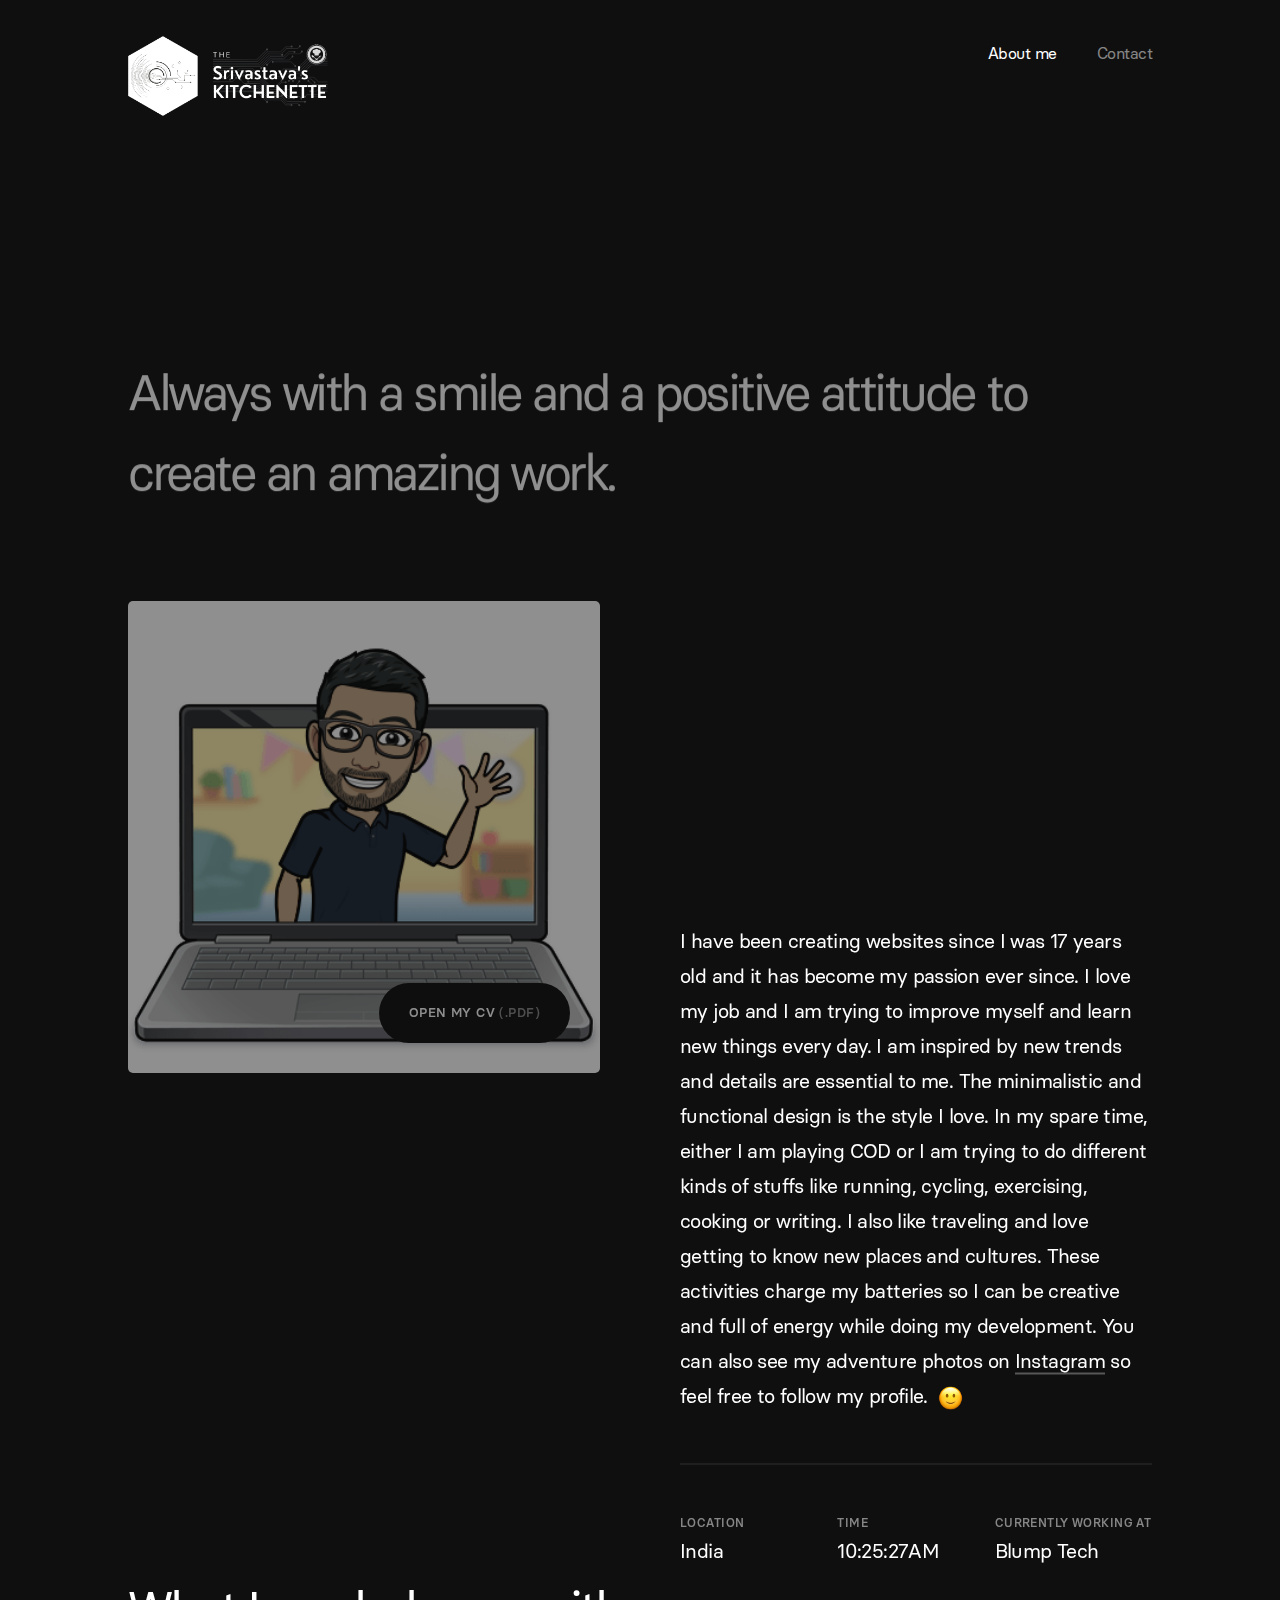
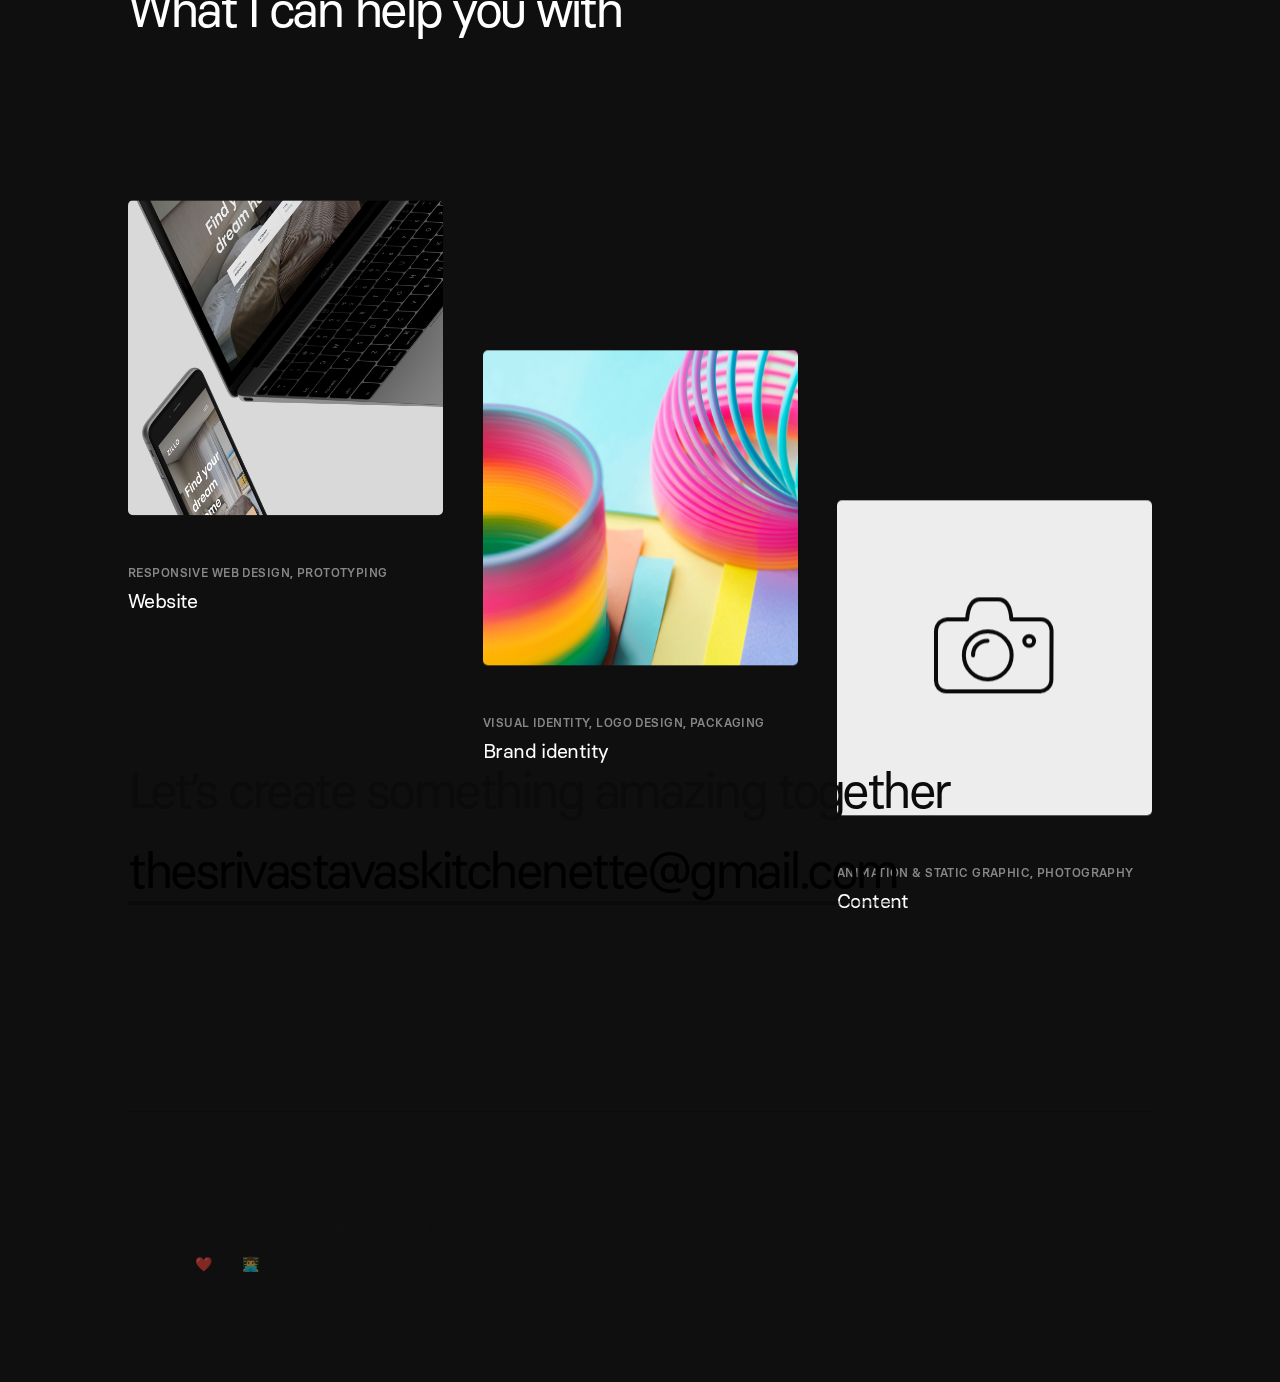
==== about-me.html @ 888bba52 "Initial website" ====
<!DOCTYPE html>
<html data-wf-page="5c06e928561d9f123854be53" data-wf-site="5bc04fe1d7e6b50a658f06a2">

<head>
    <meta charset="utf-8" />
    <title>About - The Srivastava's Kitchenette</title>
    <meta content="I have been creating websites since I was 17 years old and it has become my passion ever since. I love my job and I am trying to improve myself or learn new things every day. I am inspired by new trends and details are essential to me. The minimalistic and functional design is the style I love so ‘less is more’ is my creed. In my spare time, I am trying to do different kinds of sports like running, cycling, and exercising. I also like traveling and love getting to know new places and cultures. These activities charge my batteries so I can be creative and full of energy while doing my development. You can also see my adventure photos on Instagram so feel free to follow my profile."
        name="description" />
    <meta content="About - The Srivastava's Kitchenette" property="og:title" />
    <meta property="og:image" content="images/og_about.jpg" />
    <meta content="I have been creating websites since I was 17 years old and it has become my passion ever since. I love my job and I am trying to improve myself or learn new things every day. I am inspired by new trends and details are essential to me. The minimalistic and functional design is the style I love so ‘less is more’ is my creed. In my spare time, I am trying to do different kinds of sports like running, cycling, and exercising. I also like traveling and love getting to know new places and cultures. These activities charge my batteries so I can be creative and full of energy while doing my development. You can also see my adventure photos on Instagram so feel free to follow my profile."
        property="og:description" />
    <meta content="summary" name="twitter:card" />
    <meta content="width=device-width, initial-scale=1" name="viewport" />
    <meta name="author" content="Anurag Srivastava">
    <style>
        .w-layout-grid {
            display: grid;
            grid-auto-columns: 1fr;
            grid-template-columns: 1fr 1fr;
            grid-template-rows: auto auto;
            grid-row-gap: 16px;
            grid-column-gap: 16px;
        }
    </style>
    <link href="css/normalize.css" rel="stylesheet" type="text/css" />
    <link href="css/webflow.css" rel="stylesheet" type="text/css" />
    <link href="css/style4bf4.css?ver=1.0.3" rel="stylesheet" type="text/css" />
    <link rel="apple-touch-icon" sizes="180x180" href="images/apple-touch-icon.png">
    <link rel="icon" type="image/png" sizes="32x32" href="images/favicon-32x32.png">
    <link rel="icon" type="image/png" sizes="16x16" href="images/favicon-16x16.png">
    <link rel="manifest" href="images/site.webmanifest">
    <meta name="msapplication-TileColor" content="#da532c">
    <meta name="theme-color" content="#ffffff">
</head>

<body data-w-id="5b77de6a99b0115073a3e8b8" class="body">
    <div class="cursor">
        <div class="cursor-shadow"></div>
        <div class="cursor-dot"></div>
    </div>

    <div class="container">
        <div id="w-node-094bbea0892c-bea0892c" class="header">
            <div class="header_wrap w-clearfix">
                <div data-w-id="2233ebe1-8466-9e6c-7d1e-094bbea08930" class="navbar_mobile">
                    <div class="icon">
                        <div data-w-id="2233ebe1-8466-9e6c-7d1e-094bbea08932" class="menu_icon"></div>
                        <div data-w-id="2233ebe1-8466-9e6c-7d1e-094bbea08933" class="menu_icon"></div>
                    </div>
                </div>
                <a href="/" class="logo w-inline-block w-clearfix link_cursor">
                    <!-- <img src="images/bearded.png" width="25" height="25" alt="" class="emoji_img" /> -->
                    <div class="logo_text"><img src="images/logo.png" /></div>
                </a>
                <div class="navbar w-clearfix">
                    <a href="#contact" class="menu w-hidden-medium w-hidden-small w-hidden-tiny link_cursor">Contact</a><a href="about-me.html" class="menu w-hidden-medium w-hidden-small w-hidden-tiny w--current link_cursor">About
            me</a>
                </div>
            </div>
        </div>
        <div id="about" class="content">
            <div id="d" class="aboutme">
                <div class="headline about">
                    <div data-w-id="4ff0f8d2-6062-380d-103e-e447fec7f9b3" style="opacity:0;-webkit-transform:translate3d(0, 30PX, 0) scale3d(1, 1, 1) rotateX(0) rotateY(0) rotateZ(0) skew(0, 0);-moz-transform:translate3d(0, 30PX, 0) scale3d(1, 1, 1) rotateX(0) rotateY(0) rotateZ(0) skew(0, 0);-ms-transform:translate3d(0, 30PX, 0) scale3d(1, 1, 1) rotateX(0) rotateY(0) rotateZ(0) skew(0, 0);transform:translate3d(0, 30PX, 0) scale3d(1, 1, 1) rotateX(0) rotateY(0) rotateZ(0) skew(0, 0)"
                        class="h1">
                        Always with a smile and a positive attitude to create an amazing work.
                    </div>
                </div>
                <div class="w-layout-grid gridabout">
                    <div id="w-node-e23a53c6c5cf-3854be53" data-w-id="6d445af0-3374-f0ac-eaef-e23a53c6c5cf" style="opacity:0" class="container-photo">
                        <a href="anurag_cv.pdf" target="_blank" class="button w-button link_cursor"><span class="btn">Open my CV
              </span><span class="btn pdf">(.Pdf)</span></a><img src="images/anurag.png" alt="" class="image" />
                    </div>
                    <div id="w-node-bd7cbb9e6c8f-3854be53" data-w-id="a284df2d-717c-3a3f-3a7a-bd7cbb9e6c8f" style="display:none" class="container-text">
                        <div class="text">
                            I have been creating websites since I was 17 years old and it has become my passion ever since. I love my job and I am trying to improve myself and learn new things every day. I am inspired by new trends and details are essential to me. The minimalistic
                            and functional design is the style I love. In my spare time, either I am playing COD or I am trying to do different kinds of stuffs like running, cycling, exercising, cooking or writing. I also like traveling and love getting
                            to know new places and cultures. These activities charge my batteries so I can be creative and full of energy while doing my development. You can also see my adventure photos on
                            <a href="https://www.instagram.com/srivastavaanurag79/" target="_blank" class="text_link link_cursor">Instagram</a> so feel free to follow my profile.<img src="images/slightly-smiling-face_1f642-2.png" height="25" width="25"
                                alt="" class="emoji" /><br />
                        </div>
                        <div class="information_wrap">
                            <div class="line black_bg"></div>
                            <div class="information w-clearfix">
                                <div class="infotmation_col w-clearfix">
                                    <div class="title about">Location<br /></div>
                                    <div class="h3">India</div>
                                </div>
                                <div class="infotmation_col about w-clearfix">
                                    <div class="title about">Time<br /></div>
                                    <div id="time" class="h3"></div>
                                </div>
                                <div class="infotmation_col about w-clearfix">
                                    <div class="title about">Currently Working At<br /></div>
                                    <div class="h3"><a target="_blank" href="https://www.blump.tech/" style="text-decoration: none; color: white">Blump Tech</a></div>
                                    <!-- <a href="http://art4web.co" target="_blank" class="h3 text_link link_cursor">Art4web</a>-->
                                </div>
                            </div>
                        </div>
                    </div>
                </div>
            </div>
            <div data-w-id="e4852511-5c80-0c4d-bee6-56368d8627b8" class="w-layout-grid services">
                <div id="w-node-69b8860582b2-3854be53" class="h1">
                    What I can help you with
                </div>
                <div id="w-node-af08b0168778-3854be53" class="_4-col w-clearfix">
                    <img src="images/webdesign.jpg" alt="" class="image-3" />
                    <div class="infotmation_col service">
                        <div class="title about">
                            Responsive web design, Prototyping<br />
                        </div>
                        <div class="h2">Website</div>
                    </div>
                </div>
                <div id="w-node-489c6a7b8050-3854be53" data-w-id="f19868d0-1c64-ad6d-1e53-489c6a7b8050" class="_4-col w-clearfix">
                    <img src="images/brand.jpg" alt="" class="image-5" />
                    <div class="infotmation_col service">
                        <div class="title about">
                            Visual identity, Logo design, Packaging<br />
                        </div>
                        <div class="h2">Brand identity</div>
                    </div>
                </div>
                <div id="w-node-fe936cfd9c14-3854be53" data-w-id="ced9f6d2-9e77-b7d6-1811-fe936cfd9c14" class="_4-col w-clearfix">
                    <div class="service_box">
                        <div class="shapeshifter play" style="background-image: url(images/sprite_60fps.svg)"></div>
                    </div>
                    <div class="infotmation_col service">
                        <div class="title about">
                            Animation & static graphic, Photography<br />
                        </div>
                        <div class="h2">Content</div>
                    </div>
                </div>
            </div>
        </div>
    </div>
    <footer id="contact" class="footer">
        <div class="contact_container w-clearfix">
            <div class="h1 footer">
                Let’s create something amazing together
                <a href="mailto:thesrivastavaskitchenette@gmail.com?subject=Hey!" class="link_email send_link">thesrivastavaskitchenette@gmail.com</a>
            </div>
            <div class="line white_bg"></div>
            <div class="copyright_wrap w-clearfix">
                <div class="text-block">
                    ©
                    <script>
                        new Date().getFullYear() > 2015 &&
                            document.write(' ' + new Date().getFullYear())
                    </script>
                    The Srivastava's Kitchenette, All Rights Reserved. <br>
                    <span class="small_text_link link_cursor">Made with ❤️ and 👨‍💻 in India</span>
                </div>
            </div>
            <div class="social_network_wrap w-clearfix">
                <div class="social_network w-clearfix">
                    <a href="https://www.linkedin.com/in/srivastavaanurag79/" target="_blank" class="social_links link_cursor">Linkedin</a><a href="https://codepen.io/srivastavaanurag79" target="_blank" class="social_links link_cursor">Codepen</a><a href="https://dribbble.com/srivastavaanurag79"
                        target="_blank" class="social_links link_cursor">Dribbble</a><a href="https://www.instagram.com/thesrivastavaskitchenette/" target="_blank" class="social_links link_cursor">Instagram</a>
                </div>
            </div>
        </div>
    </footer>
    <div data-w-id="b96d790e-2ea5-1336-0a0f-454bc7c7d179" class="responsive-menu">
        <div class="bg">
            <a href="about-me.html" class="link w--current">About me<br /></a><a href="#contact" data-w-id="b96d790e-2ea5-1336-0a0f-454bc7c7d17e" class="link">Contact<br /></a>
        </div>
    </div>
    <div class="w-embed w-script">
        <script>
            function startTime() {
                var today = new Date()
                var h = today.getHours()
                var m = today.getMinutes()
                var s = today.getSeconds()
                m = checkTime(m)
                s = checkTime(s)
                var time = h + ':' + m + ':' + s
                tConvert(time);
                //document.getElementById('time').innerHTML = h + ':' + m + ':' + s
                var t = setTimeout(startTime, 500)
            }

            function tConvert(time) {
                // Check correct time format and split into components
                time = time.toString().match(/^([01]\d|2[0-3])(:)([0-5]\d)(:[0-5]\d)?$/) || [time];

                if (time.length > 1) { // If time format correct
                    time = time.slice(1); // Remove full string match value
                    time[5] = +time[0] < 12 ? 'AM' : 'PM'; // Set AM/PM
                    time[0] = +time[0] % 12 || 12; // Adjust hours
                }
                var converted_time = time.join('');
                return document.getElementById('time').innerHTML = converted_time;
                //return time.join(''); // return adjusted time or original string
            }

            function checkTime(i) {
                if (i < 10) {
                    i = '0' + i
                } // add zero in front of numbers < 10
                return i
            }
        </script>

        <body onload="startTime()"></body>
    </div>
    <script src="js/jquery.min.js" type="text/javascript"></script>
    <script src="js/webflow.js" type="text/javascript"></script>
    <script src="js/srivas.js?ver=1.3" type="text/javascript"></script>
    <!-- [if lte IE 9]><script src="https://cdnjs.cloudflare.com/ajax/libs/placeholders/3.0.2/placeholders.min.js"></script><![endif] -->
</body>

</html>
---- css/webflow.css ----
@font-face {
  font-family: 'webflow-icons';
  src: url("[data-uri]") format('truetype');
  font-weight: normal;
  font-style: normal;
}
[class^="w-icon-"],
[class*=" w-icon-"] {
  /* use !important to prevent issues with browser extensions that change fonts */
  font-family: 'webflow-icons' !important;
  speak: none;
  font-style: normal;
  font-weight: normal;
  font-variant: normal;
  text-transform: none;
  line-height: 1;
  /* Better Font Rendering =========== */
  -webkit-font-smoothing: antialiased;
  -moz-osx-font-smoothing: grayscale;
}
.w-icon-slider-right:before {
  content: "\e600";
}
.w-icon-slider-left:before {
  content: "\e601";
}
.w-icon-nav-menu:before {
  content: "\e602";
}
.w-icon-arrow-down:before,
.w-icon-dropdown-toggle:before {
  content: "\e603";
}
.w-icon-file-upload-remove:before {
  content: "\e900";
}
.w-icon-file-upload-icon:before {
  content: "\e903";
}
* {
  -webkit-box-sizing: border-box;
  -moz-box-sizing: border-box;
  box-sizing: border-box;
}
html {
  height: 100%;
}
body {
  margin: 0;
  min-height: 100%;
  background-color: #fff;
  font-family: Arial, sans-serif;
  font-size: 14px;
  line-height: 20px;
  color: #333;
}
img {
  max-width: 100%;
  vertical-align: middle;
  display: inline-block;
}
html.w-mod-touch * {
  background-attachment: scroll !important;
}
.w-block {
  display: block;
}
.w-inline-block {
  max-width: 100%;
  display: inline-block;
}
.w-clearfix:before,
.w-clearfix:after {
  content: " ";
  display: table;
  grid-column-start: 1;
  grid-row-start: 1;
  grid-column-end: 2;
  grid-row-end: 2;
}
.w-clearfix:after {
  clear: both;
}
.w-hidden {
  display: none;
}
.w-button {
  display: inline-block;
  padding: 9px 15px;
  background-color: #3898EC;
  color: white;
  border: 0;
  line-height: inherit;
  text-decoration: none;
  cursor: pointer;
  border-radius: 0;
}
input.w-button {
  -webkit-appearance: button;
}
html[data-w-dynpage] [data-w-cloak] {
  color: transparent !important;
}
.w-webflow-badge,
.w-webflow-badge * {
  position: static;
  left: auto;
  top: auto;
  right: auto;
  bottom: auto;
  z-index: auto;
  display: block;
  visibility: visible;
  overflow: visible;
  overflow-x: visible;
  overflow-y: visible;
  box-sizing: border-box;
  width: auto;
  height: auto;
  max-height: none;
  max-width: none;
  min-height: 0;
  min-width: 0;
  margin: 0;
  padding: 0;
  float: none;
  clear: none;
  border: 0 none transparent;
  border-radius: 0;
  background: none;
  background-image: none;
  background-position: 0% 0%;
  background-size: auto auto;
  background-repeat: repeat;
  background-origin: padding-box;
  background-clip: border-box;
  background-attachment: scroll;
  background-color: transparent;
  box-shadow: none;
  opacity: 1.0;
  transform: none;
  transition: none;
  direction: ltr;
  font-family: inherit;
  font-weight: inherit;
  color: inherit;
  font-size: inherit;
  line-height: inherit;
  font-style: inherit;
  font-variant: inherit;
  text-align: inherit;
  letter-spacing: inherit;
  text-decoration: inherit;
  text-indent: 0;
  text-transform: inherit;
  list-style-type: disc;
  text-shadow: none;
  font-smoothing: auto;
  vertical-align: baseline;
  cursor: inherit;
  white-space: inherit;
  word-break: normal;
  word-spacing: normal;
  word-wrap: normal;
}
.w-webflow-badge {
  position: fixed !important;
  display: inline-block !important;
  visibility: visible !important;
  opacity: 1 !important;
  z-index: 2147483647 !important;
  top: auto !important;
  right: 12px !important;
  bottom: 12px !important;
  left: auto !important;
  color: #AAADB0 !important;
  background-color: #fff !important;
  border-radius: 3px !important;
  padding: 6px 8px 6px 6px !important;
  font-size: 12px !important;
  opacity: 1.0 !important;
  line-height: 14px !important;
  text-decoration: none !important;
  transform: none !important;
  margin: 0 !important;
  width: auto !important;
  height: auto !important;
  overflow: visible !important;
  white-space: nowrap;
  box-shadow: 0 0 0 1px rgba(0, 0, 0, 0.1), 0px 1px 3px rgba(0, 0, 0, 0.1);
  cursor: pointer;
}
.w-webflow-badge > img {
  display: inline-block !important;
  visibility: visible !important;
  opacity: 1 !important;
  vertical-align: middle !important;
}
h1,
h2,
h3,
h4,
h5,
h6 {
  font-weight: bold;
  margin-bottom: 10px;
}
h1 {
  font-size: 38px;
  line-height: 44px;
  margin-top: 20px;
}
h2 {
  font-size: 32px;
  line-height: 36px;
  margin-top: 20px;
}
h3 {
  font-size: 24px;
  line-height: 30px;
  margin-top: 20px;
}
h4 {
  font-size: 18px;
  line-height: 24px;
  margin-top: 10px;
}
h5 {
  font-size: 14px;
  line-height: 20px;
  margin-top: 10px;
}
h6 {
  font-size: 12px;
  line-height: 18px;
  margin-top: 10px;
}
p {
  margin-top: 0;
  margin-bottom: 10px;
}
blockquote {
  margin: 0 0 10px 0;
  padding: 10px 20px;
  border-left: 5px solid #E2E2E2;
  font-size: 18px;
  line-height: 22px;
}
figure {
  margin: 0;
  margin-bottom: 10px;
}
figcaption {
  margin-top: 5px;
  text-align: center;
}
ul,
ol {
  margin-top: 0px;
  margin-bottom: 10px;
  padding-left: 40px;
}
.w-list-unstyled {
  padding-left: 0;
  list-style: none;
}
.w-embed:before,
.w-embed:after {
  content: " ";
  display: table;
  grid-column-start: 1;
  grid-row-start: 1;
  grid-column-end: 2;
  grid-row-end: 2;
}
.w-embed:after {
  clear: both;
}
.w-video {
  width: 100%;
  position: relative;
  padding: 0;
}
.w-video iframe,
.w-video object,
.w-video embed {
  position: absolute;
  top: 0;
  left: 0;
  width: 100%;
  height: 100%;
}
fieldset {
  padding: 0;
  margin: 0;
  border: 0;
}
button,
html input[type="button"],
input[type="reset"] {
  border: 0;
  cursor: pointer;
  -webkit-appearance: button;
}
.w-form {
  margin: 0 0 15px;
}
.w-form-done {
  display: none;
  padding: 20px;
  text-align: center;
  background-color: #dddddd;
}
.w-form-fail {
  display: none;
  margin-top: 10px;
  padding: 10px;
  background-color: #ffdede;
}
label {
  display: block;
  margin-bottom: 5px;
  font-weight: bold;
}
.w-input,
.w-select {
  display: block;
  width: 100%;
  height: 38px;
  padding: 8px 12px;
  margin-bottom: 10px;
  font-size: 14px;
  line-height: 1.428571429;
  color: #333333;
  vertical-align: middle;
  background-color: #ffffff;
  border: 1px solid #cccccc;
}
.w-input:-moz-placeholder,
.w-select:-moz-placeholder {
  color: #999;
}
.w-input::-moz-placeholder,
.w-select::-moz-placeholder {
  color: #999;
  opacity: 1;
}
.w-input:-ms-input-placeholder,
.w-select:-ms-input-placeholder {
  color: #999;
}
.w-input::-webkit-input-placeholder,
.w-select::-webkit-input-placeholder {
  color: #999;
}
.w-input:focus,
.w-select:focus {
  border-color: #3898EC;
  outline: 0;
}
.w-input[disabled],
.w-select[disabled],
.w-input[readonly],
.w-select[readonly],
fieldset[disabled] .w-input,
fieldset[disabled] .w-select {
  cursor: not-allowed;
  background-color: #eeeeee;
}
textarea.w-input,
textarea.w-select {
  height: auto;
}
.w-select {
  background-image: -webkit-linear-gradient(white 0%, #f3f3f3 100%);
  background-image: linear-gradient(white 0%, #f3f3f3 100%);
}
.w-select[multiple] {
  height: auto;
}
.w-form-label {
  display: inline-block;
  cursor: pointer;
  font-weight: normal;
  margin-bottom: 0px;
}
.w-checkbox,
.w-radio {
  display: block;
  margin-bottom: 5px;
  padding-left: 20px;
}
.w-checkbox:before,
.w-radio:before,
.w-checkbox:after,
.w-radio:after {
  content: " ";
  display: table;
  grid-column-start: 1;
  grid-row-start: 1;
  grid-column-end: 2;
  grid-row-end: 2;
}
.w-checkbox:after,
.w-radio:after {
  clear: both;
}
.w-checkbox-input,
.w-radio-input {
  margin: 4px 0 0;
  margin-top: 1px \9;
  line-height: normal;
  float: left;
  margin-left: -20px;
}
.w-radio-input {
  margin-top: 3px;
}
.w-file-upload {
  display: block;
  margin-bottom: 10px;
}
.w-file-upload-input {
  width: 0.1px;
  height: 0.1px;
  opacity: 0;
  overflow: hidden;
  position: absolute;
  z-index: -100;
}
.w-file-upload-default,
.w-file-upload-uploading,
.w-file-upload-success {
  display: inline-block;
  color: #333333;
}
.w-file-upload-error {
  display: block;
  margin-top: 10px;
}
.w-file-upload-default.w-hidden,
.w-file-upload-uploading.w-hidden,
.w-file-upload-error.w-hidden,
.w-file-upload-success.w-hidden {
  display: none;
}
.w-file-upload-uploading-btn {
  display: flex;
  font-size: 14px;
  font-weight: normal;
  cursor: pointer;
  margin: 0;
  padding: 8px 12px;
  border: 1px solid #cccccc;
  background-color: #fafafa;
}
.w-file-upload-file {
  display: flex;
  flex-grow: 1;
  justify-content: space-between;
  margin: 0;
  padding: 8px 9px 8px 11px;
  border: 1px solid #cccccc;
  background-color: #fafafa;
}
.w-file-upload-file-name {
  font-size: 14px;
  font-weight: normal;
  display: block;
}
.w-file-remove-link {
  margin-top: 3px;
  margin-left: 10px;
  width: auto;
  height: auto;
  padding: 3px;
  display: block;
  cursor: pointer;
}
.w-icon-file-upload-remove {
  margin: auto;
  font-size: 10px;
}
.w-file-upload-error-msg {
  display: inline-block;
  color: #ea384c;
  padding: 2px 0;
}
.w-file-upload-info {
  display: inline-block;
  line-height: 38px;
  padding: 0 12px;
}
.w-file-upload-label {
  display: inline-block;
  font-size: 14px;
  font-weight: normal;
  cursor: pointer;
  margin: 0;
  padding: 8px 12px;
  border: 1px solid #cccccc;
  background-color: #fafafa;
}
.w-icon-file-upload-icon,
.w-icon-file-upload-uploading {
  display: inline-block;
  margin-right: 8px;
  width: 20px;
}
.w-icon-file-upload-uploading {
  height: 20px;
}
.w-container {
  margin-left: auto;
  margin-right: auto;
  max-width: 940px;
}
.w-container:before,
.w-container:after {
  content: " ";
  display: table;
  grid-column-start: 1;
  grid-row-start: 1;
  grid-column-end: 2;
  grid-row-end: 2;
}
.w-container:after {
  clear: both;
}
.w-container .w-row {
  margin-left: -10px;
  margin-right: -10px;
}
.w-row:before,
.w-row:after {
  content: " ";
  display: table;
  grid-column-start: 1;
  grid-row-start: 1;
  grid-column-end: 2;
  grid-row-end: 2;
}
.w-row:after {
  clear: both;
}
.w-row .w-row {
  margin-left: 0;
  margin-right: 0;
}
.w-col {
  position: relative;
  float: left;
  width: 100%;
  min-height: 1px;
  padding-left: 10px;
  padding-right: 10px;
}
.w-col .w-col {
  padding-left: 0;
  padding-right: 0;
}
.w-col-1 {
  width: 8.33333333%;
}
.w-col-2 {
  width: 16.66666667%;
}
.w-col-3 {
  width: 25%;
}
.w-col-4 {
  width: 33.33333333%;
}
.w-col-5 {
  width: 41.66666667%;
}
.w-col-6 {
  width: 50%;
}
.w-col-7 {
  width: 58.33333333%;
}
.w-col-8 {
  width: 66.66666667%;
}
.w-col-9 {
  width: 75%;
}
.w-col-10 {
  width: 83.33333333%;
}
.w-col-11 {
  width: 91.66666667%;
}
.w-col-12 {
  width: 100%;
}
.w-hidden-main {
  display: none !important;
}
@media screen and (max-width: 991px) {
  .w-container {
    max-width: 728px;
  }
  .w-hidden-main {
    display: inherit !important;
  }
  .w-hidden-medium {
    display: none !important;
  }
  .w-col-medium-1 {
    width: 8.33333333%;
  }
  .w-col-medium-2 {
    width: 16.66666667%;
  }
  .w-col-medium-3 {
    width: 25%;
  }
  .w-col-medium-4 {
    width: 33.33333333%;
  }
  .w-col-medium-5 {
    width: 41.66666667%;
  }
  .w-col-medium-6 {
    width: 50%;
  }
  .w-col-medium-7 {
    width: 58.33333333%;
  }
  .w-col-medium-8 {
    width: 66.66666667%;
  }
  .w-col-medium-9 {
    width: 75%;
  }
  .w-col-medium-10 {
    width: 83.33333333%;
  }
  .w-col-medium-11 {
    width: 91.66666667%;
  }
  .w-col-medium-12 {
    width: 100%;
  }
  .w-col-stack {
    width: 100%;
    left: auto;
    right: auto;
  }
}
@media screen and (max-width: 767px) {
  .w-hidden-main {
    display: inherit !important;
  }
  .w-hidden-medium {
    display: inherit !important;
  }
  .w-hidden-small {
    display: none !important;
  }
  .w-row,
  .w-container .w-row {
    margin-left: 0;
    margin-right: 0;
  }
  .w-col {
    width: 100%;
    left: auto;
    right: auto;
  }
  .w-col-small-1 {
    width: 8.33333333%;
  }
  .w-col-small-2 {
    width: 16.66666667%;
  }
  .w-col-small-3 {
    width: 25%;
  }
  .w-col-small-4 {
    width: 33.33333333%;
  }
  .w-col-small-5 {
    width: 41.66666667%;
  }
  .w-col-small-6 {
    width: 50%;
  }
  .w-col-small-7 {
    width: 58.33333333%;
  }
  .w-col-small-8 {
    width: 66.66666667%;
  }
  .w-col-small-9 {
    width: 75%;
  }
  .w-col-small-10 {
    width: 83.33333333%;
  }
  .w-col-small-11 {
    width: 91.66666667%;
  }
  .w-col-small-12 {
    width: 100%;
  }
}
@media screen and (max-width: 479px) {
  .w-container {
    max-width: none;
  }
  .w-hidden-main {
    display: inherit !important;
  }
  .w-hidden-medium {
    display: inherit !important;
  }
  .w-hidden-small {
    display: inherit !important;
  }
  .w-hidden-tiny {
    display: none !important;
  }
  .w-col {
    width: 100%;
  }
  .w-col-tiny-1 {
    width: 8.33333333%;
  }
  .w-col-tiny-2 {
    width: 16.66666667%;
  }
  .w-col-tiny-3 {
    width: 25%;
  }
  .w-col-tiny-4 {
    width: 33.33333333%;
  }
  .w-col-tiny-5 {
    width: 41.66666667%;
  }
  .w-col-tiny-6 {
    width: 50%;
  }
  .w-col-tiny-7 {
    width: 58.33333333%;
  }
  .w-col-tiny-8 {
    width: 66.66666667%;
  }
  .w-col-tiny-9 {
    width: 75%;
  }
  .w-col-tiny-10 {
    width: 83.33333333%;
  }
  .w-col-tiny-11 {
    width: 91.66666667%;
  }
  .w-col-tiny-12 {
    width: 100%;
  }
}
.w-widget {
  position: relative;
}
.w-widget-map {
  width: 100%;
  height: 400px;
}
.w-widget-map label {
  width: auto;
  display: inline;
}
.w-widget-map img {
  max-width: inherit;
}
.w-widget-map .gm-style-iw {
  width: 90% !important;
  height: auto !important;
  top: 7px !important;
  left: 6% !important;
  display: inline;
  text-align: center;
  overflow: hidden;
}
.w-widget-map .gm-style-iw + div {
  display: none;
}
.w-widget-twitter {
  overflow: hidden;
}
.w-widget-twitter-count-shim {
  display: inline-block;
  vertical-align: top;
  position: relative;
  width: 28px;
  height: 20px;
  text-align: center;
  background: white;
  border: #758696 solid 1px;
  border-radius: 3px;
}
.w-widget-twitter-count-shim * {
  pointer-events: none;
  -webkit-user-select: none;
  -moz-user-select: none;
  -ms-user-select: none;
  user-select: none;
}
.w-widget-twitter-count-shim .w-widget-twitter-count-inner {
  position: relative;
  font-size: 15px;
  line-height: 12px;
  text-align: center;
  color: #999;
  font-family: serif;
}
.w-widget-twitter-count-shim .w-widget-twitter-count-clear {
  position: relative;
  display: block;
}
.w-widget-twitter-count-shim.w--large {
  width: 36px;
  height: 28px;
  margin-left: 7px;
}
.w-widget-twitter-count-shim.w--large .w-widget-twitter-count-inner {
  font-size: 18px;
  line-height: 18px;
}
.w-widget-twitter-count-shim:not(.w--vertical) {
  margin-left: 5px;
  margin-right: 8px;
}
.w-widget-twitter-count-shim:not(.w--vertical).w--large {
  margin-left: 6px;
}
.w-widget-twitter-count-shim:not(.w--vertical):before,
.w-widget-twitter-count-shim:not(.w--vertical):after {
  top: 50%;
  left: 0;
  border: solid transparent;
  content: " ";
  height: 0;
  width: 0;
  position: absolute;
  pointer-events: none;
}
.w-widget-twitter-count-shim:not(.w--vertical):before {
  border-color: rgba(117, 134, 150, 0);
  border-right-color: #5d6c7b;
  border-width: 4px;
  margin-left: -9px;
  margin-top: -4px;
}
.w-widget-twitter-count-shim:not(.w--vertical).w--large:before {
  border-width: 5px;
  margin-left: -10px;
  margin-top: -5px;
}
.w-widget-twitter-count-shim:not(.w--vertical):after {
  border-color: rgba(255, 255, 255, 0);
  border-right-color: white;
  border-width: 4px;
  margin-left: -8px;
  margin-top: -4px;
}
.w-widget-twitter-count-shim:not(.w--vertical).w--large:after {
  border-width: 5px;
  margin-left: -9px;
  margin-top: -5px;
}
.w-widget-twitter-count-shim.w--vertical {
  width: 61px;
  height: 33px;
  margin-bottom: 8px;
}
.w-widget-twitter-count-shim.w--vertical:before,
.w-widget-twitter-count-shim.w--vertical:after {
  top: 100%;
  left: 50%;
  border: solid transparent;
  content: " ";
  height: 0;
  width: 0;
  position: absolute;
  pointer-events: none;
}
.w-widget-twitter-count-shim.w--vertical:before {
  border-color: rgba(117, 134, 150, 0);
  border-top-color: #5d6c7b;
  border-width: 5px;
  margin-left: -5px;
}
.w-widget-twitter-count-shim.w--vertical:after {
  border-color: rgba(255, 255, 255, 0);
  border-top-color: white;
  border-width: 4px;
  margin-left: -4px;
}
.w-widget-twitter-count-shim.w--vertical .w-widget-twitter-count-inner {
  font-size: 18px;
  line-height: 22px;
}
.w-widget-twitter-count-shim.w--vertical.w--large {
  width: 76px;
}
.w-widget-gplus {
  overflow: hidden;
}
.w-background-video {
  position: relative;
  overflow: hidden;
  height: 500px;
  color: white;
}
.w-background-video > video {
  background-size: cover;
  background-position: 50% 50%;
  position: absolute;
  right: -100%;
  bottom: -100%;
  top: -100%;
  left: -100%;
  margin: auto;
  min-width: 100%;
  width: 100%;
  min-height: 100%;
  z-index: -100;
}
.w-background-video > video::-webkit-media-controls-start-playback-button {
  display: none !important;
  -webkit-appearance: none;
}
.w-slider {
  position: relative;
  height: 300px;
  text-align: center;
  background: #dddddd;
  clear: both;
  -webkit-tap-highlight-color: rgba(0, 0, 0, 0);
  tap-highlight-color: rgba(0, 0, 0, 0);
}
.w-slider-mask {
  position: relative;
  display: block;
  overflow: hidden;
  z-index: 1;
  left: 0;
  right: 0;
  height: 100%;
  white-space: nowrap;
}
.w-slide {
  position: relative;
  display: inline-block;
  vertical-align: top;
  width: 100%;
  height: 100%;
  white-space: normal;
  text-align: left;
}
.w-slider-nav {
  position: absolute;
  z-index: 2;
  top: auto;
  right: 0;
  bottom: 0;
  left: 0;
  margin: auto;
  padding-top: 10px;
  height: 40px;
  text-align: center;
  -webkit-tap-highlight-color: rgba(0, 0, 0, 0);
  tap-highlight-color: rgba(0, 0, 0, 0);
}
.w-slider-nav.w-round > div {
  border-radius: 100%;
}
.w-slider-nav.w-num > div {
  width: auto;
  height: auto;
  padding: 0.2em 0.5em;
  font-size: inherit;
  line-height: inherit;
}
.w-slider-nav.w-shadow > div {
  box-shadow: 0 0 3px rgba(51, 51, 51, 0.4);
}
.w-slider-nav-invert {
  color: #fff;
}
.w-slider-nav-invert > div {
  background-color: rgba(34, 34, 34, 0.4);
}
.w-slider-nav-invert > div.w-active {
  background-color: #222;
}
.w-slider-dot {
  position: relative;
  display: inline-block;
  width: 1em;
  height: 1em;
  background-color: rgba(255, 255, 255, 0.4);
  cursor: pointer;
  margin: 0 3px 0.5em;
  transition: background-color 100ms, color 100ms;
}
.w-slider-dot.w-active {
  background-color: #fff;
}
.w-slider-arrow-left,
.w-slider-arrow-right {
  position: absolute;
  width: 80px;
  top: 0;
  right: 0;
  bottom: 0;
  left: 0;
  margin: auto;
  cursor: pointer;
  overflow: hidden;
  color: white;
  font-size: 40px;
  -webkit-tap-highlight-color: rgba(0, 0, 0, 0);
  tap-highlight-color: rgba(0, 0, 0, 0);
  -webkit-user-select: none;
  -moz-user-select: none;
  -ms-user-select: none;
  user-select: none;
}
.w-slider-arrow-left [class^="w-icon-"],
.w-slider-arrow-right [class^="w-icon-"],
.w-slider-arrow-left [class*=" w-icon-"],
.w-slider-arrow-right [class*=" w-icon-"] {
  position: absolute;
}
.w-slider-arrow-left {
  z-index: 3;
  right: auto;
}
.w-slider-arrow-right {
  z-index: 4;
  left: auto;
}
.w-icon-slider-left,
.w-icon-slider-right {
  top: 0;
  right: 0;
  bottom: 0;
  left: 0;
  margin: auto;
  width: 1em;
  height: 1em;
}
.w-dropdown {
  display: inline-block;
  position: relative;
  text-align: left;
  margin-left: auto;
  margin-right: auto;
  z-index: 900;
}
.w-dropdown-btn,
.w-dropdown-toggle,
.w-dropdown-link {
  position: relative;
  vertical-align: top;
  text-decoration: none;
  color: #222222;
  padding: 20px;
  text-align: left;
  margin-left: auto;
  margin-right: auto;
  white-space: nowrap;
}
.w-dropdown-toggle {
  -webkit-user-select: none;
  -moz-user-select: none;
  -ms-user-select: none;
  user-select: none;
  display: inline-block;
  cursor: pointer;
  padding-right: 40px;
}
.w-icon-dropdown-toggle {
  position: absolute;
  top: 0;
  right: 0;
  bottom: 0;
  margin: auto;
  margin-right: 20px;
  width: 1em;
  height: 1em;
}
.w-dropdown-list {
  position: absolute;
  background: #dddddd;
  display: none;
  min-width: 100%;
}
.w-dropdown-list.w--open {
  display: block;
}
.w-dropdown-link {
  padding: 10px 20px;
  display: block;
  color: #222222;
}
.w-dropdown-link.w--current {
  color: #0082f3;
}
.w-nav[data-collapse="all"] .w-dropdown,
.w-nav[data-collapse="all"] .w-dropdown-toggle {
  display: block;
}
.w-nav[data-collapse="all"] .w-dropdown-list {
  position: static;
}
@media screen and (max-width: 991px) {
  .w-nav[data-collapse="medium"] .w-dropdown,
  .w-nav[data-collapse="medium"] .w-dropdown-toggle {
    display: block;
  }
  .w-nav[data-collapse="medium"] .w-dropdown-list {
    position: static;
  }
}
@media screen and (max-width: 767px) {
  .w-nav[data-collapse="small"] .w-dropdown,
  .w-nav[data-collapse="small"] .w-dropdown-toggle {
    display: block;
  }
  .w-nav[data-collapse="small"] .w-dropdown-list {
    position: static;
  }
  .w-nav-brand {
    padding-left: 10px;
  }
}
@media screen and (max-width: 479px) {
  .w-nav[data-collapse="tiny"] .w-dropdown,
  .w-nav[data-collapse="tiny"] .w-dropdown-toggle {
    display: block;
  }
  .w-nav[data-collapse="tiny"] .w-dropdown-list {
    position: static;
  }
}
/**
 * ## Note
 * Safari (on both iOS and OS X) does not handle viewport units (vh, vw) well.
 * For example percentage units do not work on descendants of elements that
 * have any dimensions expressed in viewport units. It also doesn’t handle them at
 * all in `calc()`.
 */
/**
 * Wrapper around all lightbox elements
 *
 * 1. Since the lightbox can receive focus, IE also gives it an outline.
 * 2. Fixes flickering on Chrome when a transition is in progress
 *    underneath the lightbox.
 */
.w-lightbox-backdrop {
  color: #000;
  cursor: auto;
  font-family: serif;
  font-size: medium;
  font-style: normal;
  font-variant: normal;
  font-weight: normal;
  letter-spacing: normal;
  line-height: normal;
  list-style: disc;
  text-align: start;
  text-indent: 0;
  text-shadow: none;
  text-transform: none;
  visibility: visible;
  white-space: normal;
  word-break: normal;
  word-spacing: normal;
  word-wrap: normal;
  position: fixed;
  top: 0;
  right: 0;
  bottom: 0;
  left: 0;
  color: #fff;
  font-family: "Helvetica Neue", Helvetica, Ubuntu, "Segoe UI", Verdana, sans-serif;
  font-size: 17px;
  line-height: 1.2;
  font-weight: 300;
  text-align: center;
  background: rgba(0, 0, 0, 0.9);
  z-index: 2000;
  outline: 0;
  /* 1 */
  opacity: 0;
  -webkit-user-select: none;
  -moz-user-select: none;
  -ms-user-select: none;
  -webkit-tap-highlight-color: transparent;
  -webkit-transform: translate(0, 0);
  /* 2 */
}
/**
 * Neat trick to bind the rubberband effect to our canvas instead of the whole
 * document on iOS. It also prevents a bug that causes the document underneath to scroll.
 */
.w-lightbox-backdrop,
.w-lightbox-container {
  height: 100%;
  overflow: auto;
  -webkit-overflow-scrolling: touch;
}
.w-lightbox-content {
  position: relative;
  height: 100vh;
  overflow: hidden;
}
.w-lightbox-view {
  position: absolute;
  width: 100vw;
  height: 100vh;
  opacity: 0;
}
.w-lightbox-view:before {
  content: "";
  height: 100vh;
}
/* .w-lightbox-content */
.w-lightbox-group,
.w-lightbox-group .w-lightbox-view,
.w-lightbox-group .w-lightbox-view:before {
  height: 86vh;
}
.w-lightbox-frame,
.w-lightbox-view:before {
  display: inline-block;
  vertical-align: middle;
}
/*
 * 1. Remove default margin set by user-agent on the <figure> element.
 */
.w-lightbox-figure {
  position: relative;
  margin: 0;
  /* 1 */
}
.w-lightbox-group .w-lightbox-figure {
  cursor: pointer;
}
/**
 * IE adds image dimensions as width and height attributes on the IMG tag,
 * but we need both width and height to be set to auto to enable scaling.
 */
.w-lightbox-img {
  width: auto;
  height: auto;
  max-width: none;
}
/**
 * 1. Reset if style is set by user on "All Images"
 */
.w-lightbox-image {
  display: block;
  float: none;
  /* 1 */
  max-width: 100vw;
  max-height: 100vh;
}
.w-lightbox-group .w-lightbox-image {
  max-height: 86vh;
}
.w-lightbox-caption {
  position: absolute;
  right: 0;
  bottom: 0;
  left: 0;
  padding: .5em 1em;
  background: rgba(0, 0, 0, 0.4);
  text-align: left;
  text-overflow: ellipsis;
  white-space: nowrap;
  overflow: hidden;
}
.w-lightbox-embed {
  position: absolute;
  top: 0;
  right: 0;
  bottom: 0;
  left: 0;
  width: 100%;
  height: 100%;
}
.w-lightbox-control {
  position: absolute;
  top: 0;
  width: 4em;
  background-size: 24px;
  background-repeat: no-repeat;
  background-position: center;
  cursor: pointer;
  -webkit-transition: all .3s;
  transition: all .3s;
}
.w-lightbox-left {
  display: none;
  bottom: 0;
  left: 0;
  /* <svg xmlns="http://www.w3.org/2000/svg" viewBox="-20 0 24 40" width="24" height="40"><g transform="rotate(45)"><path d="m0 0h5v23h23v5h-28z" opacity=".4"/><path d="m1 1h3v23h23v3h-26z" fill="#fff"/></g></svg> */
  background-image: url("[data-uri]");
}
.w-lightbox-right {
  display: none;
  right: 0;
  bottom: 0;
  /* <svg xmlns="http://www.w3.org/2000/svg" viewBox="-4 0 24 40" width="24" height="40"><g transform="rotate(45)"><path d="m0-0h28v28h-5v-23h-23z" opacity=".4"/><path d="m1 1h26v26h-3v-23h-23z" fill="#fff"/></g></svg> */
  background-image: url("[data-uri]");
}
/*
 * Without specifying the with and height inside the SVG, all versions of IE render the icon too small.
 * The bug does not seem to manifest itself if the elements are tall enough such as the above arrows.
 * (http://stackoverflow.com/questions/16092114/background-size-differs-in-internet-explorer)
 */
.w-lightbox-close {
  right: 0;
  height: 2.6em;
  /* <svg xmlns="http://www.w3.org/2000/svg" viewBox="-4 0 18 17" width="18" height="17"><g transform="rotate(45)"><path d="m0 0h7v-7h5v7h7v5h-7v7h-5v-7h-7z" opacity=".4"/><path d="m1 1h7v-7h3v7h7v3h-7v7h-3v-7h-7z" fill="#fff"/></g></svg> */
  background-image: url("[data-uri]");
  background-size: 18px;
}
/**
 * 1. All IE versions add extra space at the bottom without this.
 */
.w-lightbox-strip {
  position: absolute;
  bottom: 0;
  left: 0;
  right: 0;
  padding: 0 1vh;
  line-height: 0;
  /* 1 */
  white-space: nowrap;
  overflow-x: auto;
  overflow-y: hidden;
}
/*
 * 1. We use content-box to avoid having to do `width: calc(10vh + 2vw)`
 *    which doesn’t work in Safari anyway.
 * 2. Chrome renders images pixelated when switching to GPU. Making sure
 *    the parent is also rendered on the GPU (by setting translate3d for
 *    example) fixes this behavior.
 */
.w-lightbox-item {
  display: inline-block;
  width: 10vh;
  padding: 2vh 1vh;
  box-sizing: content-box;
  /* 1 */
  cursor: pointer;
  -webkit-transform: translate3d(0, 0, 0);
  /* 2 */
}
.w-lightbox-active {
  opacity: .3;
}
.w-lightbox-thumbnail {
  position: relative;
  height: 10vh;
  background: #222;
  overflow: hidden;
}
.w-lightbox-thumbnail-image {
  position: absolute;
  top: 0;
  left: 0;
}
.w-lightbox-thumbnail .w-lightbox-tall {
  top: 50%;
  width: 100%;
  -webkit-transform: translate(0, -50%);
  -ms-transform: translate(0, -50%);
  transform: translate(0, -50%);
}
.w-lightbox-thumbnail .w-lightbox-wide {
  left: 50%;
  height: 100%;
  -webkit-transform: translate(-50%, 0);
  -ms-transform: translate(-50%, 0);
  transform: translate(-50%, 0);
}
/*
 * Spinner
 *
 * Absolute pixel values are used to avoid rounding errors that would cause
 * the white spinning element to be misaligned with the track.
 */
.w-lightbox-spinner {
  position: absolute;
  top: 50%;
  left: 50%;
  box-sizing: border-box;
  width: 40px;
  height: 40px;
  margin-top: -20px;
  margin-left: -20px;
  border: 5px solid rgba(0, 0, 0, 0.4);
  border-radius: 50%;
  -webkit-animation: spin .8s infinite linear;
  animation: spin .8s infinite linear;
}
.w-lightbox-spinner:after {
  content: "";
  position: absolute;
  top: -4px;
  right: -4px;
  bottom: -4px;
  left: -4px;
  border: 3px solid transparent;
  border-bottom-color: #fff;
  border-radius: 50%;
}
/*
 * Utility classes
 */
.w-lightbox-hide {
  display: none;
}
.w-lightbox-noscroll {
  overflow: hidden;
}
@media (min-width: 768px) {
  .w-lightbox-content {
    height: 96vh;
    margin-top: 2vh;
  }
  .w-lightbox-view,
  .w-lightbox-view:before {
    height: 96vh;
  }
  /* .w-lightbox-content */
  .w-lightbox-group,
  .w-lightbox-group .w-lightbox-view,
  .w-lightbox-group .w-lightbox-view:before {
    height: 84vh;
  }
  .w-lightbox-image {
    max-width: 96vw;
    max-height: 96vh;
  }
  .w-lightbox-group .w-lightbox-image {
    max-width: 82.3vw;
    max-height: 84vh;
  }
  .w-lightbox-left,
  .w-lightbox-right {
    display: block;
    opacity: .5;
  }
  .w-lightbox-close {
    opacity: .8;
  }
  .w-lightbox-control:hover {
    opacity: 1;
  }
}
.w-lightbox-inactive,
.w-lightbox-inactive:hover {
  opacity: 0;
}
.w-richtext:before,
.w-richtext:after {
  content: " ";
  display: table;
  grid-column-start: 1;
  grid-row-start: 1;
  grid-column-end: 2;
  grid-row-end: 2;
}
.w-richtext:after {
  clear: both;
}
.w-richtext[contenteditable="true"]:before,
.w-richtext[contenteditable="true"]:after {
  white-space: initial;
}
.w-richtext ol,
.w-richtext ul {
  overflow: hidden;
}
.w-richtext .w-richtext-figure-selected.w-richtext-figure-type-video div:before,
.w-richtext .w-richtext-figure-selected[data-rt-type="video"] div:before {
  outline: 2px solid #2895f7;
}
.w-richtext .w-richtext-figure-selected.w-richtext-figure-type-image div,
.w-richtext .w-richtext-figure-selected[data-rt-type="image"] div {
  outline: 2px solid #2895f7;
}
.w-richtext figure.w-richtext-figure-type-video > div:before,
.w-richtext figure[data-rt-type="video"] > div:before {
  content: '';
  position: absolute;
  display: none;
  left: 0;
  top: 0;
  right: 0;
  bottom: 0;
  z-index: 1;
}
.w-richtext figure {
  position: relative;
  max-width: 60%;
}
.w-richtext figure > div:before {
  cursor: default!important;
}
.w-richtext figure img {
  width: 100%;
}
.w-richtext figure figcaption.w-richtext-figcaption-placeholder {
  opacity: 0.6;
}
.w-richtext figure div {
  /* fix incorrectly sized selection border in the data manager */
  font-size: 0px;
  color: transparent;
}
.w-richtext figure.w-richtext-figure-type-image,
.w-richtext figure[data-rt-type="image"] {
  display: table;
}
.w-richtext figure.w-richtext-figure-type-image > div,
.w-richtext figure[data-rt-type="image"] > div {
  display: inline-block;
}
.w-richtext figure.w-richtext-figure-type-image > figcaption,
.w-richtext figure[data-rt-type="image"] > figcaption {
  display: table-caption;
  caption-side: bottom;
}
.w-richtext figure.w-richtext-figure-type-video,
.w-richtext figure[data-rt-type="video"] {
  width: 60%;
  height: 0;
}
.w-richtext figure.w-richtext-figure-type-video iframe,
.w-richtext figure[data-rt-type="video"] iframe {
  position: absolute;
  top: 0;
  left: 0;
  width: 100%;
  height: 100%;
}
.w-richtext figure.w-richtext-figure-type-video > div,
.w-richtext figure[data-rt-type="video"] > div {
  width: 100%;
}
.w-richtext figure.w-richtext-align-center {
  margin-right: auto;
  margin-left: auto;
  clear: both;
}
.w-richtext figure.w-richtext-align-center.w-richtext-figure-type-image > div,
.w-richtext figure.w-richtext-align-center[data-rt-type="image"] > div {
  max-width: 100%;
}
.w-richtext figure.w-richtext-align-normal {
  clear: both;
}
.w-richtext figure.w-richtext-align-fullwidth {
  width: 100%;
  max-width: 100%;
  text-align: center;
  clear: both;
  display: block;
  margin-right: auto;
  margin-left: auto;
}
.w-richtext figure.w-richtext-align-fullwidth > div {
  display: inline-block;
  /* padding-bottom is used for aspect ratios in video figures
      we want the div to inherit that so hover/selection borders in the designer-canvas
      fit right*/
  padding-bottom: inherit;
}
.w-richtext figure.w-richtext-align-fullwidth > figcaption {
  display: block;
}
.w-richtext figure.w-richtext-align-floatleft {
  float: left;
  margin-right: 15px;
  clear: none;
}
.w-richtext figure.w-richtext-align-floatright {
  float: right;
  margin-left: 15px;
  clear: none;
}
.w-nav {
  position: relative;
  background: #dddddd;
  z-index: 1000;
}
.w-nav:before,
.w-nav:after {
  content: " ";
  display: table;
  grid-column-start: 1;
  grid-row-start: 1;
  grid-column-end: 2;
  grid-row-end: 2;
}
.w-nav:after {
  clear: both;
}
.w-nav-brand {
  position: relative;
  float: left;
  text-decoration: none;
  color: #333333;
}
.w-nav-link {
  position: relative;
  display: inline-block;
  vertical-align: top;
  text-decoration: none;
  color: #222222;
  padding: 20px;
  text-align: left;
  margin-left: auto;
  margin-right: auto;
}
.w-nav-link.w--current {
  color: #0082f3;
}
.w-nav-menu {
  position: relative;
  float: right;
}
.w--nav-menu-open {
  display: block !important;
  position: absolute;
  top: 100%;
  left: 0;
  right: 0;
  background: #C8C8C8;
  text-align: center;
  overflow: visible;
  min-width: 200px;
}
.w--nav-link-open {
  display: block;
  position: relative;
}
.w-nav-overlay {
  position: absolute;
  overflow: hidden;
  display: none;
  top: 100%;
  left: 0;
  right: 0;
  width: 100%;
}
.w-nav-overlay .w--nav-menu-open {
  top: 0;
}
.w-nav[data-animation="over-left"] .w-nav-overlay {
  width: auto;
}
.w-nav[data-animation="over-left"] .w-nav-overlay,
.w-nav[data-animation="over-left"] .w--nav-menu-open {
  right: auto;
  z-index: 1;
  top: 0;
}
.w-nav[data-animation="over-right"] .w-nav-overlay {
  width: auto;
}
.w-nav[data-animation="over-right"] .w-nav-overlay,
.w-nav[data-animation="over-right"] .w--nav-menu-open {
  left: auto;
  z-index: 1;
  top: 0;
}
.w-nav-button {
  position: relative;
  float: right;
  padding: 18px;
  font-size: 24px;
  display: none;
  cursor: pointer;
  -webkit-tap-highlight-color: rgba(0, 0, 0, 0);
  tap-highlight-color: rgba(0, 0, 0, 0);
  -webkit-user-select: none;
  -moz-user-select: none;
  -ms-user-select: none;
  user-select: none;
}
.w-nav-button.w--open {
  background-color: #C8C8C8;
  color: white;
}
.w-nav[data-collapse="all"] .w-nav-menu {
  display: none;
}
.w-nav[data-collapse="all"] .w-nav-button {
  display: block;
}
@media screen and (max-width: 991px) {
  .w-nav[data-collapse="medium"] .w-nav-menu {
    display: none;
  }
  .w-nav[data-collapse="medium"] .w-nav-button {
    display: block;
  }
}
@media screen and (max-width: 767px) {
  .w-nav[data-collapse="small"] .w-nav-menu {
    display: none;
  }
  .w-nav[data-collapse="small"] .w-nav-button {
    display: block;
  }
  .w-nav-brand {
    padding-left: 10px;
  }
}
@media screen and (max-width: 479px) {
  .w-nav[data-collapse="tiny"] .w-nav-menu {
    display: none;
  }
  .w-nav[data-collapse="tiny"] .w-nav-button {
    display: block;
  }
}
.w-tabs {
  position: relative;
}
.w-tabs:before,
.w-tabs:after {
  content: " ";
  display: table;
  grid-column-start: 1;
  grid-row-start: 1;
  grid-column-end: 2;
  grid-row-end: 2;
}
.w-tabs:after {
  clear: both;
}
.w-tab-menu {
  position: relative;
}
.w-tab-link {
  position: relative;
  display: inline-block;
  vertical-align: top;
  text-decoration: none;
  padding: 9px 30px;
  text-align: left;
  cursor: pointer;
  color: #222222;
  background-color: #dddddd;
}
.w-tab-link.w--current {
  background-color: #C8C8C8;
}
.w-tab-content {
  position: relative;
  display: block;
  overflow: hidden;
}
.w-tab-pane {
  position: relative;
  display: none;
}
.w--tab-active {
  display: block;
}
@media screen and (max-width: 479px) {
  .w-tab-link {
    display: block;
  }
}
.w-ix-emptyfix:after {
  content: "";
}
@keyframes spin {
  0% {
    transform: rotate(0deg);
  }
  100% {
    transform: rotate(360deg);
  }
}
.w-dyn-empty {
  padding: 10px;
  background-color: #dddddd;
}
.w-dyn-bind-empty {
  display: none !important;
}
.w-condition-invisible {
  display: none !important;
}
---- css/style4bf4.css ----
* {
    cursor: none;
    margin: 0;
    padding: 0;
    text-decoration: none;
}

.cursor {
    height: 50px;
    width: 50px;
    opacity: 0;
    transition: opacity 0.1s linear;
    transition-delay: 0.3s;
    position: fixed;
    top: -25px;
    left: -25px;
    z-index: 100;
    pointer-events: none;
}

.cursor>div {
    width: var(--size);
    height: var(--size);
    border-radius: 50%;
    position: absolute;
    pointer-events: none;
    /* prevent subpixel rendering glitches */
    backface-visibility: hidden;
}

.cursor-shadow {
    --size: 50px;
    border: 1px solid #878886;
    transition: transform 0.1s ease-out, width 0.15s ease-out, height 0.15s ease-out, margin 0.15s linear;
    top: 0;
    left: 0;
}

.cursor-dot {
    --size: 10px;
    background: white;
    top: calc(50% - 5px);
    left: calc(50% - 5px);
}

.cursor-shadow.active {
    --size: 80px;
    margin: -15px 0 0 -15px;
}

.cursor-dot.active {
    --size: 12px;
}

.cursor-dot.open:before {
    content: 'open';
    font-size: 13px;
    color: #120f0f;
    font-weight: 500;
    letter-spacing: 0.43px;
    text-decoration: none;
    text-transform: uppercase;
    position: absolute;
    top: 50%;
    left: 50%;
    transform: translate(-50%, -50%);
}

.cursor-shadow.open {
    --size: 84px;
    margin: -17px 0 0 -17px;
    border: 1px solid #878886;
    z-index: 100;
}

.cursor-dot.open {
    --size: 70px;
    margin: -30px 0 0 -30px;
    z-index: 100;
}

.cursor-dot.send:before {
    content: 'send';
    font-size: 13px;
    color: #120f0f;
    font-weight: 500;
    letter-spacing: 0.43px;
    text-decoration: none;
    text-transform: uppercase;
    position: absolute;
    top: 50%;
    left: 50%;
    transform: translate(-50%, -50%);
}

.cursor-shadow.send {
    --size: 84px;
    margin: -17px 0 0 -17px;
    border: 1px solid #878886;
    z-index: 100;
}

.cursor-dot.send {
    --size: 70px;
    margin: -30px 0 0 -30px;
    z-index: 100;
}

@keyframes play162 {
    0% {
        background-position: 0px 0px;
    }
    100% {
        background-position: -19440px 0px;
    }
}

.shapeshifter {
    animation-duration: 2700ms;
    animation-timing-function: steps(162);
    animation-iteration-count: infinite;
    width: 120px;
    height: 120px;
    background-repeat: no-repeat;
    position: absolute;
    left: 50%;
    top: 50%;
    transform: translateX(-50%) translateY(-50%);
}

.shapeshifter.play {
    animation-name: play162;
}

.w-layout-grid {
    display: -ms-grid;
    display: grid;
    grid-auto-columns: 1fr;
    -ms-grid-columns: 1fr 1fr;
    grid-template-columns: 1fr 1fr;
    -ms-grid-rows: auto auto;
    grid-template-rows: auto auto;
    grid-row-gap: 16px;
    grid-column-gap: 16px;
}

a {
    text-decoration: underline;
}

.w_hero {
    display: -webkit-box;
    display: -webkit-flex;
    display: -ms-flexbox;
    display: flex;
    min-height: 100vh;
    margin-right: auto;
    margin-left: auto;
    padding-bottom: 10vh;
    -webkit-box-orient: vertical;
    -webkit-box-direction: normal;
    -webkit-flex-direction: column;
    -ms-flex-direction: column;
    flex-direction: column;
    -webkit-box-pack: justify;
    -webkit-justify-content: space-between;
    -ms-flex-pack: justify;
    justify-content: space-between;
    -webkit-box-align: start;
    -webkit-align-items: flex-start;
    -ms-flex-align: start;
    align-items: flex-start;
    grid-column-gap: 16px;
    grid-row-gap: 16px;
    -ms-grid-columns: 1fr 1fr;
    grid-template-columns: 1fr 1fr;
    -ms-grid-rows: auto auto;
    grid-template-rows: auto auto;
}

body {
    display: block;
    background-color: rgb(16, 14, 15);
    font-family: Basiercircle, Arial, sans-serif;
    color: #fff;
    font-size: 20px;
    line-height: 35px;
    font-weight: 400;
    letter-spacing: -0.62px;
    -webkit-font-smoothing: antialiased;
    -webkit-text-size-adjust: none;
    -moz-text-size-adjust: none;
    -ms-text-size-adjust: none;
    font-size-adjust: none;
    -moz-font-size-adjust: none;
    -webkit-font-size-adjust: none;
}

.logo {
    display: block;
    float: left;
    -webkit-box-pack: start;
    -webkit-justify-content: flex-start;
    -ms-flex-pack: start;
    justify-content: flex-start;
    -webkit-transition: margin 500ms ease;
    transition: margin 500ms ease;
    color: #fff;
    font-size: 20px;
    text-align: left;
    letter-spacing: -1.14px;
    text-transform: none;
}

.logo:hover {
    margin-left: 10px;
}

.headline {
    display: block;
    -webkit-box-flex: 0;
    -webkit-flex: 0 auto;
    -ms-flex: 0 auto;
    flex: 0 auto;
}

.headline.about {
    -webkit-box-flex: 0;
    -webkit-flex: 0 auto;
    -ms-flex: 0 auto;
    flex: 0 auto;
}

.h1 {
    display: block;
    width: 100%;
    max-width: 1000px;
    -webkit-box-orient: vertical;
    -webkit-box-direction: normal;
    -webkit-flex-direction: column;
    -ms-flex-direction: column;
    flex-direction: column;
    -webkit-box-pack: justify;
    -webkit-justify-content: space-between;
    -ms-flex-pack: justify;
    justify-content: space-between;
    -webkit-box-flex: 0;
    -webkit-flex: 0 0 auto;
    -ms-flex: 0 0 auto;
    flex: 0 0 auto;
    color: #fff;
    font-size: 50px;
    line-height: 80px;
    font-weight: 400;
    letter-spacing: -3.5px;
}

.h1.footer {
    max-width: 1020px;
    color: #0c0b0b;
}

.utility-page-content .h1 {
    display: block;
    width: 90%;
    max-width: 1400px;
    margin: 0 auto;
    margin-bottom: 20px;
    font-weight: 500;
}

.bottom_hero {
    display: block;
    width: 100%;
    -webkit-box-orient: vertical;
    -webkit-box-direction: normal;
    -webkit-flex-direction: column;
    -ms-flex-direction: column;
    flex-direction: column;
    -webkit-box-pack: justify;
    -webkit-justify-content: space-between;
    -ms-flex-pack: justify;
    justify-content: space-between;
    -webkit-flex-wrap: nowrap;
    -ms-flex-wrap: nowrap;
    flex-wrap: nowrap;
    -webkit-box-align: stretch;
    -webkit-align-items: stretch;
    -ms-flex-align: stretch;
    align-items: stretch;
    -webkit-align-content: stretch;
    -ms-flex-line-pack: stretch;
    align-content: stretch;
    -webkit-box-flex: 0;
    -webkit-flex: 0 auto;
    -ms-flex: 0 auto;
    flex: 0 auto;
}

.header {
    display: block;
    width: 100%;
    max-width: 1400px;
    margin-top: 4vh;
    -webkit-box-orient: horizontal;
    -webkit-box-direction: normal;
    -webkit-flex-direction: row;
    -ms-flex-direction: row;
    flex-direction: row;
    -webkit-box-flex: 0;
    -webkit-flex: 0 auto;
    -ms-flex: 0 auto;
    flex: 0 auto;
}

.menu {
    display: inline;
    padding-left: 40px;
    float: right;
    -webkit-transition: color 500ms ease;
    transition: color 500ms ease;
    color: hsla(0, 0%, 100%, 0.5);
    font-size: 16px;
    letter-spacing: -0.5px;
    text-decoration: none;
}

.menu:hover {
    color: #fff;
}

.menu.w--current {
    opacity: 1;
    color: #fff;
}

.menu.w--current:hover {
    color: #fff;
}

.content {
    display: block;
    margin-bottom: 100px;
    -webkit-box-flex: 0;
    -webkit-flex: 0 auto;
    -ms-flex: 0 auto;
    flex: 0 auto;
}

.projects {
    display: block;
    grid-column-gap: 16px;
    grid-row-gap: 16px;
    -ms-grid-columns: 1fr 1fr;
    grid-template-columns: 1fr 1fr;
    -ms-grid-rows: auto auto;
    grid-template-rows: auto auto;
}

.projects_wrap {
    -webkit-align-self: start;
    -ms-flex-item-align: start;
    -ms-grid-row-align: start;
    align-self: start;
    -webkit-transform: translate(0px, 0px);
    -ms-transform: translate(0px, 0px);
    transform: translate(0px, 0px);
    -webkit-transition: color 400ms ease, -webkit-transform 500ms ease;
    transition: color 400ms ease, -webkit-transform 500ms ease;
    transition: transform 500ms ease, color 400ms ease;
    transition: transform 500ms ease, color 400ms ease, -webkit-transform 500ms ease;
    color: hsla(0, 0%, 100%, 0.5);
}

.projects_wrap:hover {
    -webkit-align-self: start;
    -ms-flex-item-align: start;
    -ms-grid-row-align: start;
    align-self: start;
    opacity: 1;
    -webkit-transform: translate(0px, -20px);
    -ms-transform: translate(0px, -20px);
    transform: translate(0px, -20px);
    color: #fff;
}

.infotmation_col {
    display: block;
    width: 100%;
    margin-top: 50px;
    float: left;
    clear: none;
}

.infotmation_col.first {
    padding-left: 0px;
}

.infotmation_col.service {
    padding-left: 0px;
}

.infotmation_col.about {
    padding-left: 00%;
}

.title {
    display: block;
    margin-bottom: 2px;
    float: left;
    font-size: 12px;
    line-height: 17px;
    font-weight: 500;
    letter-spacing: 0.43px;
    text-decoration: none;
    text-transform: uppercase;
}

.title.about {
    color: hsla(0, 0%, 100%, 0.5);
}

.image {
    display: block;
    width: 100%;
    -webkit-align-self: start;
    -ms-flex-item-align: start;
    -ms-grid-row-align: start;
    align-self: start;
    border-radius: 5px;
}

.image.responsive {
    display: block;
}

.h2 {
    display: block;
    float: left;
    clear: left;
    color: #fff;
    text-decoration: none;
}

.image_wrap {
    float: left;
    clear: left;
    -webkit-align-self: start;
    -ms-flex-item-align: start;
    -ms-grid-row-align: start;
    align-self: start;
    -webkit-transform: translate(0px, 0px);
    -ms-transform: translate(0px, 0px);
    transform: translate(0px, 0px);
    -webkit-transition: color 400ms ease, -webkit-transform 500ms ease;
    transition: color 400ms ease, -webkit-transform 500ms ease;
    transition: color 400ms ease, transform 500ms ease;
    transition: color 400ms ease, transform 500ms ease, -webkit-transform 500ms ease;
    color: hsla(0, 0%, 100%, 0.5);
}

.image_wrap:hover {
    -webkit-transform: translate(0px, -20px);
    -ms-transform: translate(0px, -20px);
    transform: translate(0px, -20px);
    color: #fff;
}

.image-2 {
    display: block;
    width: 100%;
    height: 100%;
    border-radius: 5px;
}

.footer {
    position: relative;
    display: block;
}

.contact_container {
    display: block;
    width: 80%;
    max-width: 1400px;
    margin-right: auto;
    margin-left: auto;
    padding-top: 200px;
    padding-bottom: 100px;
}

.link_email {
    border-style: solid;
    border-width: 0px 0px 4px;
    border-color: #000 #000 rgba(0, 0, 0, 0.3);
    -webkit-transition: border 500ms ease-out;
    transition: border 500ms ease-out;
    color: #000;
    text-decoration: none;
}

.link_email:hover {
    border-style: solid;
    border-bottom-width: 4px;
    border-bottom-color: #000;
    -webkit-transform: translate(0px, 0px);
    -ms-transform: translate(0px, 0px);
    transform: translate(0px, 0px);
    color: #000;
    text-decoration: none;
}

.line {
    display: block;
    width: 100%;
    height: 1px;
    margin-top: 200px;
    margin-bottom: 100px;
    float: left;
    clear: left;
    background-color: rgba(0, 0, 0, 0.2);
}

.line.black_bg {
    overflow: visible;
    margin-top: 0px;
    margin-bottom: 0px;
    float: none;
    clear: none;
    background-color: #31302f;
}

.gif_error {
    min-height: 100vh;
    width: 100%;
    display: table;
    background: url(../images/404.gif) no-repeat 50% 0;
    background-size: auto;
    background-size: cover;
}

.text-block {
    float: left;
    color: rgba(18, 17, 16, 0.5);
    font-size: 14px;
    letter-spacing: -0.38px;
}

.social_links {
    padding-left: 30px;
    float: right;
    -webkit-transition: color 500ms ease;
    transition: color 500ms ease;
    color: rgba(18, 17, 16, 0.5);
    font-size: 16px;
    letter-spacing: -0.53px;
    text-decoration: none;
}

.social_links:hover {
    color: #0c0b0b;
}

.scroll_link {
    display: inline-block;
    -webkit-transition: color 500ms ease;
    transition: color 500ms ease;
    color: hsla(0, 0%, 100%, 0.5);
    font-size: 13px;
    font-weight: 500;
    letter-spacing: -0.43px;
    text-decoration: none;
    text-transform: uppercase;
}

.scroll_link:hover {
    color: #fff;
}

.logo_link {
    display: block;
    color: #fff;
    text-decoration: none;
}

.logo_link.w--current {
    display: inline-block;
}

.container {
    display: block;
    width: 80%;
    max-width: 1400px;
    margin-right: auto;
    margin-left: auto;
}

.text {
    display: inline-block;
    width: 100%;
    margin-right: auto;
    margin-left: auto;
    -webkit-align-self: start;
    -ms-flex-item-align: start;
    -ms-grid-row-align: start;
    align-self: start;
}

.utility-page-content .text {
    margin-bottom: 20px;
    text-align: center;
}

.text.aboout {
    display: inline-block;
    width: 100%;
    height: 100%;
    float: none;
    -webkit-align-self: start;
    -ms-flex-item-align: start;
    -ms-grid-row-align: start;
    align-self: start;
    color: hsla(0, 0%, 100%, 0.8);
}

.aboutme {
    padding-top: 25vh;
}

.services_wrap {
    display: -webkit-box;
    display: -webkit-flex;
    display: -ms-flexbox;
    display: flex;
    margin-top: 150px;
    -webkit-box-orient: horizontal;
    -webkit-box-direction: normal;
    -webkit-flex-direction: row;
    -ms-flex-direction: row;
    flex-direction: row;
    -webkit-box-pack: start;
    -webkit-justify-content: flex-start;
    -ms-flex-pack: start;
    justify-content: flex-start;
    -webkit-flex-wrap: nowrap;
    -ms-flex-wrap: nowrap;
    flex-wrap: nowrap;
    -webkit-box-align: start;
    -webkit-align-items: flex-start;
    -ms-flex-align: start;
    align-items: flex-start;
    -webkit-align-content: stretch;
    -ms-flex-line-pack: stretch;
    align-content: stretch;
}

.project_video {
    position: absolute;
    left: 0px;
    top: 0px;
    z-index: 112;
    display: block;
    width: 100%;
    height: 100%;
    border-radius: 5px;
}

.project_video:hover {
    position: absolute;
    -webkit-transform: translate(0px, 0px);
    -ms-transform: translate(0px, 0px);
    transform: translate(0px, 0px);
}

._4-col {
    display: block;
    -webkit-box-flex: 0;
    -webkit-flex: 0 auto;
    -ms-flex: 0 auto;
    flex: 0 auto;
}

._4-col._2 {
    margin-right: 0px;
    -webkit-box-flex: 0;
    -webkit-flex: 0 auto;
    -ms-flex: 0 auto;
    flex: 0 auto;
}

.background_video {
    position: static;
    display: block;
    width: 100%;
    height: 100%;
}

.services img {
    border-radius: 5px;
}

.services {
    max-width: 1400px;
    margin-bottom: 25%;
    grid-column-gap: 40px;
    grid-row-gap: 150px;
    -ms-grid-columns: minmax(200px, 1fr) 1fr 1fr;
    grid-template-columns: minmax(200px, 1fr) 1fr 1fr;
    -ms-grid-rows: auto auto;
    grid-template-rows: auto auto;
}

.service_box {
    background-color: #ededed;
    width: 100%;
    padding-bottom: 100%;
    position: relative;
    border-radius: 5px;
}

.utility-page-wrap {
    position: fixed;
    z-index: 99999;
    display: -webkit-box;
    display: -webkit-flex;
    display: -ms-flexbox;
    display: flex;
    width: 100vw;
    height: 100vh;
    max-height: 100%;
    max-width: 100%;
    -webkit-box-pack: center;
    -webkit-justify-content: center;
    -ms-flex-pack: center;
    justify-content: center;
    -webkit-box-align: center;
    -webkit-align-items: center;
    -ms-flex-align: center;
    align-items: center;
}

.utility-page-content {
    display: block;
    width: 90%;
    max-width: 1400px;
    margin-right: auto;
    margin-left: auto;
    -webkit-box-orient: vertical;
    -webkit-box-direction: normal;
    -webkit-flex-direction: column;
    -ms-flex-direction: column;
    flex-direction: column;
    text-align: center;
}

.utility-page-form {
    display: -webkit-box;
    display: -webkit-flex;
    display: -ms-flexbox;
    display: flex;
    -webkit-box-orient: vertical;
    -webkit-box-direction: normal;
    -webkit-flex-direction: column;
    -ms-flex-direction: column;
    flex-direction: column;
    -webkit-box-align: stretch;
    -webkit-align-items: stretch;
    -ms-flex-align: stretch;
    align-items: stretch;
}

.text_link {
    border-style: solid;
    border-width: 0px 0px 2px;
    border-color: #000 #000 hsla(0, 0%, 100%, 0.3);
    -webkit-transition: border 500ms ease-out;
    transition: border 500ms ease-out;
    color: #fff;
    text-decoration: none;
}

.text_link:hover {
    border-bottom-color: #fff;
    -webkit-perspective-origin: 50% 140%;
    perspective-origin: 50% 140%;
}

.small_text_link {
    display: inline;
    -webkit-transition: color 500ms ease;
    transition: color 500ms ease;
    color: rgba(18, 17, 16, 0.5);
    text-decoration: none;
    text-transform: none;
}

.small_text_link:hover {
    color: #0c0b0b;
}

.small_link {
    text-decoration: none;
}

.navbar_mobile {
    display: none;
}

.responsive-menu {
    display: none;
}

.background_color {
    position: fixed;
    /*z-index: 99999;*/
    display: block;
    width: 100%;
    height: 100%;
    background-color: rgba(20, 15, 15, 0.5);
}

.grid {
    display: -ms-grid;
    display: grid;
    margin-bottom: -33%;
    grid-column-gap: 40px;
    grid-row-gap: 100px;
    -ms-grid-columns: 1fr 1fr;
    grid-template-columns: 1fr 1fr;
    -ms-grid-rows: auto auto auto auto;
    grid-template-rows: auto auto auto auto;
}

.information {
    display: -webkit-box;
    display: -webkit-flex;
    display: -ms-flexbox;
    display: flex;
    -webkit-box-orient: horizontal;
    -webkit-box-direction: normal;
    -webkit-flex-direction: row;
    -ms-flex-direction: row;
    flex-direction: row;
    -webkit-box-pack: start;
    -webkit-justify-content: flex-start;
    -ms-flex-pack: start;
    justify-content: flex-start;
    -webkit-box-align: stretch;
    -webkit-align-items: stretch;
    -ms-flex-align: stretch;
    align-items: stretch;
}

.gridabout {
    margin-top: 100px;
    grid-column-gap: 80px;
    grid-row-gap: 0px;
    -ms-grid-rows: auto;
    grid-template-rows: auto;
}

.information_wrap {
    width: 100%;
    margin-top: 50px;
}

.copyright_wrap {
    float: left;
}

.social_network {
    float: right;
}

.gif {
    position: fixed;
    width: 100%;
    height: 100vh;
}

.featured_behance {
    position: absolute;
    margin-left: 40px;
}

.projects_div {
    position: relative;
    width: 100%;
    height: 100%;
}

.img_div {
    position: relative;
    width: 100%;
}

.box {
    position: fixed;
    z-index: 999999;
    width: 0px;
    height: 100%;
    background-color: #000;
}

.h3 {
    float: left;
    clear: left;
}

.my_photo {
    position: relative;
    width: 100%;
}

.btn {
    border-radius: 30px;
    font-size: 13px;
    font-weight: 500;
    letter-spacing: 0.43px;
    text-transform: uppercase;
}

.btn.pdf {
    padding-left: 0px;
    color: hsla(0, 0%, 100%, 0.5);
}

.button {
    position: absolute;
    right: 0px;
    bottom: 0px;
    display: inline-block;
    height: 60px;
    margin-right: 30px;
    margin-bottom: 30px;
    padding: 10px 30px;
    border-radius: 40px;
    background-color: #0f0e0e;
    -webkit-transition: -webkit-transform 500ms ease;
    transition: -webkit-transform 500ms ease;
    transition: transform 500ms ease;
    transition: transform 500ms ease, -webkit-transform 500ms ease;
    color: #fff;
}

.button:hover {
    -webkit-transform: translate(0px, -10px);
    -ms-transform: translate(0px, -10px);
    transform: translate(0px, -10px);
}

.container-photo {
    position: relative;
    width: 100%;
}

.background_image {
    display: none;
}

.emoji_img {
    margin-top: 3px;
    float: left;
}

.logo_text {
    /* margin-left: 10px; */
    float: left;
    font-size: 18px;
    letter-spacing: -0.8px;
    text-decoration: none;
    width: 200px;
}

@media(max-width: 600px) {
    .logo_text {
        width: 120px;
    }
}

.emoji {
    display: inline-block;
    margin-left: 10px;
}

.exter_link_icon {
    margin-left: 10px;
    float: left;
    opacity: 0.5;
}

.exter_link_icon:hover {
    opacity: 1;
}

@media (max-width: 991px) {
    .w_hero {
        position: relative;
        max-width: 1400px;
        -webkit-box-pack: justify;
        -webkit-justify-content: space-between;
        -ms-flex-pack: justify;
        justify-content: space-between;
    }
    .headline {
        -webkit-box-flex: 0;
        -webkit-flex: 0 auto;
        -ms-flex: 0 auto;
        flex: 0 auto;
    }
    .h1 {
        display: block;
        -webkit-box-orient: horizontal;
        -webkit-box-direction: normal;
        -webkit-flex-direction: row;
        -ms-flex-direction: row;
        flex-direction: row;
        -webkit-box-pack: justify;
        -webkit-justify-content: space-between;
        -ms-flex-pack: justify;
        justify-content: space-between;
        font-size: 50px;
        line-height: 70px;
    }
    .h1.footer {
        display: block;
        width: 100%;
        font-size: 36px;
        text-align: center;
    }
    .header {
        position: static;
        width: 100%;
        height: 35px;
    }
    .infotmation_col {
        width: 100%;
        -webkit-box-flex: 0;
        -webkit-flex: 0 auto;
        -ms-flex: 0 auto;
        flex: 0 auto;
    }
    .image {
        display: block;
        width: 100%;
        -webkit-align-self: start;
        -ms-flex-item-align: start;
        -ms-grid-row-align: start;
        align-self: start;
    }
    .image_wrap {
        -webkit-align-self: start;
        -ms-flex-item-align: start;
        -ms-grid-row-align: start;
        align-self: start;
    }
    .contact_container {
        padding-top: 100px;
    }
    .line {
        margin-top: 100px;
        float: left;
        clear: left;
    }
    .text-block {
        display: block;
        margin-right: auto;
        margin-bottom: 15px;
        margin-left: auto;
        float: none;
        text-align: center;
    }
    .social_links {
        width: 80px;
        padding-left: 0px;
        float: left;
        text-align: center;
    }
    .container {
        position: relative;
        width: 90%;
    }
    .text {
        display: block;
        width: 100%;
        margin-right: auto;
        margin-left: auto;
        float: left;
        -webkit-align-self: start;
        -ms-flex-item-align: start;
        -ms-grid-row-align: start;
        align-self: start;
    }
    .services_wrap {
        margin-top: 0px;
        -webkit-box-orient: vertical;
        -webkit-box-direction: normal;
        -webkit-flex-direction: column;
        -ms-flex-direction: column;
        flex-direction: column;
        -webkit-box-pack: center;
        -webkit-justify-content: center;
        -ms-flex-pack: center;
        justify-content: center;
        -webkit-box-align: center;
        -webkit-align-items: center;
        -ms-flex-align: center;
        align-items: center;
    }
    ._4-col {
        -webkit-box-flex: 0;
        -webkit-flex: 0 auto;
        -ms-flex: 0 auto;
        flex: 0 auto;
    }
    .background_video {
        display: block;
    }
    .image-3 {
        display: block;
        width: 100%;
    }
    .image-4 {
        display: block;
        width: 100%;
    }
    .services {
        margin-top: 200px;
        margin-bottom: 200px;
        grid-column-gap: 0px;
        grid-row-gap: 100px;
        -ms-grid-columns: 1fr 1fr 1fr;
        grid-template-columns: 1fr 1fr 1fr;
        -ms-grid-rows: auto auto auto auto;
        grid-template-rows: auto auto auto auto;
    }
    .image-5 {
        display: block;
        width: 100%;
    }
    .navbar {
        display: none;
        float: right;
    }
    .navbar_mobile {
        display: block;
        width: 50px;
        height: 35px;
        padding-top: 3px;
        padding-left: 10px;
        float: right;
    }
    .menu_icon {
        width: 30px;
        height: 1px;
        margin-top: 8px;
        background-color: #ededed;
    }
    .responsive-menu {
        position: fixed;
        left: 0px;
        top: 0px;
        right: 0px;
        display: none;
        overflow: hidden;
        width: 100%;
        height: 100%;
        float: left;
        -webkit-box-orient: vertical;
        -webkit-box-direction: normal;
        -webkit-flex-direction: column;
        -ms-flex-direction: column;
        flex-direction: column;
        -webkit-box-pack: center;
        -webkit-justify-content: center;
        -ms-flex-pack: center;
        justify-content: center;
        -webkit-box-align: center;
        -webkit-align-items: center;
        -ms-flex-align: center;
        align-items: center;
        background-color: rgba(20, 15, 15, 0.97);
    }
    .link {
        display: block;
        margin-top: 50px;
        color: #fff;
        font-size: 35px;
        text-align: center;
        letter-spacing: -2px;
        text-decoration: none;
    }
    .link.w--current {
        display: inline-block;
        border-bottom: 2px solid #fff;
    }
    .bg {
        display: block;
        -webkit-box-flex: 0;
        -webkit-flex: 0 auto;
        -ms-flex: 0 auto;
        flex: 0 auto;
        text-align: center;
    }
    .grid {
        margin-bottom: 150px;
        grid-column-gap: 40px;
        grid-row-gap: 70px;
        -ms-grid-rows: auto auto auto auto;
        grid-template-rows: auto auto auto auto;
    }
    .information {
        -webkit-box-orient: horizontal;
        -webkit-box-direction: normal;
        -webkit-flex-direction: row;
        -ms-flex-direction: row;
        flex-direction: row;
    }
    .gridabout {
        margin-top: 200px;
        -ms-grid-rows: 1fr auto;
        grid-template-rows: 1fr auto;
    }
    .information_wrap {
        width: 100%;
        float: left;
    }
    .copyright_wrap {
        display: block;
        width: 100%;
        margin-right: auto;
        margin-left: auto;
        float: left;
    }
    .social_network_wrap {
        display: block;
        width: 100%;
        float: left;
    }
    .social_network {
        display: block;
        width: 330px;
        margin-right: auto;
        margin-left: auto;
        float: none;
    }
    .header_wrap {
        position: absolute;
        z-index: 99999;
        width: 100%;
    }
    .container-text {
        margin-top: 100px;
    }
    .background_image {
        position: absolute;
        display: block;
    }
}

@media (max-width: 767px) {
    .h1 {
        font-size: 38px;
        line-height: 55px;
        letter-spacing: -2px;
    }
    .h1.footer {
        display: block;
        margin-right: auto;
        margin-left: auto;
        font-size: 8vw;
        line-height: 12vw;
        text-align: center;
    }
    .header {
        height: 35px;
    }
    .image_wrap {
        margin-bottom: 0px;
        -webkit-align-self: start;
        -ms-flex-item-align: start;
        -ms-grid-row-align: start;
        align-self: start;
    }
    .link_email {
        border-bottom-width: 3px;
        font-size: 2.7vw;
        line-height: 12vw;
    }
    .link_email:hover {
        border-bottom-width: 3px;
    }
    .container {
        position: relative;
    }
    .text {
        display: block;
    }
    .services {
        margin-top: 100px;
        margin-bottom: 100px;
        grid-column-gap: 0px;
        grid-row-gap: 100px;
        -ms-grid-columns: 1fr;
        grid-template-columns: 1fr;
        -ms-grid-rows: auto auto auto auto;
        grid-template-rows: auto auto auto auto;
    }
    .navbar_mobile {
        padding-top: 3px;
        float: right;
    }
    .responsive-menu {
        display: none;
        -webkit-box-orient: vertical;
        -webkit-box-direction: normal;
        -webkit-flex-direction: column;
        -ms-flex-direction: column;
        flex-direction: column;
        -webkit-box-pack: center;
        -webkit-justify-content: center;
        -ms-flex-pack: center;
        justify-content: center;
        -webkit-box-align: center;
        -webkit-align-items: center;
        -ms-flex-align: center;
        align-items: center;
    }
    .link {
        display: block;
    }
    .link.w--current {
        display: inline-block;
        border-bottom: 2px solid #fff;
    }
    .bg {
        text-align: center;
    }
    .grid {
        margin-bottom: 100px;
        grid-row-gap: 100px;
    }
    .gridabout {
        margin-top: 100px;
    }
    .social_network {
        width: 330px;
    }
    .header_wrap {
        position: absolute;
        z-index: 99999;
        height: 35px;
    }
    .container-text {
        margin-top: 80px;
    }
}

@media (max-width: 479px) {
    .w_hero {
        padding-bottom: 10vh;
        -webkit-box-orient: vertical;
        -webkit-box-direction: normal;
        -webkit-flex-direction: column;
        -ms-flex-direction: column;
        flex-direction: column;
        -webkit-box-pack: justify;
        -webkit-justify-content: space-between;
        -ms-flex-pack: justify;
        justify-content: space-between;
        -webkit-box-align: start;
        -webkit-align-items: flex-start;
        -ms-flex-align: start;
        align-items: flex-start;
    }
    .headline {
        -webkit-box-flex: 0;
        -webkit-flex: 0 auto;
        -ms-flex: 0 auto;
        flex: 0 auto;
    }
    .h1 {
        font-size: 35px;
        line-height: 50px;
        text-align: center;
        letter-spacing: -2px;
    }
    .h1.footer {
        display: block;
        width: 90%;
        margin-right: auto;
        margin-left: auto;
        font-size: 6vw;
        line-height: 12vw;
        text-align: center;
    }
    .h1._404 {
        text-align: center;
    }
    .bottom_hero {
        -webkit-box-flex: 0;
        -webkit-flex: 0 auto;
        -ms-flex: 0 auto;
        flex: 0 auto;
    }
    .header {
        width: 100%;
        height: 35px;
    }
    .menu {
        display: none;
    }
    .projects_wrap {
        -webkit-align-self: start;
        -ms-flex-item-align: start;
        -ms-grid-row-align: start;
        align-self: start;
    }
    .infotmation_col {
        display: block;
        width: 100%;
        text-align: center;
    }
    .infotmation_col.about {
        display: block;
        margin-left: auto;
        padding-left: 0px;
        text-align: center;
    }
    .title {
        text-align: center;
    }
    .title.about {
        display: block;
        float: none;
        text-align: center;
    }
    .image.responsive {
        display: block;
    }
    .h2 {
        display: block;
        margin-right: auto;
        margin-left: auto;
        float: none;
        clear: none;
        text-align: center;
    }
    .h2.project {
        margin-top: -10px;
    }
    .image_wrap {
        -webkit-align-self: start;
        -ms-flex-item-align: start;
        -ms-grid-row-align: start;
        align-self: start;
    }
    .image-2 {
        height: 100%;
    }
    .contact_container {
        padding-top: 100px;
    }
    .link_email {
        display: inline-block;
        border-bottom-width: 2px;
        font-size: 4.75vw;
    }
    .link_email:hover {
        border-bottom-width: 2px;
    }
    .line.white_bg {
        margin-top: 100px;
        margin-bottom: 50px;
    }
    .text-block {
        width: 100%;
        float: left;
        line-height: 30px;
        text-align: center;
    }
    .social_links {
        width: 100%;
        padding-left: 0px;
        float: left;
        text-align: center;
    }
    .scroll_link {
        display: block;
        text-align: center;
    }
    .container {
        position: relative;
        width: 90%;
    }
    .text {
        text-align: left;
    }
    .project_video {
        display: none;
    }
    .background_video {
        display: none;
    }
    .services {
        margin-bottom: 100px;
        grid-row-gap: 100px;
    }
    .navbar {
        display: block;
    }
    .navbar_mobile {
        display: block;
        padding-top: 6px;
    }
    .menu_icon {
        margin-top: 6px;
        float: right;
    }
    .responsive-menu {
        position: fixed;
        display: none;
        height: 100%;
        -webkit-box-orient: vertical;
        -webkit-box-direction: normal;
        -webkit-flex-direction: column;
        -ms-flex-direction: column;
        flex-direction: column;
        -webkit-box-pack: center;
        -webkit-justify-content: center;
        -ms-flex-pack: center;
        justify-content: center;
        -webkit-box-align: center;
        -webkit-align-items: center;
        -ms-flex-align: center;
        align-items: center;
        background-color: rgba(20, 15, 15, 0.97);
    }
    .link {
        display: block;
        margin-top: 50px;
        color: #fff;
        font-size: 35px;
        text-align: center;
        letter-spacing: -2px;
        text-decoration: none;
    }
    .bg {
        display: block;
        overflow: hidden;
    }
    .grid {
        grid-row-gap: 100px;
    }
    .information {
        -webkit-box-orient: vertical;
        -webkit-box-direction: normal;
        -webkit-flex-direction: column;
        -ms-flex-direction: column;
        flex-direction: column;
        -webkit-box-pack: start;
        -webkit-justify-content: flex-start;
        -ms-flex-pack: start;
        justify-content: flex-start;
    }
    .gridabout {
        display: -ms-grid;
        display: grid;
        grid-column-gap: 80px;
        grid-row-gap: 0px;
        -ms-grid-columns: 1fr 1fr;
        grid-template-columns: 1fr 1fr;
        -ms-grid-rows: 1fr auto;
        grid-template-rows: 1fr auto;
    }
    .social_network_wrap {
        margin-top: 35px;
    }
    .social_network {
        width: 100px;
        float: none;
    }
    .header_wrap {
        position: absolute;
        z-index: 99999;
    }
    .h3 {
        display: inline-block;
        float: none;
        clear: none;
        text-align: center;
    }
    .h3.text_link {
        display: inline-block;
        margin-left: auto;
        float: none;
        clear: none;
    }
    .button {
        left: 5%;
        right: 5%;
        display: block;
        width: 191px;
        margin-right: auto;
        margin-left: auto;
    }
    .container-text {
        margin-top: 80px;
    }
    .background_image {
        display: block;
        width: 100%;
    }
    .title_wrap {
        display: inline-block;
    }
}

#w-node-094bbea0892c-bea0892c {
    -ms-grid-column: 1;
    grid-column-start: 1;
    -ms-grid-column-span: 1;
    grid-column-end: 2;
    -ms-grid-row: 1;
    grid-row-start: 1;
    -ms-grid-row-span: 1;
    grid-row-end: 2;
}

#w-node-c7ebb46404ba-b454be51 {
    -ms-grid-column: 2;
    grid-column-start: 2;
    -ms-grid-column-span: 1;
    grid-column-end: 3;
    -ms-grid-row: 1;
    grid-row-start: 1;
    -ms-grid-row-span: 1;
    grid-row-end: 2;
}

#w-node-46998e4067f0-b454be51 {
    -ms-grid-column: 1;
    grid-column-start: 1;
    -ms-grid-column-span: 1;
    grid-column-end: 2;
    -ms-grid-row: 1;
    grid-row-start: 1;
    -ms-grid-row-span: 1;
    grid-row-end: 2;
    -ms-grid-column-align: auto;
    justify-self: auto;
    -webkit-align-self: start;
    -ms-flex-item-align: start;
    -ms-grid-row-align: start;
    align-self: start;
}

@media screen and (max-width: 991px) {
    #w-node-46998e4067f0-b454be51 {
        -ms-grid-column: 1;
        grid-column-start: 1;
        -ms-grid-column-span: 1;
        grid-column-end: 2;
        -ms-grid-row: 1;
        grid-row-start: 1;
        -ms-grid-row-span: 1;
        grid-row-end: 2;
        -ms-grid-column-align: auto;
        justify-self: auto;
        -webkit-align-self: start;
        -ms-flex-item-align: start;
        -ms-grid-row-align: start;
        align-self: start;
    }
}

@media screen and (max-width: 767px) {
    #w-node-46998e4067f0-b454be51 {
        -ms-grid-column-span: 3;
        grid-column-end: 3;
    }
}

@media screen and (max-width: 479px) {
    #w-node-46998e4067f0-b454be51 {
        -ms-grid-row: 1;
        grid-row-start: 1;
        -ms-grid-column-span: 3;
        grid-column-end: 3;
    }
}

#w-node-6f6b812fd4e5-b454be51 {
    -ms-grid-column: 1;
    grid-column-start: 1;
    -ms-grid-column-span: 1;
    grid-column-end: 2;
    -ms-grid-row: 2;
    grid-row-start: 2;
    -ms-grid-row-span: 1;
    grid-row-end: 3;
    -webkit-align-self: start;
    -ms-flex-item-align: start;
    -ms-grid-row-align: start;
    align-self: start;
}

@media screen and (max-width: 991px) {
    #w-node-6f6b812fd4e5-b454be51 {
        -ms-grid-column: 1;
        grid-column-start: 1;
        -ms-grid-column-span: 1;
        grid-column-end: 2;
        -ms-grid-row: 2;
        grid-row-start: 2;
        -ms-grid-row-span: 1;
        grid-row-end: 3;
        -webkit-align-self: start;
        -ms-flex-item-align: start;
        -ms-grid-row-align: start;
        align-self: start;
    }
}

@media screen and (max-width: 767px) {
    #w-node-6f6b812fd4e5-b454be51 {
        -ms-grid-column: 1;
        grid-column-start: 1;
        -ms-grid-column-span: 2;
        grid-column-end: 3;
        -ms-grid-row: 2;
        grid-row-start: 2;
        -ms-grid-row-span: 1;
        grid-row-end: 3;
        -webkit-align-self: start;
        -ms-flex-item-align: start;
        -ms-grid-row-align: start;
        align-self: start;
    }
}

@media screen and (max-width: 479px) {
    #w-node-6f6b812fd4e5-b454be51 {
        -ms-grid-column: 1;
        grid-column-start: 1;
        -ms-grid-column-span: 2;
        grid-column-end: 3;
        -ms-grid-row: 2;
        grid-row-start: 2;
        -ms-grid-row-span: 1;
        grid-row-end: 3;
        -webkit-align-self: start;
        -ms-flex-item-align: start;
        -ms-grid-row-align: start;
        align-self: start;
    }
}

#w-node-2e8b1cdab293-b454be51 {
    -ms-grid-column: 2;
    grid-column-start: 2;
    -ms-grid-column-span: 1;
    grid-column-end: 3;
    -ms-grid-row: 2;
    grid-row-start: 2;
    -ms-grid-row-span: 1;
    grid-row-end: 3;
    -ms-grid-column-align: auto;
    justify-self: auto;
    -webkit-align-self: start;
    -ms-flex-item-align: start;
    -ms-grid-row-align: start;
    align-self: start;
}

@media screen and (max-width: 991px) {
    #w-node-2e8b1cdab293-b454be51 {
        -ms-grid-column: 2;
        grid-column-start: 2;
        -ms-grid-column-span: 1;
        grid-column-end: 3;
        -ms-grid-row: 2;
        grid-row-start: 2;
        -ms-grid-row-span: 1;
        grid-row-end: 3;
        -ms-grid-column-align: auto;
        justify-self: auto;
        -webkit-align-self: start;
        -ms-flex-item-align: start;
        -ms-grid-row-align: start;
        align-self: start;
    }
}

@media screen and (max-width: 767px) {
    #w-node-2e8b1cdab293-b454be51 {
        -ms-grid-column: 1;
        grid-column-start: 1;
        -ms-grid-column-span: 2;
        grid-column-end: 3;
        -ms-grid-row: 3;
        grid-row-start: 3;
        -ms-grid-row-span: 1;
        grid-row-end: 4;
        -ms-grid-column-align: auto;
        justify-self: auto;
        -webkit-align-self: start;
        -ms-flex-item-align: start;
        -ms-grid-row-align: start;
        align-self: start;
    }
}

@media screen and (max-width: 479px) {
    #w-node-2e8b1cdab293-b454be51 {
        -ms-grid-column: 1;
        grid-column-start: 1;
        -ms-grid-column-span: 2;
        grid-column-end: 3;
        -ms-grid-row: 3;
        grid-row-start: 3;
        -ms-grid-row-span: 1;
        grid-row-end: 4;
        -ms-grid-column-align: auto;
        justify-self: auto;
        -webkit-align-self: start;
        -ms-flex-item-align: start;
        -ms-grid-row-align: start;
        align-self: start;
    }
}

#w-node-3ca8fc2a7bcf-b454be51 {
    -ms-grid-column: 2;
    grid-column-start: 2;
    -ms-grid-column-span: 1;
    grid-column-end: 3;
    -ms-grid-row: 2;
    grid-row-start: 2;
    -ms-grid-row-span: 1;
    grid-row-end: 3;
}

#w-node-5c016816ac6b-b454be51 {
    -ms-grid-column: 1;
    grid-column-start: 1;
    -ms-grid-column-span: 1;
    grid-column-end: 2;
    -ms-grid-row: 3;
    grid-row-start: 3;
    -ms-grid-row-span: 1;
    grid-row-end: 4;
    -webkit-align-self: start;
    -ms-flex-item-align: start;
    -ms-grid-row-align: start;
    align-self: start;
}

@media screen and (max-width: 991px) {
    #w-node-5c016816ac6b-b454be51 {
        -ms-grid-column: 1;
        grid-column-start: 1;
        -ms-grid-column-span: 1;
        grid-column-end: 2;
        -ms-grid-row: 3;
        grid-row-start: 3;
        -ms-grid-row-span: 1;
        grid-row-end: 4;
        -webkit-align-self: start;
        -ms-flex-item-align: start;
        -ms-grid-row-align: start;
        align-self: start;
    }
}

@media screen and (max-width: 767px) {
    #w-node-5c016816ac6b-b454be51 {
        -ms-grid-column: 1;
        grid-column-start: 1;
        -ms-grid-column-span: 2;
        grid-column-end: 3;
        -ms-grid-row: 4;
        grid-row-start: 4;
        -ms-grid-row-span: 1;
        grid-row-end: 5;
        -webkit-align-self: start;
        -ms-flex-item-align: start;
        -ms-grid-row-align: start;
        align-self: start;
    }
}

@media screen and (max-width: 479px) {
    #w-node-5c016816ac6b-b454be51 {
        -ms-grid-column: 1;
        grid-column-start: 1;
        -ms-grid-column-span: 2;
        grid-column-end: 3;
        -ms-grid-row: 4;
        grid-row-start: 4;
        -ms-grid-row-span: 1;
        grid-row-end: 5;
        -webkit-align-self: start;
        -ms-flex-item-align: start;
        -ms-grid-row-align: start;
        align-self: start;
    }
}

#w-node-3a0b8f835f8a-b454be51 {
    -ms-grid-column: 2;
    grid-column-start: 2;
    -ms-grid-column-span: 1;
    grid-column-end: 3;
    -ms-grid-row: 3;
    grid-row-start: 3;
    -ms-grid-row-span: 1;
    grid-row-end: 4;
    -webkit-align-self: start;
    -ms-flex-item-align: start;
    -ms-grid-row-align: start;
    align-self: start;
}

@media screen and (max-width: 991px) {
    #w-node-3a0b8f835f8a-b454be51 {
        -ms-grid-column: 2;
        grid-column-start: 2;
        -ms-grid-column-span: 1;
        grid-column-end: 3;
        -ms-grid-row: 3;
        grid-row-start: 3;
        -ms-grid-row-span: 1;
        grid-row-end: 4;
        -webkit-align-self: start;
        -ms-flex-item-align: start;
        -ms-grid-row-align: start;
        align-self: start;
    }
}

@media screen and (max-width: 767px) {
    #w-node-3a0b8f835f8a-b454be51 {
        -ms-grid-column: 1;
        grid-column-start: 1;
        -ms-grid-column-span: 2;
        grid-column-end: 3;
        -ms-grid-row: 5;
        grid-row-start: 5;
        -ms-grid-row-span: 1;
        grid-row-end: 6;
        -webkit-align-self: start;
        -ms-flex-item-align: start;
        -ms-grid-row-align: start;
        align-self: start;
    }
}

@media screen and (max-width: 479px) {
    #w-node-3a0b8f835f8a-b454be51 {
        -ms-grid-column: 1;
        grid-column-start: 1;
        -ms-grid-column-span: 2;
        grid-column-end: 3;
        -ms-grid-row: 5;
        grid-row-start: 5;
        -ms-grid-row-span: 1;
        grid-row-end: 6;
        -webkit-align-self: start;
        -ms-flex-item-align: start;
        -ms-grid-row-align: start;
        align-self: start;
    }
}

#w-node-38aed4410d1d-b454be51 {
    -ms-grid-column: 1;
    grid-column-start: 1;
    -ms-grid-column-span: 1;
    grid-column-end: 2;
    -ms-grid-row: 4;
    grid-row-start: 4;
    -ms-grid-row-span: 1;
    grid-row-end: 5;
    -webkit-align-self: start;
    -ms-flex-item-align: start;
    -ms-grid-row-align: start;
    align-self: start;
}

@media screen and (max-width: 991px) {
    #w-node-38aed4410d1d-b454be51 {
        -ms-grid-column: 1;
        grid-column-start: 1;
        -ms-grid-column-span: 1;
        grid-column-end: 2;
        -ms-grid-row: 4;
        grid-row-start: 4;
        -ms-grid-row-span: 1;
        grid-row-end: 5;
        -webkit-align-self: start;
        -ms-flex-item-align: start;
        -ms-grid-row-align: start;
        align-self: start;
    }
}

@media screen and (max-width: 767px) {
    #w-node-38aed4410d1d-b454be51 {
        -ms-grid-column: 1;
        grid-column-start: 1;
        -ms-grid-column-span: 2;
        grid-column-end: 3;
        -ms-grid-row: 6;
        grid-row-start: 6;
        -ms-grid-row-span: 1;
        grid-row-end: 7;
        -webkit-align-self: start;
        -ms-flex-item-align: start;
        -ms-grid-row-align: start;
        align-self: start;
    }
}

@media screen and (max-width: 479px) {
    #w-node-38aed4410d1d-b454be51 {
        -ms-grid-column: 1;
        grid-column-start: 1;
        -ms-grid-column-span: 2;
        grid-column-end: 3;
        -ms-grid-row: 6;
        grid-row-start: 6;
        -ms-grid-row-span: 1;
        grid-row-end: 7;
        -webkit-align-self: start;
        -ms-flex-item-align: start;
        -ms-grid-row-align: start;
        align-self: start;
    }
}

#w-node-6898178b193a-b454be51 {
    -ms-grid-column: 2;
    grid-column-start: 2;
    -ms-grid-column-span: 1;
    grid-column-end: 3;
    -ms-grid-row: 4;
    grid-row-start: 4;
    -ms-grid-row-span: 1;
    grid-row-end: 5;
    -webkit-align-self: start;
    -ms-flex-item-align: start;
    -ms-grid-row-align: start;
    align-self: start;
}

@media screen and (max-width: 991px) {
    #w-node-6898178b193a-b454be51 {
        -ms-grid-column: 2;
        grid-column-start: 2;
        -ms-grid-column-span: 1;
        grid-column-end: 3;
        -ms-grid-row: 4;
        grid-row-start: 4;
        -ms-grid-row-span: 1;
        grid-row-end: 5;
        -webkit-align-self: start;
        -ms-flex-item-align: start;
        -ms-grid-row-align: start;
        align-self: start;
    }
}

@media screen and (max-width: 767px) {
    #w-node-6898178b193a-b454be51 {
        -ms-grid-column: 1;
        grid-column-start: 1;
        -ms-grid-column-span: 2;
        grid-column-end: 3;
        -ms-grid-row: 7;
        grid-row-start: 7;
        -ms-grid-row-span: 1;
        grid-row-end: 8;
        -webkit-align-self: start;
        -ms-flex-item-align: start;
        -ms-grid-row-align: start;
        align-self: start;
    }
}

@media screen and (max-width: 479px) {
    #w-node-6898178b193a-b454be51 {
        -ms-grid-column: 1;
        grid-column-start: 1;
        -ms-grid-column-span: 2;
        grid-column-end: 3;
        -ms-grid-row: 7;
        grid-row-start: 7;
        -ms-grid-row-span: 1;
        grid-row-end: 8;
        -webkit-align-self: start;
        -ms-flex-item-align: start;
        -ms-grid-row-align: start;
        align-self: start;
    }
}

#w-node-094bbea0892c-bea0892c {
    -ms-grid-column: 1;
    grid-column-start: 1;
    -ms-grid-column-span: 1;
    grid-column-end: 2;
    -ms-grid-row: 1;
    grid-row-start: 1;
    -ms-grid-row-span: 1;
    grid-row-end: 2;
}

#w-node-e23a53c6c5cf-3854be53 {
    -ms-grid-column: 1;
    grid-column-start: 1;
    -ms-grid-column-span: 1;
    grid-column-end: 2;
    -ms-grid-row: 1;
    grid-row-start: 1;
    -ms-grid-row-span: 1;
    grid-row-end: 2;
}

@media screen and (max-width: 991px) {
    #w-node-e23a53c6c5cf-3854be53 {
        -ms-grid-column: 1;
        grid-column-start: 1;
        -ms-grid-column-span: 2;
        grid-column-end: 3;
        -ms-grid-row: 1;
        grid-row-start: 1;
        -ms-grid-row-span: 1;
        grid-row-end: 2;
    }
}

#w-node-bd7cbb9e6c8f-3854be53 {
    -ms-grid-column: 2;
    grid-column-start: 2;
    -ms-grid-column-span: 1;
    grid-column-end: 3;
    -ms-grid-row: 1;
    grid-row-start: 1;
    -ms-grid-row-span: 2;
    grid-row-end: 3;
}

@media screen and (max-width: 991px) {
    #w-node-bd7cbb9e6c8f-3854be53 {
        -ms-grid-column: 1;
        grid-column-start: 1;
        -ms-grid-column-span: 2;
        grid-column-end: 3;
        -ms-grid-row: 2;
        grid-row-start: 2;
        -ms-grid-row-span: 1;
        grid-row-end: 3;
    }
}

#w-node-69b8860582b2-3854be53 {
    -ms-grid-column: 1;
    grid-column-start: 1;
    -ms-grid-column-span: 3;
    grid-column-end: 4;
    -ms-grid-row: 1;
    grid-row-start: 1;
    -ms-grid-row-span: 1;
    grid-row-end: 2;
}

#w-node-af08b0168778-3854be53 {
    -ms-grid-column: 1;
    grid-column-start: 1;
    -ms-grid-column-span: 1;
    grid-column-end: 2;
    -ms-grid-row: 2;
    grid-row-start: 2;
    -ms-grid-row-span: 1;
    grid-row-end: 3;
}

@media screen and (max-width: 991px) {
    #w-node-af08b0168778-3854be53 {
        -ms-grid-column-span: 4;
        grid-column-end: 4;
    }
}

#w-node-489c6a7b8050-3854be53 {
    -ms-grid-column: 2;
    grid-column-start: 2;
    -ms-grid-column-span: 1;
    grid-column-end: 3;
    -ms-grid-row: 2;
    grid-row-start: 2;
    -ms-grid-row-span: 1;
    grid-row-end: 3;
}

@media screen and (max-width: 991px) {
    #w-node-489c6a7b8050-3854be53 {
        -ms-grid-column-span: 3;
        grid-column-end: 4;
        -ms-grid-row: 3;
        grid-row-start: 3;
        -ms-grid-column: 1;
        grid-column-start: 1;
        -ms-grid-row-span: 1;
        grid-row-end: 4;
    }
}

@media screen and (max-width: 767px) {
    #w-node-489c6a7b8050-3854be53 {
        -ms-grid-column: 1;
        grid-column-start: 1;
        -ms-grid-row: 3;
        grid-row-start: 3;
        -ms-grid-row-span: 1;
        grid-row-end: 4;
        -ms-grid-column-span: 3;
        grid-column-end: 4;
    }
}

#w-node-fe936cfd9c14-3854be53 {
    -ms-grid-column: 3;
    grid-column-start: 3;
    -ms-grid-column-span: 1;
    grid-column-end: 4;
    -ms-grid-row: 2;
    grid-row-start: 2;
    -ms-grid-row-span: 1;
    grid-row-end: 3;
}

@media screen and (max-width: 991px) {
    #w-node-fe936cfd9c14-3854be53 {
        -ms-grid-column: 1;
        grid-column-start: 1;
        -ms-grid-row: 4;
        grid-row-start: 4;
        -ms-grid-row-span: 1;
        grid-row-end: 5;
    }
}

@media screen and (max-width: 767px) {
    #w-node-fe936cfd9c14-3854be53 {
        -ms-grid-column: 1;
        grid-column-start: 1;
        -ms-grid-row: 4;
        grid-row-start: 4;
        -ms-grid-row-span: 1;
        grid-row-end: 5;
    }
}

#w-node-094bbea0892c-bea0892c {
    -ms-grid-column: 1;
    grid-column-start: 1;
    -ms-grid-column-span: 1;
    grid-column-end: 2;
    -ms-grid-row: 1;
    grid-row-start: 1;
    -ms-grid-row-span: 1;
    grid-row-end: 2;
}

#w-node-094bbea0892c-bea0892c {
    -ms-grid-column: 1;
    grid-column-start: 1;
    -ms-grid-column-span: 1;
    grid-column-end: 2;
    -ms-grid-row: 1;
    grid-row-start: 1;
    -ms-grid-row-span: 1;
    grid-row-end: 2;
}

@font-face {
    font-family: 'Basiercircle';
    src: url('../fonts/BasierCircle-Regular.otf') format('opentype');
    font-weight: 400;
    font-style: normal;
}

@font-face {
    font-family: 'Basiercircle';
    src: url('../fonts/BasierCircle-Medium.otf') format('opentype');
    font-weight: 500;
    font-style: normal;
}

body.disable-scroll {
    overflow: hidden;
    background-color: rgb(19, 17, 17) !important;
    position: fixed;
}


/* smartphones, touchscreens */

@media (hover: none) and (pointer: coarse) {
    .cursor {
        display: none;
    }
}
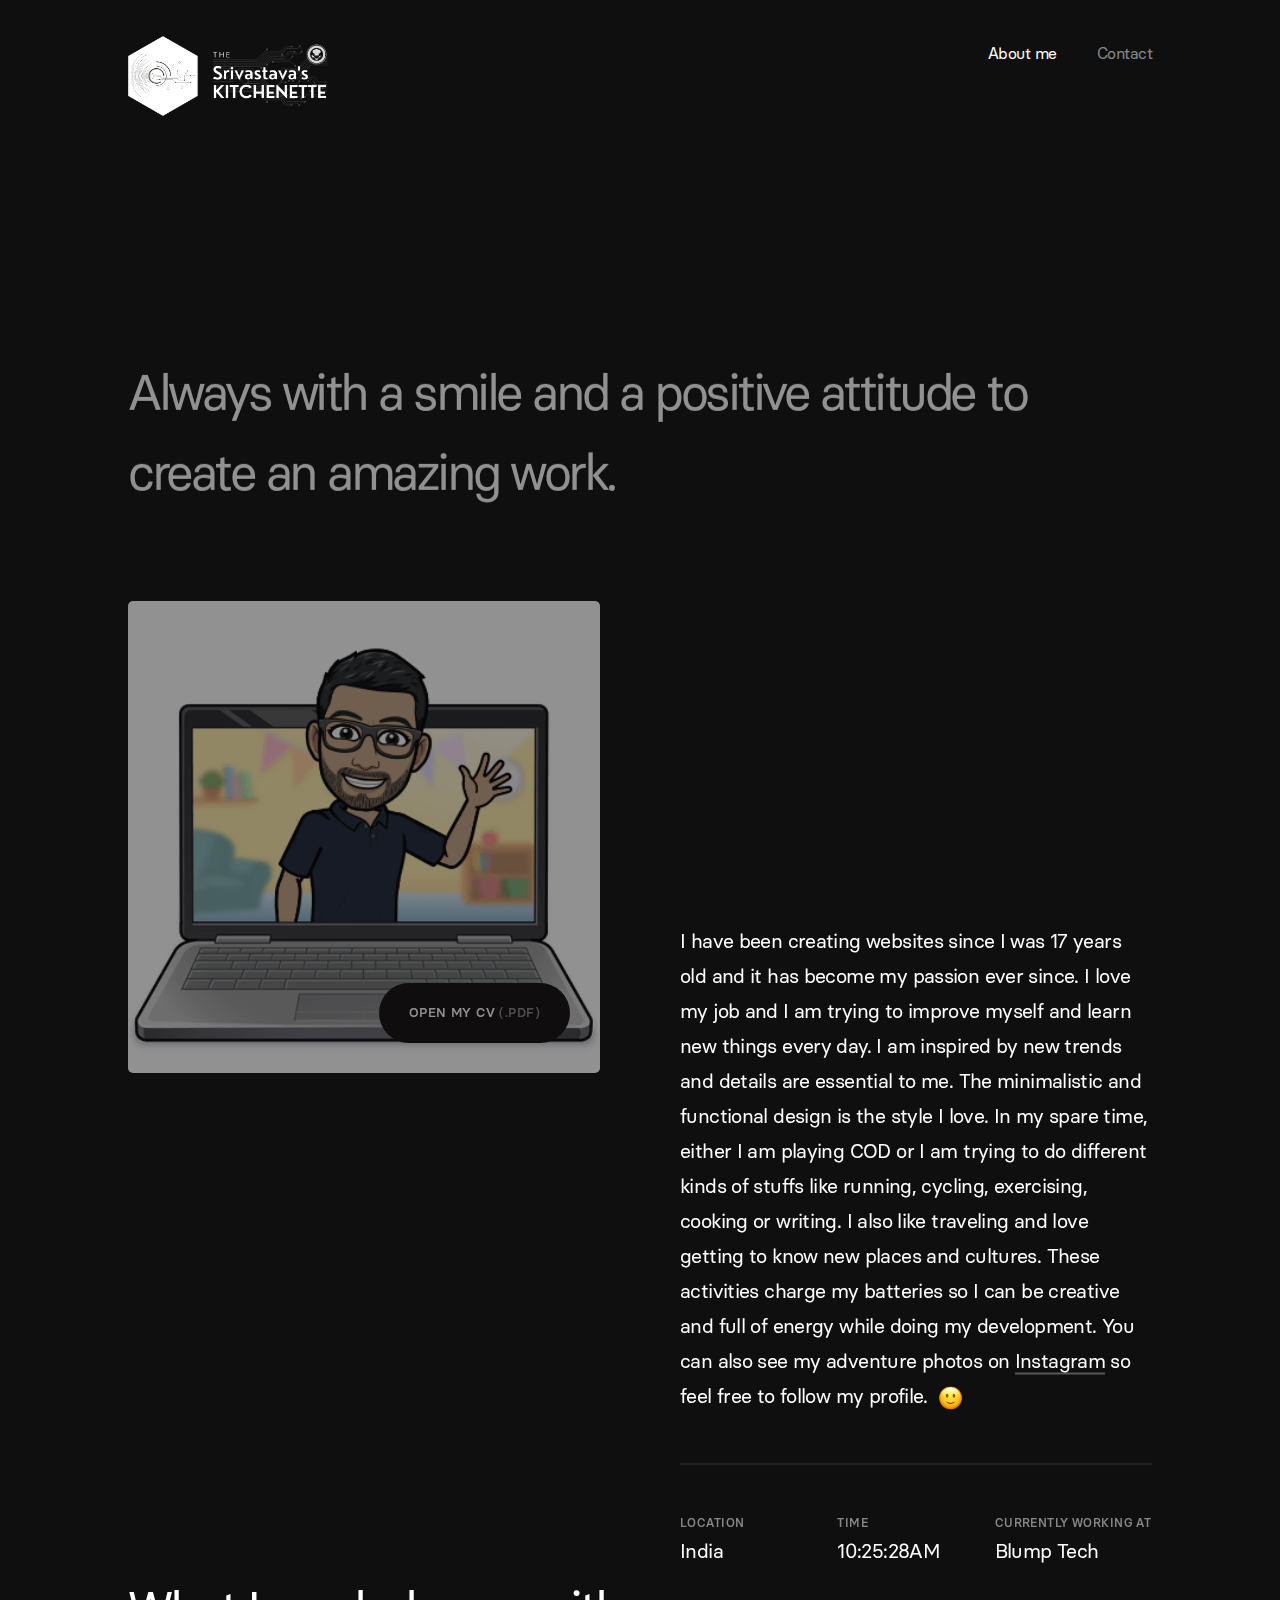
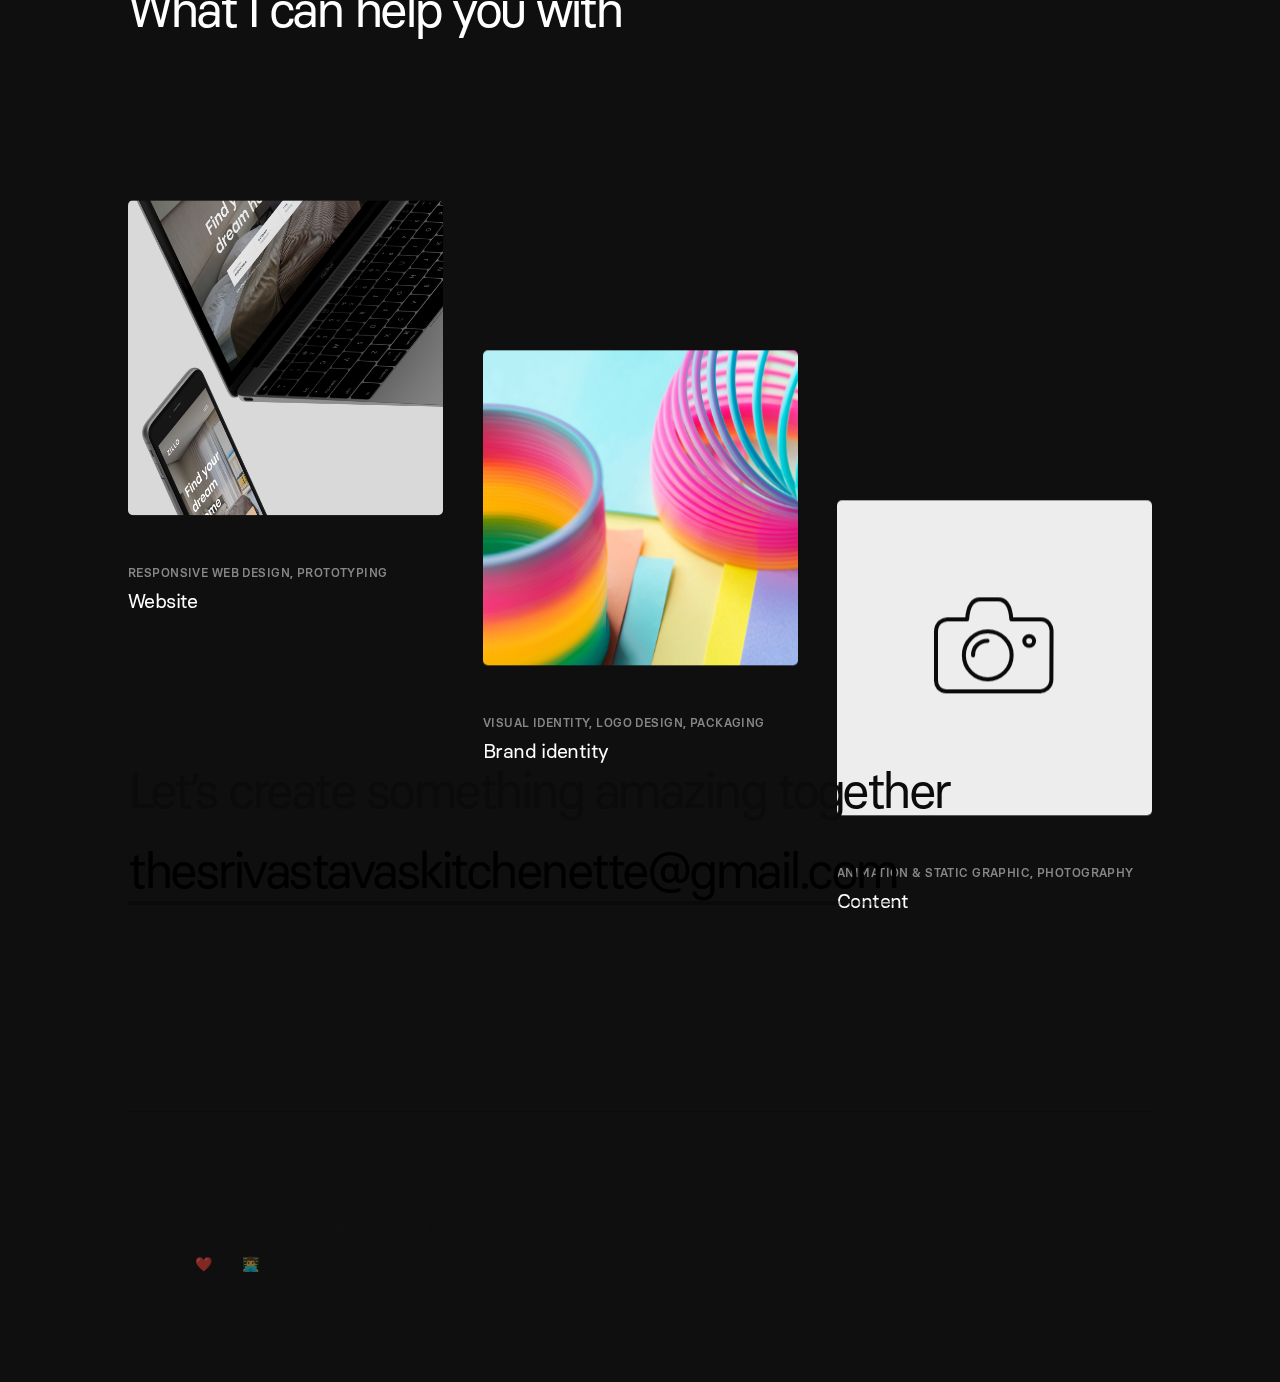
==== commit 24761ec4: "Gtag" ====
--- a/about-me.html
+++ b/about-me.html
@@ -32,9 +32,34 @@
     <link rel="manifest" href="images/site.webmanifest">
     <meta name="msapplication-TileColor" content="#da532c">
     <meta name="theme-color" content="#ffffff">
+
+    <!-- Google Tag Manager -->
+    <script>
+        (function(w, d, s, l, i) {
+            w[l] = w[l] || [];
+            w[l].push({
+                'gtm.start': new Date().getTime(),
+                event: 'gtm.js'
+            });
+            var f = d.getElementsByTagName(s)[0],
+                j = d.createElement(s),
+                dl = l != 'dataLayer' ? '&l=' + l : '';
+            j.async = true;
+            j.src =
+                'https://www.googletagmanager.com/gtm.js?id=' + i + dl;
+            f.parentNode.insertBefore(j, f);
+        })(window, document, 'script', 'dataLayer', 'GTM-M6DDRHZ');
+    </script>
+    <!-- End Google Tag Manager -->
 </head>
 
 <body data-w-id="5b77de6a99b0115073a3e8b8" class="body">
+
+    <!-- Google Tag Manager (noscript) -->
+    <noscript><iframe src="https://www.googletagmanager.com/ns.html?id=GTM-M6DDRHZ"
+    height="0" width="0" style="display:none;visibility:hidden"></iframe></noscript>
+    <!-- End Google Tag Manager (noscript) -->
+
     <div class="cursor">
         <div class="cursor-shadow"></div>
         <div class="cursor-dot"></div>
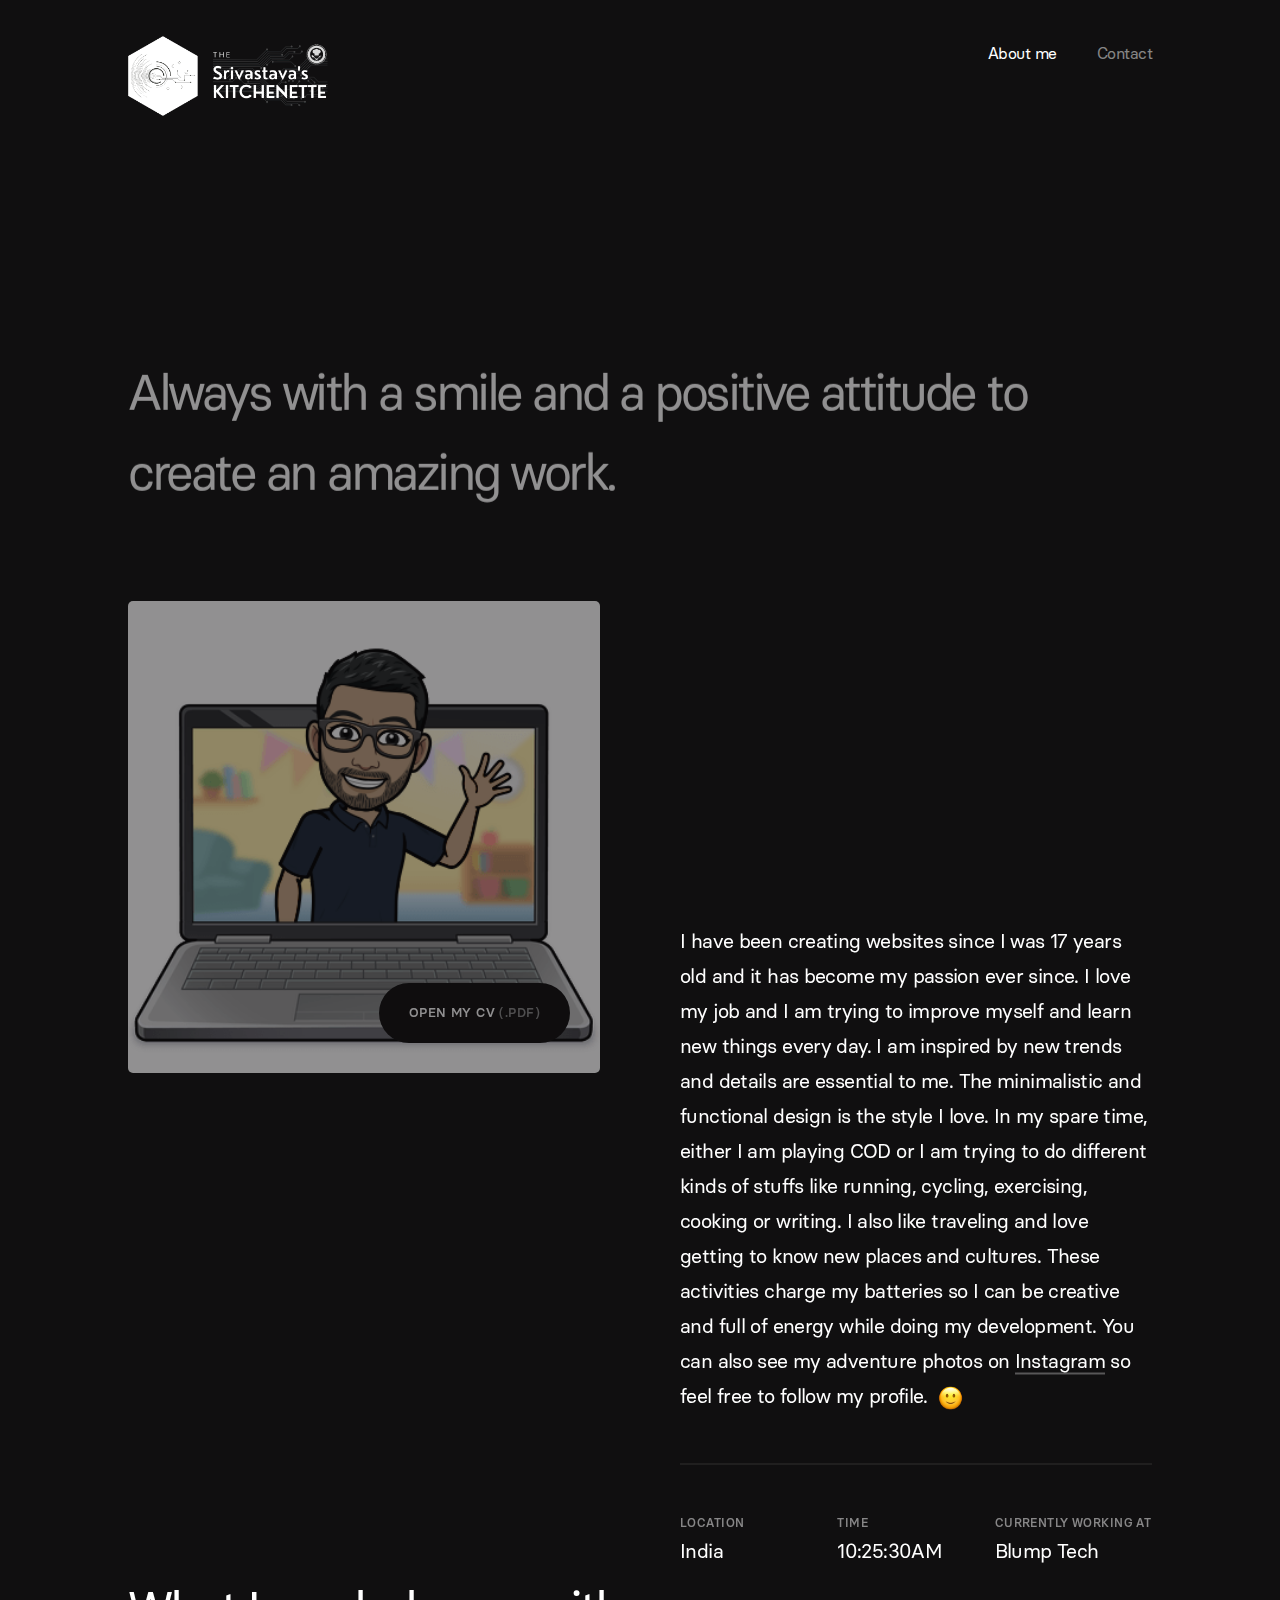
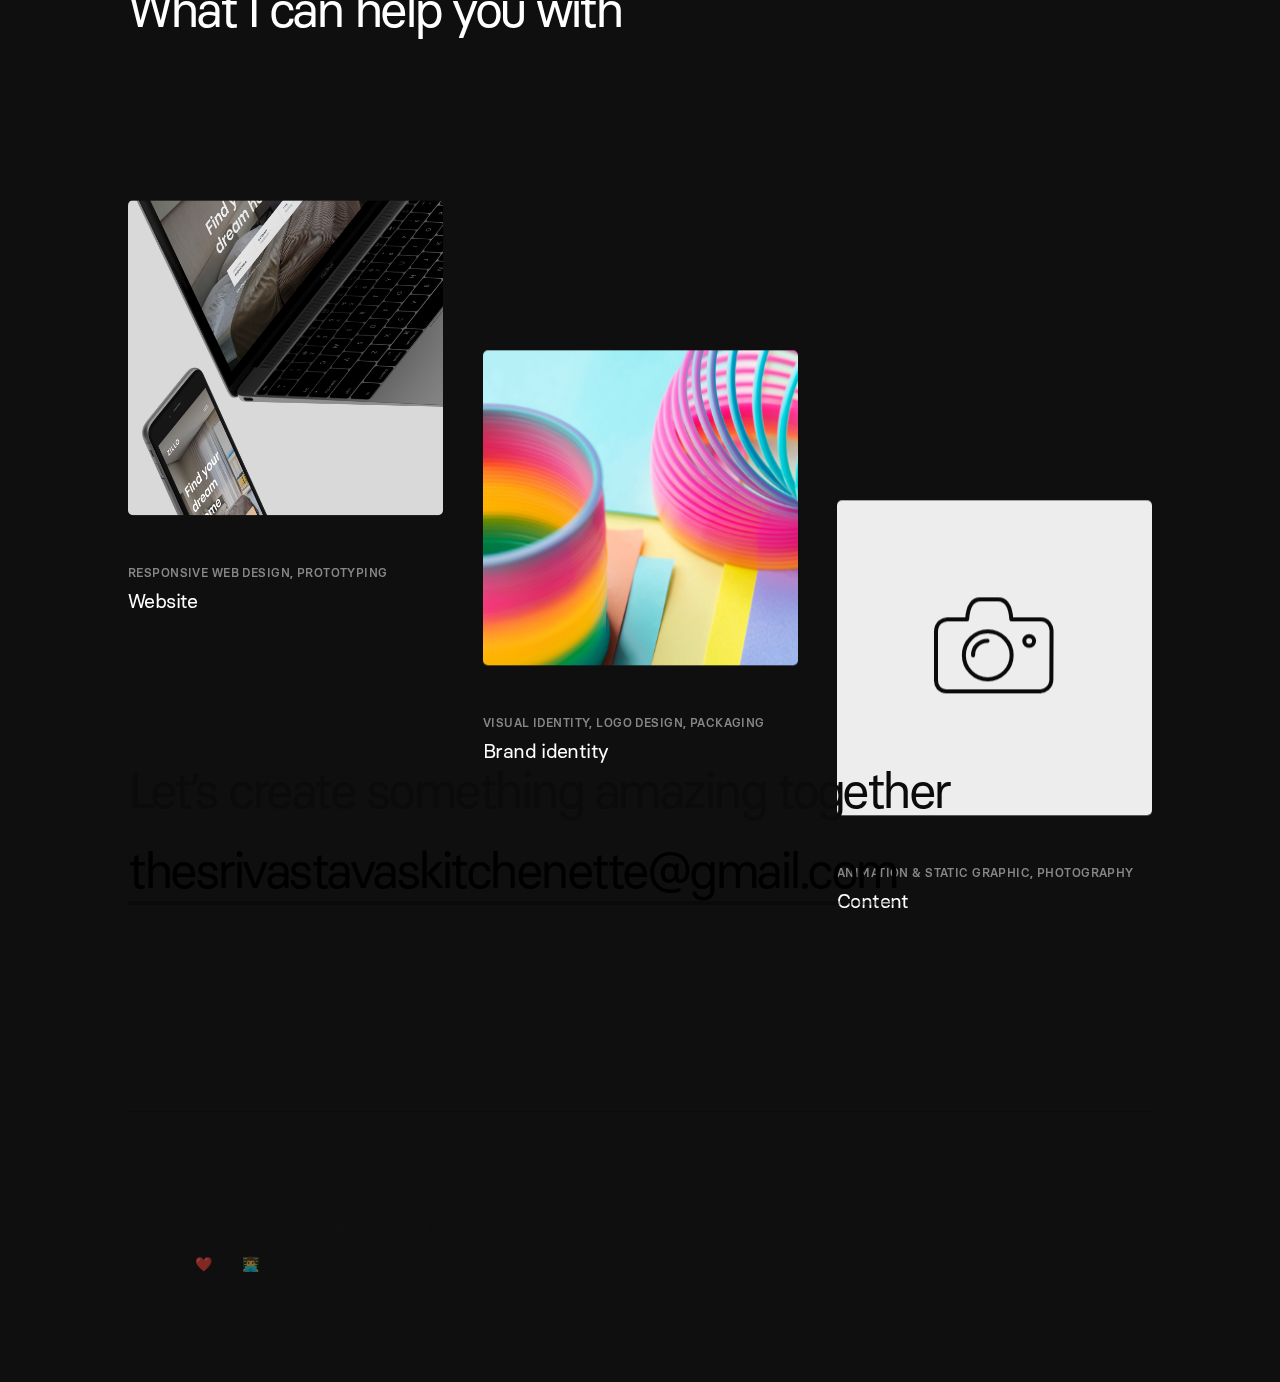
==== commit fdd281d2: "SEO" ====
--- a/about-me.html
+++ b/about-me.html
@@ -1,17 +1,20 @@
 <!DOCTYPE html>
-<html data-wf-page="5c06e928561d9f123854be53" data-wf-site="5bc04fe1d7e6b50a658f06a2">
+<html lang="en-IN" data-wf-page="5c06e928561d9f123854be53" data-wf-site="5bc04fe1d7e6b50a658f06a2">
 
 <head>
     <meta charset="utf-8" />
-    <title>About - The Srivastava's Kitchenette</title>
+    <title>About || The Srivastava's Kitchenette</title>
+    <meta name="title" content="About || The Srivastava's Kitchenette">
     <meta content="I have been creating websites since I was 17 years old and it has become my passion ever since. I love my job and I am trying to improve myself or learn new things every day. I am inspired by new trends and details are essential to me. The minimalistic and functional design is the style I love so ‘less is more’ is my creed. In my spare time, I am trying to do different kinds of sports like running, cycling, and exercising. I also like traveling and love getting to know new places and cultures. These activities charge my batteries so I can be creative and full of energy while doing my development. You can also see my adventure photos on Instagram so feel free to follow my profile."
         name="description" />
-    <meta content="About - The Srivastava's Kitchenette" property="og:title" />
+    <meta name="keywords" itemprop="keywords" content="technology, tech, srivastavas kitchenette, srivastava's kitchenette, srivastava's kitchen, contact, software, apps, webapp, web development company, website design company in delhi, web design, web development company india, seo & smo, branding, logo designing, software development, website hosting in india, responsive website designing, search engine optimization, internet marketing, website designing, web development, web design services India, app development company India, software development company in India,  front end development, personal website, codepen, dribble, thesrivastavaskitchenette, kitchenette, srivastava, anurag">
+    <meta content="About || The Srivastava's Kitchenette" property="og:title" />
     <meta property="og:image" content="images/og_about.jpg" />
     <meta content="I have been creating websites since I was 17 years old and it has become my passion ever since. I love my job and I am trying to improve myself or learn new things every day. I am inspired by new trends and details are essential to me. The minimalistic and functional design is the style I love so ‘less is more’ is my creed. In my spare time, I am trying to do different kinds of sports like running, cycling, and exercising. I also like traveling and love getting to know new places and cultures. These activities charge my batteries so I can be creative and full of energy while doing my development. You can also see my adventure photos on Instagram so feel free to follow my profile."
         property="og:description" />
     <meta content="summary" name="twitter:card" />
     <meta content="width=device-width, initial-scale=1" name="viewport" />
+    <meta http-equiv=X-UA-Compatible content="IE=edge">
     <meta name="author" content="Anurag Srivastava">
     <style>
         .w-layout-grid {
@@ -23,9 +26,9 @@
             grid-column-gap: 16px;
         }
     </style>
-    <link href="css/normalize.css" rel="stylesheet" type="text/css" />
-    <link href="css/webflow.css" rel="stylesheet" type="text/css" />
-    <link href="css/style4bf4.css?ver=1.0.3" rel="stylesheet" type="text/css" />
+    <link href="css/normalize.min.css" rel="stylesheet" type="text/css" />
+    <link href="css/webflow.min.css" rel="stylesheet" type="text/css" />
+    <link href="css/style4bf4.min.css?ver=1.0.3" rel="stylesheet" type="text/css" />
     <link rel="apple-touch-icon" sizes="180x180" href="images/apple-touch-icon.png">
     <link rel="icon" type="image/png" sizes="32x32" href="images/favicon-32x32.png">
     <link rel="icon" type="image/png" sizes="16x16" href="images/favicon-16x16.png">
@@ -56,8 +59,8 @@
 <body data-w-id="5b77de6a99b0115073a3e8b8" class="body">
 
     <!-- Google Tag Manager (noscript) -->
-    <noscript><iframe src="https://www.googletagmanager.com/ns.html?id=GTM-M6DDRHZ"
-    height="0" width="0" style="display:none;visibility:hidden"></iframe></noscript>
+    <noscript><iframe src="https://www.googletagmanager.com/ns.html?id=GTM-M6DDRHZ" height="0" width="0"
+            style="display:none;visibility:hidden"></iframe></noscript>
     <!-- End Google Tag Manager (noscript) -->
 
     <div class="cursor">
@@ -80,7 +83,7 @@
                 </a>
                 <div class="navbar w-clearfix">
                     <a href="#contact" class="menu w-hidden-medium w-hidden-small w-hidden-tiny link_cursor">Contact</a><a href="about-me.html" class="menu w-hidden-medium w-hidden-small w-hidden-tiny w--current link_cursor">About
-            me</a>
+                        me</a>
                 </div>
             </div>
         </div>
@@ -94,8 +97,9 @@
                 </div>
                 <div class="w-layout-grid gridabout">
                     <div id="w-node-e23a53c6c5cf-3854be53" data-w-id="6d445af0-3374-f0ac-eaef-e23a53c6c5cf" style="opacity:0" class="container-photo">
-                        <a href="anurag_cv.pdf" target="_blank" class="button w-button link_cursor"><span class="btn">Open my CV
-              </span><span class="btn pdf">(.Pdf)</span></a><img src="images/anurag.png" alt="" class="image" />
+                        <a href="anurag_cv.pdf" target="_blank" class="button w-button link_cursor"><span
+                                class="btn">Open my CV
+                            </span><span class="btn pdf">(.Pdf)</span></a><img src="images/anurag.png" alt="Anurag Srivastava" class="image" />
                     </div>
                     <div id="w-node-bd7cbb9e6c8f-3854be53" data-w-id="a284df2d-717c-3a3f-3a7a-bd7cbb9e6c8f" style="display:none" class="container-text">
                         <div class="text">
@@ -103,7 +107,7 @@
                             and functional design is the style I love. In my spare time, either I am playing COD or I am trying to do different kinds of stuffs like running, cycling, exercising, cooking or writing. I also like traveling and love getting
                             to know new places and cultures. These activities charge my batteries so I can be creative and full of energy while doing my development. You can also see my adventure photos on
                             <a href="https://www.instagram.com/srivastavaanurag79/" target="_blank" class="text_link link_cursor">Instagram</a> so feel free to follow my profile.<img src="images/slightly-smiling-face_1f642-2.png" height="25" width="25"
-                                alt="" class="emoji" /><br />
+                                alt="Smiling Emoji" class="emoji" /><br />
                         </div>
                         <div class="information_wrap">
                             <div class="line black_bg"></div>
@@ -131,7 +135,7 @@
                     What I can help you with
                 </div>
                 <div id="w-node-af08b0168778-3854be53" class="_4-col w-clearfix">
-                    <img src="images/webdesign.jpg" alt="" class="image-3" />
+                    <img src="images/webdesign.jpg" alt="Web Development" class="image-3" />
                     <div class="infotmation_col service">
                         <div class="title about">
                             Responsive web design, Prototyping<br />
@@ -140,7 +144,7 @@
                     </div>
                 </div>
                 <div id="w-node-489c6a7b8050-3854be53" data-w-id="f19868d0-1c64-ad6d-1e53-489c6a7b8050" class="_4-col w-clearfix">
-                    <img src="images/brand.jpg" alt="" class="image-5" />
+                    <img src="images/brand.jpg" alt="Branding" class="image-5" />
                     <div class="infotmation_col service">
                         <div class="title about">
                             Visual identity, Logo design, Packaging<br />
@@ -166,7 +170,7 @@
         <div class="contact_container w-clearfix">
             <div class="h1 footer">
                 Let’s create something amazing together
-                <a href="mailto:thesrivastavaskitchenette@gmail.com?subject=Hey!" class="link_email send_link">thesrivastavaskitchenette@gmail.com</a>
+                <a href="mailto:&#116;&#104;&#101;&#115;&#114;&#105;&#118;&#097;&#115;&#116;&#097;&#118;&#097;&#115;&#107;&#105;&#116;&#099;&#104;&#101;&#110;&#101;&#116;&#116;&#101;&#064;&#103;&#109;&#097;&#105;&#108;&#046;&#099;&#111;&#109;?subject=Hey!" class="link_email send_link">&#116;&#104;&#101;&#115;&#114;&#105;&#118;&#097;&#115;&#116;&#097;&#118;&#097;&#115;&#107;&#105;&#116;&#099;&#104;&#101;&#110;&#101;&#116;&#116;&#101;&#064;&#103;&#109;&#097;&#105;&#108;&#046;&#099;&#111;&#109;</a>
             </div>
             <div class="line white_bg"></div>
             <div class="copyright_wrap w-clearfix">
@@ -236,6 +240,8 @@
     <script src="js/webflow.js" type="text/javascript"></script>
     <script src="js/srivas.js?ver=1.3" type="text/javascript"></script>
     <!-- [if lte IE 9]><script src="https://cdnjs.cloudflare.com/ajax/libs/placeholders/3.0.2/placeholders.min.js"></script><![endif] -->
+    <!-- Go to www.addthis.com/dashboard to customize your tools -->
+    <script type="text/javascript" src="//s7.addthis.com/js/300/addthis_widget.js#pubid=ra-5f92d6fa049c0a00"></script>
 </body>
 
 </html>--- a/css/webflow.min.css
+++ b/css/webflow.min.css
@@ -0,0 +1 @@
+@font-face{font-family:webflow-icons;src:url("[data-uri]") format('truetype');font-weight:400;font-style:normal}[class*=" w-icon-"],[class^=w-icon-]{font-family:webflow-icons!important;speak:none;font-style:normal;font-weight:400;font-variant:normal;text-transform:none;line-height:1;-webkit-font-smoothing:antialiased;-moz-osx-font-smoothing:grayscale}.w-icon-slider-right:before{content:"\e600"}.w-icon-slider-left:before{content:"\e601"}.w-icon-nav-menu:before{content:"\e602"}.w-icon-arrow-down:before,.w-icon-dropdown-toggle:before{content:"\e603"}.w-icon-file-upload-remove:before{content:"\e900"}.w-icon-file-upload-icon:before{content:"\e903"}*{-webkit-box-sizing:border-box;-moz-box-sizing:border-box;box-sizing:border-box}html{height:100%}body{margin:0;min-height:100%;background-color:#fff;font-family:Arial,sans-serif;font-size:14px;line-height:20px;color:#333}img{max-width:100%;vertical-align:middle;display:inline-block}html.w-mod-touch *{background-attachment:scroll!important}.w-block{display:block}.w-inline-block{max-width:100%;display:inline-block}.w-clearfix:after,.w-clearfix:before{content:" ";display:table;grid-column-start:1;grid-row-start:1;grid-column-end:2;grid-row-end:2}.w-clearfix:after{clear:both}.w-hidden{display:none}.w-button{display:inline-block;padding:9px 15px;background-color:#3898ec;color:#fff;border:0;line-height:inherit;text-decoration:none;cursor:pointer;border-radius:0}input.w-button{-webkit-appearance:button}html[data-w-dynpage] [data-w-cloak]{color:transparent!important}.w-webflow-badge,.w-webflow-badge *{position:static;left:auto;top:auto;right:auto;bottom:auto;z-index:auto;display:block;visibility:visible;overflow:visible;overflow-x:visible;overflow-y:visible;box-sizing:border-box;width:auto;height:auto;max-height:none;max-width:none;min-height:0;min-width:0;margin:0;padding:0;float:none;clear:none;border:0 none transparent;border-radius:0;background:0 0;background-image:none;background-position:0 0;background-size:auto auto;background-repeat:repeat;background-origin:padding-box;background-clip:border-box;background-attachment:scroll;background-color:transparent;box-shadow:none;opacity:1;transform:none;transition:none;direction:ltr;font-family:inherit;font-weight:inherit;color:inherit;font-size:inherit;line-height:inherit;font-style:inherit;font-variant:inherit;text-align:inherit;letter-spacing:inherit;text-decoration:inherit;text-indent:0;text-transform:inherit;list-style-type:disc;text-shadow:none;font-smoothing:auto;vertical-align:baseline;cursor:inherit;white-space:inherit;word-break:normal;word-spacing:normal;word-wrap:normal}.w-webflow-badge{position:fixed!important;display:inline-block!important;visibility:visible!important;opacity:1!important;z-index:2147483647!important;top:auto!important;right:12px!important;bottom:12px!important;left:auto!important;color:#aaadb0!important;background-color:#fff!important;border-radius:3px!important;padding:6px 8px 6px 6px!important;font-size:12px!important;opacity:1!important;line-height:14px!important;text-decoration:none!important;transform:none!important;margin:0!important;width:auto!important;height:auto!important;overflow:visible!important;white-space:nowrap;box-shadow:0 0 0 1px rgba(0,0,0,.1),0 1px 3px rgba(0,0,0,.1);cursor:pointer}.w-webflow-badge>img{display:inline-block!important;visibility:visible!important;opacity:1!important;vertical-align:middle!important}h1,h2,h3,h4,h5,h6{font-weight:700;margin-bottom:10px}h1{font-size:38px;line-height:44px;margin-top:20px}h2{font-size:32px;line-height:36px;margin-top:20px}h3{font-size:24px;line-height:30px;margin-top:20px}h4{font-size:18px;line-height:24px;margin-top:10px}h5{font-size:14px;line-height:20px;margin-top:10px}h6{font-size:12px;line-height:18px;margin-top:10px}p{margin-top:0;margin-bottom:10px}blockquote{margin:0 0 10px 0;padding:10px 20px;border-left:5px solid #e2e2e2;font-size:18px;line-height:22px}figure{margin:0;margin-bottom:10px}figcaption{margin-top:5px;text-align:center}ol,ul{margin-top:0;margin-bottom:10px;padding-left:40px}.w-list-unstyled{padding-left:0;list-style:none}.w-embed:after,.w-embed:before{content:" ";display:table;grid-column-start:1;grid-row-start:1;grid-column-end:2;grid-row-end:2}.w-embed:after{clear:both}.w-video{width:100%;position:relative;padding:0}.w-video embed,.w-video iframe,.w-video object{position:absolute;top:0;left:0;width:100%;height:100%}fieldset{padding:0;margin:0;border:0}button,html input[type=button],input[type=reset]{border:0;cursor:pointer;-webkit-appearance:button}.w-form{margin:0 0 15px}.w-form-done{display:none;padding:20px;text-align:center;background-color:#ddd}.w-form-fail{display:none;margin-top:10px;padding:10px;background-color:#ffdede}label{display:block;margin-bottom:5px;font-weight:700}.w-input,.w-select{display:block;width:100%;height:38px;padding:8px 12px;margin-bottom:10px;font-size:14px;line-height:1.428571429;color:#333;vertical-align:middle;background-color:#fff;border:1px solid #ccc}.w-input:-moz-placeholder,.w-select:-moz-placeholder{color:#999}.w-input::-moz-placeholder,.w-select::-moz-placeholder{color:#999;opacity:1}.w-input:-ms-input-placeholder,.w-select:-ms-input-placeholder{color:#999}.w-input::-webkit-input-placeholder,.w-select::-webkit-input-placeholder{color:#999}.w-input:focus,.w-select:focus{border-color:#3898ec;outline:0}.w-input[disabled],.w-input[readonly],.w-select[disabled],.w-select[readonly],fieldset[disabled] .w-input,fieldset[disabled] .w-select{cursor:not-allowed;background-color:#eee}textarea.w-input,textarea.w-select{height:auto}.w-select{background-image:-webkit-linear-gradient(white 0,#f3f3f3 100%);background-image:linear-gradient(white 0,#f3f3f3 100%)}.w-select[multiple]{height:auto}.w-form-label{display:inline-block;cursor:pointer;font-weight:400;margin-bottom:0}.w-checkbox,.w-radio{display:block;margin-bottom:5px;padding-left:20px}.w-checkbox:after,.w-checkbox:before,.w-radio:after,.w-radio:before{content:" ";display:table;grid-column-start:1;grid-row-start:1;grid-column-end:2;grid-row-end:2}.w-checkbox:after,.w-radio:after{clear:both}.w-checkbox-input,.w-radio-input{margin:4px 0 0;line-height:normal;float:left;margin-left:-20px}.w-radio-input{margin-top:3px}.w-file-upload{display:block;margin-bottom:10px}.w-file-upload-input{width:.1px;height:.1px;opacity:0;overflow:hidden;position:absolute;z-index:-100}.w-file-upload-default,.w-file-upload-success,.w-file-upload-uploading{display:inline-block;color:#333}.w-file-upload-error{display:block;margin-top:10px}.w-file-upload-default.w-hidden,.w-file-upload-error.w-hidden,.w-file-upload-success.w-hidden,.w-file-upload-uploading.w-hidden{display:none}.w-file-upload-uploading-btn{display:flex;font-size:14px;font-weight:400;cursor:pointer;margin:0;padding:8px 12px;border:1px solid #ccc;background-color:#fafafa}.w-file-upload-file{display:flex;flex-grow:1;justify-content:space-between;margin:0;padding:8px 9px 8px 11px;border:1px solid #ccc;background-color:#fafafa}.w-file-upload-file-name{font-size:14px;font-weight:400;display:block}.w-file-remove-link{margin-top:3px;margin-left:10px;width:auto;height:auto;padding:3px;display:block;cursor:pointer}.w-icon-file-upload-remove{margin:auto;font-size:10px}.w-file-upload-error-msg{display:inline-block;color:#ea384c;padding:2px 0}.w-file-upload-info{display:inline-block;line-height:38px;padding:0 12px}.w-file-upload-label{display:inline-block;font-size:14px;font-weight:400;cursor:pointer;margin:0;padding:8px 12px;border:1px solid #ccc;background-color:#fafafa}.w-icon-file-upload-icon,.w-icon-file-upload-uploading{display:inline-block;margin-right:8px;width:20px}.w-icon-file-upload-uploading{height:20px}.w-container{margin-left:auto;margin-right:auto;max-width:940px}.w-container:after,.w-container:before{content:" ";display:table;grid-column-start:1;grid-row-start:1;grid-column-end:2;grid-row-end:2}.w-container:after{clear:both}.w-container .w-row{margin-left:-10px;margin-right:-10px}.w-row:after,.w-row:before{content:" ";display:table;grid-column-start:1;grid-row-start:1;grid-column-end:2;grid-row-end:2}.w-row:after{clear:both}.w-row .w-row{margin-left:0;margin-right:0}.w-col{position:relative;float:left;width:100%;min-height:1px;padding-left:10px;padding-right:10px}.w-col .w-col{padding-left:0;padding-right:0}.w-col-1{width:8.33333333%}.w-col-2{width:16.66666667%}.w-col-3{width:25%}.w-col-4{width:33.33333333%}.w-col-5{width:41.66666667%}.w-col-6{width:50%}.w-col-7{width:58.33333333%}.w-col-8{width:66.66666667%}.w-col-9{width:75%}.w-col-10{width:83.33333333%}.w-col-11{width:91.66666667%}.w-col-12{width:100%}.w-hidden-main{display:none!important}@media screen and (max-width:991px){.w-container{max-width:728px}.w-hidden-main{display:inherit!important}.w-hidden-medium{display:none!important}.w-col-medium-1{width:8.33333333%}.w-col-medium-2{width:16.66666667%}.w-col-medium-3{width:25%}.w-col-medium-4{width:33.33333333%}.w-col-medium-5{width:41.66666667%}.w-col-medium-6{width:50%}.w-col-medium-7{width:58.33333333%}.w-col-medium-8{width:66.66666667%}.w-col-medium-9{width:75%}.w-col-medium-10{width:83.33333333%}.w-col-medium-11{width:91.66666667%}.w-col-medium-12{width:100%}.w-col-stack{width:100%;left:auto;right:auto}}@media screen and (max-width:767px){.w-hidden-main{display:inherit!important}.w-hidden-medium{display:inherit!important}.w-hidden-small{display:none!important}.w-container .w-row,.w-row{margin-left:0;margin-right:0}.w-col{width:100%;left:auto;right:auto}.w-col-small-1{width:8.33333333%}.w-col-small-2{width:16.66666667%}.w-col-small-3{width:25%}.w-col-small-4{width:33.33333333%}.w-col-small-5{width:41.66666667%}.w-col-small-6{width:50%}.w-col-small-7{width:58.33333333%}.w-col-small-8{width:66.66666667%}.w-col-small-9{width:75%}.w-col-small-10{width:83.33333333%}.w-col-small-11{width:91.66666667%}.w-col-small-12{width:100%}}@media screen and (max-width:479px){.w-container{max-width:none}.w-hidden-main{display:inherit!important}.w-hidden-medium{display:inherit!important}.w-hidden-small{display:inherit!important}.w-hidden-tiny{display:none!important}.w-col{width:100%}.w-col-tiny-1{width:8.33333333%}.w-col-tiny-2{width:16.66666667%}.w-col-tiny-3{width:25%}.w-col-tiny-4{width:33.33333333%}.w-col-tiny-5{width:41.66666667%}.w-col-tiny-6{width:50%}.w-col-tiny-7{width:58.33333333%}.w-col-tiny-8{width:66.66666667%}.w-col-tiny-9{width:75%}.w-col-tiny-10{width:83.33333333%}.w-col-tiny-11{width:91.66666667%}.w-col-tiny-12{width:100%}}.w-widget{position:relative}.w-widget-map{width:100%;height:400px}.w-widget-map label{width:auto;display:inline}.w-widget-map img{max-width:inherit}.w-widget-map .gm-style-iw{width:90%!important;height:auto!important;top:7px!important;left:6%!important;display:inline;text-align:center;overflow:hidden}.w-widget-map .gm-style-iw+div{display:none}.w-widget-twitter{overflow:hidden}.w-widget-twitter-count-shim{display:inline-block;vertical-align:top;position:relative;width:28px;height:20px;text-align:center;background:#fff;border:#758696 solid 1px;border-radius:3px}.w-widget-twitter-count-shim *{pointer-events:none;-webkit-user-select:none;-moz-user-select:none;-ms-user-select:none;user-select:none}.w-widget-twitter-count-shim .w-widget-twitter-count-inner{position:relative;font-size:15px;line-height:12px;text-align:center;color:#999;font-family:serif}.w-widget-twitter-count-shim .w-widget-twitter-count-clear{position:relative;display:block}.w-widget-twitter-count-shim.w--large{width:36px;height:28px;margin-left:7px}.w-widget-twitter-count-shim.w--large .w-widget-twitter-count-inner{font-size:18px;line-height:18px}.w-widget-twitter-count-shim:not(.w--vertical){margin-left:5px;margin-right:8px}.w-widget-twitter-count-shim:not(.w--vertical).w--large{margin-left:6px}.w-widget-twitter-count-shim:not(.w--vertical):after,.w-widget-twitter-count-shim:not(.w--vertical):before{top:50%;left:0;border:solid transparent;content:" ";height:0;width:0;position:absolute;pointer-events:none}.w-widget-twitter-count-shim:not(.w--vertical):before{border-color:rgba(117,134,150,0);border-right-color:#5d6c7b;border-width:4px;margin-left:-9px;margin-top:-4px}.w-widget-twitter-count-shim:not(.w--vertical).w--large:before{border-width:5px;margin-left:-10px;margin-top:-5px}.w-widget-twitter-count-shim:not(.w--vertical):after{border-color:rgba(255,255,255,0);border-right-color:#fff;border-width:4px;margin-left:-8px;margin-top:-4px}.w-widget-twitter-count-shim:not(.w--vertical).w--large:after{border-width:5px;margin-left:-9px;margin-top:-5px}.w-widget-twitter-count-shim.w--vertical{width:61px;height:33px;margin-bottom:8px}.w-widget-twitter-count-shim.w--vertical:after,.w-widget-twitter-count-shim.w--vertical:before{top:100%;left:50%;border:solid transparent;content:" ";height:0;width:0;position:absolute;pointer-events:none}.w-widget-twitter-count-shim.w--vertical:before{border-color:rgba(117,134,150,0);border-top-color:#5d6c7b;border-width:5px;margin-left:-5px}.w-widget-twitter-count-shim.w--vertical:after{border-color:rgba(255,255,255,0);border-top-color:#fff;border-width:4px;margin-left:-4px}.w-widget-twitter-count-shim.w--vertical .w-widget-twitter-count-inner{font-size:18px;line-height:22px}.w-widget-twitter-count-shim.w--vertical.w--large{width:76px}.w-widget-gplus{overflow:hidden}.w-background-video{position:relative;overflow:hidden;height:500px;color:#fff}.w-background-video>video{background-size:cover;background-position:50% 50%;position:absolute;right:-100%;bottom:-100%;top:-100%;left:-100%;margin:auto;min-width:100%;width:100%;min-height:100%;z-index:-100}.w-background-video>video::-webkit-media-controls-start-playback-button{display:none!important;-webkit-appearance:none}.w-slider{position:relative;height:300px;text-align:center;background:#ddd;clear:both;-webkit-tap-highlight-color:transparent;tap-highlight-color:transparent}.w-slider-mask{position:relative;display:block;overflow:hidden;z-index:1;left:0;right:0;height:100%;white-space:nowrap}.w-slide{position:relative;display:inline-block;vertical-align:top;width:100%;height:100%;white-space:normal;text-align:left}.w-slider-nav{position:absolute;z-index:2;top:auto;right:0;bottom:0;left:0;margin:auto;padding-top:10px;height:40px;text-align:center;-webkit-tap-highlight-color:transparent;tap-highlight-color:transparent}.w-slider-nav.w-round>div{border-radius:100%}.w-slider-nav.w-num>div{width:auto;height:auto;padding:.2em .5em;font-size:inherit;line-height:inherit}.w-slider-nav.w-shadow>div{box-shadow:0 0 3px rgba(51,51,51,.4)}.w-slider-nav-invert{color:#fff}.w-slider-nav-invert>div{background-color:rgba(34,34,34,.4)}.w-slider-nav-invert>div.w-active{background-color:#222}.w-slider-dot{position:relative;display:inline-block;width:1em;height:1em;background-color:rgba(255,255,255,.4);cursor:pointer;margin:0 3px .5em;transition:background-color .1s,color .1s}.w-slider-dot.w-active{background-color:#fff}.w-slider-arrow-left,.w-slider-arrow-right{position:absolute;width:80px;top:0;right:0;bottom:0;left:0;margin:auto;cursor:pointer;overflow:hidden;color:#fff;font-size:40px;-webkit-tap-highlight-color:transparent;tap-highlight-color:transparent;-webkit-user-select:none;-moz-user-select:none;-ms-user-select:none;user-select:none}.w-slider-arrow-left [class*=" w-icon-"],.w-slider-arrow-left [class^=w-icon-],.w-slider-arrow-right [class*=" w-icon-"],.w-slider-arrow-right [class^=w-icon-]{position:absolute}.w-slider-arrow-left{z-index:3;right:auto}.w-slider-arrow-right{z-index:4;left:auto}.w-icon-slider-left,.w-icon-slider-right{top:0;right:0;bottom:0;left:0;margin:auto;width:1em;height:1em}.w-dropdown{display:inline-block;position:relative;text-align:left;margin-left:auto;margin-right:auto;z-index:900}.w-dropdown-btn,.w-dropdown-link,.w-dropdown-toggle{position:relative;vertical-align:top;text-decoration:none;color:#222;padding:20px;text-align:left;margin-left:auto;margin-right:auto;white-space:nowrap}.w-dropdown-toggle{-webkit-user-select:none;-moz-user-select:none;-ms-user-select:none;user-select:none;display:inline-block;cursor:pointer;padding-right:40px}.w-icon-dropdown-toggle{position:absolute;top:0;right:0;bottom:0;margin:auto;margin-right:20px;width:1em;height:1em}.w-dropdown-list{position:absolute;background:#ddd;display:none;min-width:100%}.w-dropdown-list.w--open{display:block}.w-dropdown-link{padding:10px 20px;display:block;color:#222}.w-dropdown-link.w--current{color:#0082f3}.w-nav[data-collapse=all] .w-dropdown,.w-nav[data-collapse=all] .w-dropdown-toggle{display:block}.w-nav[data-collapse=all] .w-dropdown-list{position:static}@media screen and (max-width:991px){.w-nav[data-collapse=medium] .w-dropdown,.w-nav[data-collapse=medium] .w-dropdown-toggle{display:block}.w-nav[data-collapse=medium] .w-dropdown-list{position:static}}@media screen and (max-width:767px){.w-nav[data-collapse=small] .w-dropdown,.w-nav[data-collapse=small] .w-dropdown-toggle{display:block}.w-nav[data-collapse=small] .w-dropdown-list{position:static}.w-nav-brand{padding-left:10px}}@media screen and (max-width:479px){.w-nav[data-collapse=tiny] .w-dropdown,.w-nav[data-collapse=tiny] .w-dropdown-toggle{display:block}.w-nav[data-collapse=tiny] .w-dropdown-list{position:static}}.w-lightbox-backdrop{color:#000;cursor:auto;font-family:serif;font-size:medium;font-style:normal;font-variant:normal;font-weight:400;letter-spacing:normal;line-height:normal;list-style:disc;text-align:start;text-indent:0;text-shadow:none;text-transform:none;visibility:visible;white-space:normal;word-break:normal;word-spacing:normal;word-wrap:normal;position:fixed;top:0;right:0;bottom:0;left:0;color:#fff;font-family:"Helvetica Neue",Helvetica,Ubuntu,"Segoe UI",Verdana,sans-serif;font-size:17px;line-height:1.2;font-weight:300;text-align:center;background:rgba(0,0,0,.9);z-index:2000;outline:0;opacity:0;-webkit-user-select:none;-moz-user-select:none;-ms-user-select:none;-webkit-tap-highlight-color:transparent;-webkit-transform:translate(0,0)}.w-lightbox-backdrop,.w-lightbox-container{height:100%;overflow:auto;-webkit-overflow-scrolling:touch}.w-lightbox-content{position:relative;height:100vh;overflow:hidden}.w-lightbox-view{position:absolute;width:100vw;height:100vh;opacity:0}.w-lightbox-view:before{content:"";height:100vh}.w-lightbox-group,.w-lightbox-group .w-lightbox-view,.w-lightbox-group .w-lightbox-view:before{height:86vh}.w-lightbox-frame,.w-lightbox-view:before{display:inline-block;vertical-align:middle}.w-lightbox-figure{position:relative;margin:0}.w-lightbox-group .w-lightbox-figure{cursor:pointer}.w-lightbox-img{width:auto;height:auto;max-width:none}.w-lightbox-image{display:block;float:none;max-width:100vw;max-height:100vh}.w-lightbox-group .w-lightbox-image{max-height:86vh}.w-lightbox-caption{position:absolute;right:0;bottom:0;left:0;padding:.5em 1em;background:rgba(0,0,0,.4);text-align:left;text-overflow:ellipsis;white-space:nowrap;overflow:hidden}.w-lightbox-embed{position:absolute;top:0;right:0;bottom:0;left:0;width:100%;height:100%}.w-lightbox-control{position:absolute;top:0;width:4em;background-size:24px;background-repeat:no-repeat;background-position:center;cursor:pointer;-webkit-transition:all .3s;transition:all .3s}.w-lightbox-left{display:none;bottom:0;left:0;background-image:url([data-uri])}.w-lightbox-right{display:none;right:0;bottom:0;background-image:url([data-uri])}.w-lightbox-close{right:0;height:2.6em;background-image:url([data-uri]);background-size:18px}.w-lightbox-strip{position:absolute;bottom:0;left:0;right:0;padding:0 1vh;line-height:0;white-space:nowrap;overflow-x:auto;overflow-y:hidden}.w-lightbox-item{display:inline-block;width:10vh;padding:2vh 1vh;box-sizing:content-box;cursor:pointer;-webkit-transform:translate3d(0,0,0)}.w-lightbox-active{opacity:.3}.w-lightbox-thumbnail{position:relative;height:10vh;background:#222;overflow:hidden}.w-lightbox-thumbnail-image{position:absolute;top:0;left:0}.w-lightbox-thumbnail .w-lightbox-tall{top:50%;width:100%;-webkit-transform:translate(0,-50%);-ms-transform:translate(0,-50%);transform:translate(0,-50%)}.w-lightbox-thumbnail .w-lightbox-wide{left:50%;height:100%;-webkit-transform:translate(-50%,0);-ms-transform:translate(-50%,0);transform:translate(-50%,0)}.w-lightbox-spinner{position:absolute;top:50%;left:50%;box-sizing:border-box;width:40px;height:40px;margin-top:-20px;margin-left:-20px;border:5px solid rgba(0,0,0,.4);border-radius:50%;-webkit-animation:spin .8s infinite linear;animation:spin .8s infinite linear}.w-lightbox-spinner:after{content:"";position:absolute;top:-4px;right:-4px;bottom:-4px;left:-4px;border:3px solid transparent;border-bottom-color:#fff;border-radius:50%}.w-lightbox-hide{display:none}.w-lightbox-noscroll{overflow:hidden}@media (min-width:768px){.w-lightbox-content{height:96vh;margin-top:2vh}.w-lightbox-view,.w-lightbox-view:before{height:96vh}.w-lightbox-group,.w-lightbox-group .w-lightbox-view,.w-lightbox-group .w-lightbox-view:before{height:84vh}.w-lightbox-image{max-width:96vw;max-height:96vh}.w-lightbox-group .w-lightbox-image{max-width:82.3vw;max-height:84vh}.w-lightbox-left,.w-lightbox-right{display:block;opacity:.5}.w-lightbox-close{opacity:.8}.w-lightbox-control:hover{opacity:1}}.w-lightbox-inactive,.w-lightbox-inactive:hover{opacity:0}.w-richtext:after,.w-richtext:before{content:" ";display:table;grid-column-start:1;grid-row-start:1;grid-column-end:2;grid-row-end:2}.w-richtext:after{clear:both}.w-richtext[contenteditable=true]:after,.w-richtext[contenteditable=true]:before{white-space:initial}.w-richtext ol,.w-richtext ul{overflow:hidden}.w-richtext .w-richtext-figure-selected.w-richtext-figure-type-video div:before,.w-richtext .w-richtext-figure-selected[data-rt-type=video] div:before{outline:2px solid #2895f7}.w-richtext .w-richtext-figure-selected.w-richtext-figure-type-image div,.w-richtext .w-richtext-figure-selected[data-rt-type=image] div{outline:2px solid #2895f7}.w-richtext figure.w-richtext-figure-type-video>div:before,.w-richtext figure[data-rt-type=video]>div:before{content:'';position:absolute;display:none;left:0;top:0;right:0;bottom:0;z-index:1}.w-richtext figure{position:relative;max-width:60%}.w-richtext figure>div:before{cursor:default!important}.w-richtext figure img{width:100%}.w-richtext figure figcaption.w-richtext-figcaption-placeholder{opacity:.6}.w-richtext figure div{font-size:0;color:transparent}.w-richtext figure.w-richtext-figure-type-image,.w-richtext figure[data-rt-type=image]{display:table}.w-richtext figure.w-richtext-figure-type-image>div,.w-richtext figure[data-rt-type=image]>div{display:inline-block}.w-richtext figure.w-richtext-figure-type-image>figcaption,.w-richtext figure[data-rt-type=image]>figcaption{display:table-caption;caption-side:bottom}.w-richtext figure.w-richtext-figure-type-video,.w-richtext figure[data-rt-type=video]{width:60%;height:0}.w-richtext figure.w-richtext-figure-type-video iframe,.w-richtext figure[data-rt-type=video] iframe{position:absolute;top:0;left:0;width:100%;height:100%}.w-richtext figure.w-richtext-figure-type-video>div,.w-richtext figure[data-rt-type=video]>div{width:100%}.w-richtext figure.w-richtext-align-center{margin-right:auto;margin-left:auto;clear:both}.w-richtext figure.w-richtext-align-center.w-richtext-figure-type-image>div,.w-richtext figure.w-richtext-align-center[data-rt-type=image]>div{max-width:100%}.w-richtext figure.w-richtext-align-normal{clear:both}.w-richtext figure.w-richtext-align-fullwidth{width:100%;max-width:100%;text-align:center;clear:both;display:block;margin-right:auto;margin-left:auto}.w-richtext figure.w-richtext-align-fullwidth>div{display:inline-block;padding-bottom:inherit}.w-richtext figure.w-richtext-align-fullwidth>figcaption{display:block}.w-richtext figure.w-richtext-align-floatleft{float:left;margin-right:15px;clear:none}.w-richtext figure.w-richtext-align-floatright{float:right;margin-left:15px;clear:none}.w-nav{position:relative;background:#ddd;z-index:1000}.w-nav:after,.w-nav:before{content:" ";display:table;grid-column-start:1;grid-row-start:1;grid-column-end:2;grid-row-end:2}.w-nav:after{clear:both}.w-nav-brand{position:relative;float:left;text-decoration:none;color:#333}.w-nav-link{position:relative;display:inline-block;vertical-align:top;text-decoration:none;color:#222;padding:20px;text-align:left;margin-left:auto;margin-right:auto}.w-nav-link.w--current{color:#0082f3}.w-nav-menu{position:relative;float:right}.w--nav-menu-open{display:block!important;position:absolute;top:100%;left:0;right:0;background:#c8c8c8;text-align:center;overflow:visible;min-width:200px}.w--nav-link-open{display:block;position:relative}.w-nav-overlay{position:absolute;overflow:hidden;display:none;top:100%;left:0;right:0;width:100%}.w-nav-overlay .w--nav-menu-open{top:0}.w-nav[data-animation=over-left] .w-nav-overlay{width:auto}.w-nav[data-animation=over-left] .w--nav-menu-open,.w-nav[data-animation=over-left] .w-nav-overlay{right:auto;z-index:1;top:0}.w-nav[data-animation=over-right] .w-nav-overlay{width:auto}.w-nav[data-animation=over-right] .w--nav-menu-open,.w-nav[data-animation=over-right] .w-nav-overlay{left:auto;z-index:1;top:0}.w-nav-button{position:relative;float:right;padding:18px;font-size:24px;display:none;cursor:pointer;-webkit-tap-highlight-color:transparent;tap-highlight-color:transparent;-webkit-user-select:none;-moz-user-select:none;-ms-user-select:none;user-select:none}.w-nav-button.w--open{background-color:#c8c8c8;color:#fff}.w-nav[data-collapse=all] .w-nav-menu{display:none}.w-nav[data-collapse=all] .w-nav-button{display:block}@media screen and (max-width:991px){.w-nav[data-collapse=medium] .w-nav-menu{display:none}.w-nav[data-collapse=medium] .w-nav-button{display:block}}@media screen and (max-width:767px){.w-nav[data-collapse=small] .w-nav-menu{display:none}.w-nav[data-collapse=small] .w-nav-button{display:block}.w-nav-brand{padding-left:10px}}@media screen and (max-width:479px){.w-nav[data-collapse=tiny] .w-nav-menu{display:none}.w-nav[data-collapse=tiny] .w-nav-button{display:block}}.w-tabs{position:relative}.w-tabs:after,.w-tabs:before{content:" ";display:table;grid-column-start:1;grid-row-start:1;grid-column-end:2;grid-row-end:2}.w-tabs:after{clear:both}.w-tab-menu{position:relative}.w-tab-link{position:relative;display:inline-block;vertical-align:top;text-decoration:none;padding:9px 30px;text-align:left;cursor:pointer;color:#222;background-color:#ddd}.w-tab-link.w--current{background-color:#c8c8c8}.w-tab-content{position:relative;display:block;overflow:hidden}.w-tab-pane{position:relative;display:none}.w--tab-active{display:block}@media screen and (max-width:479px){.w-tab-link{display:block}}.w-ix-emptyfix:after{content:""}@keyframes spin{0%{transform:rotate(0)}100%{transform:rotate(360deg)}}.w-dyn-empty{padding:10px;background-color:#ddd}.w-dyn-bind-empty{display:none!important}.w-condition-invisible{display:none!important}--- a/css/style4bf4.min.css
+++ b/css/style4bf4.min.css
@@ -0,0 +1 @@
+*{cursor:none;margin:0;padding:0;text-decoration:none}.cursor{height:50px;width:50px;opacity:0;transition:opacity .1s linear;transition-delay:.3s;position:fixed;top:-25px;left:-25px;z-index:100;pointer-events:none}.cursor>div{width:var(--size);height:var(--size);border-radius:50%;position:absolute;pointer-events:none;backface-visibility:hidden}.cursor-shadow{--size:50px;border:1px solid #878886;transition:transform .1s ease-out,width .15s ease-out,height .15s ease-out,margin .15s linear;top:0;left:0}.cursor-dot{--size:10px;background:#fff;top:calc(50% - 5px);left:calc(50% - 5px)}.cursor-shadow.active{--size:80px;margin:-15px 0 0 -15px}.cursor-dot.active{--size:12px}.cursor-dot.open:before{content:'open';font-size:13px;color:#120f0f;font-weight:500;letter-spacing:.43px;text-decoration:none;text-transform:uppercase;position:absolute;top:50%;left:50%;transform:translate(-50%,-50%)}.cursor-shadow.open{--size:84px;margin:-17px 0 0 -17px;border:1px solid #878886;z-index:100}.cursor-dot.open{--size:70px;margin:-30px 0 0 -30px;z-index:100}.cursor-dot.send:before{content:'send';font-size:13px;color:#120f0f;font-weight:500;letter-spacing:.43px;text-decoration:none;text-transform:uppercase;position:absolute;top:50%;left:50%;transform:translate(-50%,-50%)}.cursor-shadow.send{--size:84px;margin:-17px 0 0 -17px;border:1px solid #878886;z-index:100}.cursor-dot.send{--size:70px;margin:-30px 0 0 -30px;z-index:100}@keyframes play162{0%{background-position:0 0}100%{background-position:-19440px 0}}.shapeshifter{animation-duration:2.7s;animation-timing-function:steps(162);animation-iteration-count:infinite;width:120px;height:120px;background-repeat:no-repeat;position:absolute;left:50%;top:50%;transform:translateX(-50%) translateY(-50%)}.shapeshifter.play{animation-name:play162}.w-layout-grid{display:-ms-grid;display:grid;grid-auto-columns:1fr;-ms-grid-columns:1fr 1fr;grid-template-columns:1fr 1fr;-ms-grid-rows:auto auto;grid-template-rows:auto auto;grid-row-gap:16px;grid-column-gap:16px}a{text-decoration:underline}.w_hero{display:-webkit-box;display:-webkit-flex;display:-ms-flexbox;display:flex;min-height:100vh;margin-right:auto;margin-left:auto;padding-bottom:10vh;-webkit-box-orient:vertical;-webkit-box-direction:normal;-webkit-flex-direction:column;-ms-flex-direction:column;flex-direction:column;-webkit-box-pack:justify;-webkit-justify-content:space-between;-ms-flex-pack:justify;justify-content:space-between;-webkit-box-align:start;-webkit-align-items:flex-start;-ms-flex-align:start;align-items:flex-start;grid-column-gap:16px;grid-row-gap:16px;-ms-grid-columns:1fr 1fr;grid-template-columns:1fr 1fr;-ms-grid-rows:auto auto;grid-template-rows:auto auto}body{display:block;background-color:#100e0f;font-family:Basiercircle,Arial,sans-serif;color:#fff;font-size:20px;line-height:35px;font-weight:400;letter-spacing:-.62px;-webkit-font-smoothing:antialiased;-webkit-text-size-adjust:none;-moz-text-size-adjust:none;-ms-text-size-adjust:none;font-size-adjust:none;-moz-font-size-adjust:none;-webkit-font-size-adjust:none}.logo{display:block;float:left;-webkit-box-pack:start;-webkit-justify-content:flex-start;-ms-flex-pack:start;justify-content:flex-start;-webkit-transition:margin .5s ease;transition:margin .5s ease;color:#fff;font-size:20px;text-align:left;letter-spacing:-1.14px;text-transform:none}.logo:hover{margin-left:10px}.headline{display:block;-webkit-box-flex:0;-webkit-flex:0 auto;-ms-flex:0 auto;flex:0 auto}.headline.about{-webkit-box-flex:0;-webkit-flex:0 auto;-ms-flex:0 auto;flex:0 auto}.h1{display:block;width:100%;max-width:1000px;-webkit-box-orient:vertical;-webkit-box-direction:normal;-webkit-flex-direction:column;-ms-flex-direction:column;flex-direction:column;-webkit-box-pack:justify;-webkit-justify-content:space-between;-ms-flex-pack:justify;justify-content:space-between;-webkit-box-flex:0;-webkit-flex:0 0 auto;-ms-flex:0 0 auto;flex:0 0 auto;color:#fff;font-size:50px;line-height:80px;font-weight:400;letter-spacing:-3.5px}.h1.footer{max-width:1020px;color:#0c0b0b}.utility-page-content .h1{display:block;width:90%;max-width:1400px;margin:0 auto;margin-bottom:20px;font-weight:500}.bottom_hero{display:block;width:100%;-webkit-box-orient:vertical;-webkit-box-direction:normal;-webkit-flex-direction:column;-ms-flex-direction:column;flex-direction:column;-webkit-box-pack:justify;-webkit-justify-content:space-between;-ms-flex-pack:justify;justify-content:space-between;-webkit-flex-wrap:nowrap;-ms-flex-wrap:nowrap;flex-wrap:nowrap;-webkit-box-align:stretch;-webkit-align-items:stretch;-ms-flex-align:stretch;align-items:stretch;-webkit-align-content:stretch;-ms-flex-line-pack:stretch;align-content:stretch;-webkit-box-flex:0;-webkit-flex:0 auto;-ms-flex:0 auto;flex:0 auto}.header{display:block;width:100%;max-width:1400px;margin-top:4vh;-webkit-box-orient:horizontal;-webkit-box-direction:normal;-webkit-flex-direction:row;-ms-flex-direction:row;flex-direction:row;-webkit-box-flex:0;-webkit-flex:0 auto;-ms-flex:0 auto;flex:0 auto}.menu{display:inline;padding-left:40px;float:right;-webkit-transition:color .5s ease;transition:color .5s ease;color:hsla(0,0%,100%,.5);font-size:16px;letter-spacing:-.5px;text-decoration:none}.menu:hover{color:#fff}.menu.w--current{opacity:1;color:#fff}.menu.w--current:hover{color:#fff}.content{display:block;margin-bottom:100px;-webkit-box-flex:0;-webkit-flex:0 auto;-ms-flex:0 auto;flex:0 auto}.projects{display:block;grid-column-gap:16px;grid-row-gap:16px;-ms-grid-columns:1fr 1fr;grid-template-columns:1fr 1fr;-ms-grid-rows:auto auto;grid-template-rows:auto auto}.projects_wrap{-webkit-align-self:start;-ms-flex-item-align:start;-ms-grid-row-align:start;align-self:start;-webkit-transform:translate(0,0);-ms-transform:translate(0,0);transform:translate(0,0);-webkit-transition:color .4s ease,-webkit-transform .5s ease;transition:color .4s ease,-webkit-transform .5s ease;transition:transform .5s ease,color .4s ease;transition:transform .5s ease,color .4s ease,-webkit-transform .5s ease;color:hsla(0,0%,100%,.5)}.projects_wrap:hover{-webkit-align-self:start;-ms-flex-item-align:start;-ms-grid-row-align:start;align-self:start;opacity:1;-webkit-transform:translate(0,-20px);-ms-transform:translate(0,-20px);transform:translate(0,-20px);color:#fff}.infotmation_col{display:block;width:100%;margin-top:50px;float:left;clear:none}.infotmation_col.first{padding-left:0}.infotmation_col.service{padding-left:0}.infotmation_col.about{padding-left:00%}.title{display:block;margin-bottom:2px;float:left;font-size:12px;line-height:17px;font-weight:500;letter-spacing:.43px;text-decoration:none;text-transform:uppercase}.title.about{color:hsla(0,0%,100%,.5)}.image{display:block;width:100%;-webkit-align-self:start;-ms-flex-item-align:start;-ms-grid-row-align:start;align-self:start;border-radius:5px}.image.responsive{display:block}.h2{display:block;float:left;clear:left;color:#fff;text-decoration:none}.image_wrap{float:left;clear:left;-webkit-align-self:start;-ms-flex-item-align:start;-ms-grid-row-align:start;align-self:start;-webkit-transform:translate(0,0);-ms-transform:translate(0,0);transform:translate(0,0);-webkit-transition:color .4s ease,-webkit-transform .5s ease;transition:color .4s ease,-webkit-transform .5s ease;transition:color .4s ease,transform .5s ease;transition:color .4s ease,transform .5s ease,-webkit-transform .5s ease;color:hsla(0,0%,100%,.5)}.image_wrap:hover{-webkit-transform:translate(0,-20px);-ms-transform:translate(0,-20px);transform:translate(0,-20px);color:#fff}.image-2{display:block;width:100%;height:100%;border-radius:5px}.footer{position:relative;display:block}.contact_container{display:block;width:80%;max-width:1400px;margin-right:auto;margin-left:auto;padding-top:200px;padding-bottom:100px}.link_email{border-style:solid;border-width:0 0 4px;border-color:#000 #000 rgba(0,0,0,.3);-webkit-transition:border .5s ease-out;transition:border .5s ease-out;color:#000;text-decoration:none}.link_email:hover{border-style:solid;border-bottom-width:4px;border-bottom-color:#000;-webkit-transform:translate(0,0);-ms-transform:translate(0,0);transform:translate(0,0);color:#000;text-decoration:none}.line{display:block;width:100%;height:1px;margin-top:200px;margin-bottom:100px;float:left;clear:left;background-color:rgba(0,0,0,.2)}.line.black_bg{overflow:visible;margin-top:0;margin-bottom:0;float:none;clear:none;background-color:#31302f}.gif_error{min-height:100vh;width:100%;display:table;background:url(../images/404.gif) no-repeat 50% 0;background-size:auto;background-size:cover}.text-block{float:left;color:rgba(18,17,16,.5);font-size:14px;letter-spacing:-.38px}.social_links{padding-left:30px;float:right;-webkit-transition:color .5s ease;transition:color .5s ease;color:rgba(18,17,16,.5);font-size:16px;letter-spacing:-.53px;text-decoration:none}.social_links:hover{color:#0c0b0b}.scroll_link{display:inline-block;-webkit-transition:color .5s ease;transition:color .5s ease;color:hsla(0,0%,100%,.5);font-size:13px;font-weight:500;letter-spacing:-.43px;text-decoration:none;text-transform:uppercase}.scroll_link:hover{color:#fff}.logo_link{display:block;color:#fff;text-decoration:none}.logo_link.w--current{display:inline-block}.container{display:block;width:80%;max-width:1400px;margin-right:auto;margin-left:auto}.text{display:inline-block;width:100%;margin-right:auto;margin-left:auto;-webkit-align-self:start;-ms-flex-item-align:start;-ms-grid-row-align:start;align-self:start}.utility-page-content .text{margin-bottom:20px;text-align:center}.text.aboout{display:inline-block;width:100%;height:100%;float:none;-webkit-align-self:start;-ms-flex-item-align:start;-ms-grid-row-align:start;align-self:start;color:hsla(0,0%,100%,.8)}.aboutme{padding-top:25vh}.services_wrap{display:-webkit-box;display:-webkit-flex;display:-ms-flexbox;display:flex;margin-top:150px;-webkit-box-orient:horizontal;-webkit-box-direction:normal;-webkit-flex-direction:row;-ms-flex-direction:row;flex-direction:row;-webkit-box-pack:start;-webkit-justify-content:flex-start;-ms-flex-pack:start;justify-content:flex-start;-webkit-flex-wrap:nowrap;-ms-flex-wrap:nowrap;flex-wrap:nowrap;-webkit-box-align:start;-webkit-align-items:flex-start;-ms-flex-align:start;align-items:flex-start;-webkit-align-content:stretch;-ms-flex-line-pack:stretch;align-content:stretch}.project_video{position:absolute;left:0;top:0;z-index:112;display:block;width:100%;height:100%;border-radius:5px}.project_video:hover{position:absolute;-webkit-transform:translate(0,0);-ms-transform:translate(0,0);transform:translate(0,0)}._4-col{display:block;-webkit-box-flex:0;-webkit-flex:0 auto;-ms-flex:0 auto;flex:0 auto}._4-col._2{margin-right:0;-webkit-box-flex:0;-webkit-flex:0 auto;-ms-flex:0 auto;flex:0 auto}.background_video{position:static;display:block;width:100%;height:100%}.services img{border-radius:5px}.services{max-width:1400px;margin-bottom:25%;grid-column-gap:40px;grid-row-gap:150px;-ms-grid-columns:minmax(200px,1fr) 1fr 1fr;grid-template-columns:minmax(200px,1fr) 1fr 1fr;-ms-grid-rows:auto auto;grid-template-rows:auto auto}.service_box{background-color:#ededed;width:100%;padding-bottom:100%;position:relative;border-radius:5px}.utility-page-wrap{position:fixed;z-index:99999;display:-webkit-box;display:-webkit-flex;display:-ms-flexbox;display:flex;width:100vw;height:100vh;max-height:100%;max-width:100%;-webkit-box-pack:center;-webkit-justify-content:center;-ms-flex-pack:center;justify-content:center;-webkit-box-align:center;-webkit-align-items:center;-ms-flex-align:center;align-items:center}.utility-page-content{display:block;width:90%;max-width:1400px;margin-right:auto;margin-left:auto;-webkit-box-orient:vertical;-webkit-box-direction:normal;-webkit-flex-direction:column;-ms-flex-direction:column;flex-direction:column;text-align:center}.utility-page-form{display:-webkit-box;display:-webkit-flex;display:-ms-flexbox;display:flex;-webkit-box-orient:vertical;-webkit-box-direction:normal;-webkit-flex-direction:column;-ms-flex-direction:column;flex-direction:column;-webkit-box-align:stretch;-webkit-align-items:stretch;-ms-flex-align:stretch;align-items:stretch}.text_link{border-style:solid;border-width:0 0 2px;border-color:#000 #000 hsla(0,0%,100%,.3);-webkit-transition:border .5s ease-out;transition:border .5s ease-out;color:#fff;text-decoration:none}.text_link:hover{border-bottom-color:#fff;-webkit-perspective-origin:50% 140%;perspective-origin:50% 140%}.small_text_link{display:inline;-webkit-transition:color .5s ease;transition:color .5s ease;color:rgba(18,17,16,.5);text-decoration:none;text-transform:none}.small_text_link:hover{color:#0c0b0b}.small_link{text-decoration:none}.navbar_mobile{display:none}.responsive-menu{display:none}.background_color{position:fixed;display:block;width:100%;height:100%;background-color:rgba(20,15,15,.5)}.grid{display:-ms-grid;display:grid;margin-bottom:-33%;grid-column-gap:40px;grid-row-gap:100px;-ms-grid-columns:1fr 1fr;grid-template-columns:1fr 1fr;-ms-grid-rows:auto auto auto auto;grid-template-rows:auto auto auto auto}.information{display:-webkit-box;display:-webkit-flex;display:-ms-flexbox;display:flex;-webkit-box-orient:horizontal;-webkit-box-direction:normal;-webkit-flex-direction:row;-ms-flex-direction:row;flex-direction:row;-webkit-box-pack:start;-webkit-justify-content:flex-start;-ms-flex-pack:start;justify-content:flex-start;-webkit-box-align:stretch;-webkit-align-items:stretch;-ms-flex-align:stretch;align-items:stretch}.gridabout{margin-top:100px;grid-column-gap:80px;grid-row-gap:0;-ms-grid-rows:auto;grid-template-rows:auto}.information_wrap{width:100%;margin-top:50px}.copyright_wrap{float:left}.social_network{float:right}.gif{position:fixed;width:100%;height:100vh}.featured_behance{position:absolute;margin-left:40px}.projects_div{position:relative;width:100%;height:100%}.img_div{position:relative;width:100%}.box{position:fixed;z-index:999999;width:0;height:100%;background-color:#000}.h3{float:left;clear:left}.my_photo{position:relative;width:100%}.btn{border-radius:30px;font-size:13px;font-weight:500;letter-spacing:.43px;text-transform:uppercase}.btn.pdf{padding-left:0;color:hsla(0,0%,100%,.5)}.button{position:absolute;right:0;bottom:0;display:inline-block;height:60px;margin-right:30px;margin-bottom:30px;padding:10px 30px;border-radius:40px;background-color:#0f0e0e;-webkit-transition:-webkit-transform .5s ease;transition:-webkit-transform .5s ease;transition:transform .5s ease;transition:transform .5s ease,-webkit-transform .5s ease;color:#fff}.button:hover{-webkit-transform:translate(0,-10px);-ms-transform:translate(0,-10px);transform:translate(0,-10px)}.container-photo{position:relative;width:100%}.background_image{display:none}.emoji_img{margin-top:3px;float:left}.logo_text{float:left;font-size:18px;letter-spacing:-.8px;text-decoration:none;width:200px}@media(max-width:600px){.logo_text{width:120px}}.emoji{display:inline-block;margin-left:10px}.exter_link_icon{margin-left:10px;float:left;opacity:.5}.exter_link_icon:hover{opacity:1}@media (max-width:991px){.w_hero{position:relative;max-width:1400px;-webkit-box-pack:justify;-webkit-justify-content:space-between;-ms-flex-pack:justify;justify-content:space-between}.headline{-webkit-box-flex:0;-webkit-flex:0 auto;-ms-flex:0 auto;flex:0 auto}.h1{display:block;-webkit-box-orient:horizontal;-webkit-box-direction:normal;-webkit-flex-direction:row;-ms-flex-direction:row;flex-direction:row;-webkit-box-pack:justify;-webkit-justify-content:space-between;-ms-flex-pack:justify;justify-content:space-between;font-size:50px;line-height:70px}.h1.footer{display:block;width:100%;font-size:36px;text-align:center}.header{position:static;width:100%;height:35px}.infotmation_col{width:100%;-webkit-box-flex:0;-webkit-flex:0 auto;-ms-flex:0 auto;flex:0 auto}.image{display:block;width:100%;-webkit-align-self:start;-ms-flex-item-align:start;-ms-grid-row-align:start;align-self:start}.image_wrap{-webkit-align-self:start;-ms-flex-item-align:start;-ms-grid-row-align:start;align-self:start}.contact_container{padding-top:100px}.line{margin-top:100px;float:left;clear:left}.text-block{display:block;margin-right:auto;margin-bottom:15px;margin-left:auto;float:none;text-align:center}.social_links{width:80px;padding-left:0;float:left;text-align:center}.container{position:relative;width:90%}.text{display:block;width:100%;margin-right:auto;margin-left:auto;float:left;-webkit-align-self:start;-ms-flex-item-align:start;-ms-grid-row-align:start;align-self:start}.services_wrap{margin-top:0;-webkit-box-orient:vertical;-webkit-box-direction:normal;-webkit-flex-direction:column;-ms-flex-direction:column;flex-direction:column;-webkit-box-pack:center;-webkit-justify-content:center;-ms-flex-pack:center;justify-content:center;-webkit-box-align:center;-webkit-align-items:center;-ms-flex-align:center;align-items:center}._4-col{-webkit-box-flex:0;-webkit-flex:0 auto;-ms-flex:0 auto;flex:0 auto}.background_video{display:block}.image-3{display:block;width:100%}.image-4{display:block;width:100%}.services{margin-top:200px;margin-bottom:200px;grid-column-gap:0;grid-row-gap:100px;-ms-grid-columns:1fr 1fr 1fr;grid-template-columns:1fr 1fr 1fr;-ms-grid-rows:auto auto auto auto;grid-template-rows:auto auto auto auto}.image-5{display:block;width:100%}.navbar{display:none;float:right}.navbar_mobile{display:block;width:50px;height:35px;padding-top:3px;padding-left:10px;float:right}.menu_icon{width:30px;height:1px;margin-top:8px;background-color:#ededed}.responsive-menu{position:fixed;left:0;top:0;right:0;display:none;overflow:hidden;width:100%;height:100%;float:left;-webkit-box-orient:vertical;-webkit-box-direction:normal;-webkit-flex-direction:column;-ms-flex-direction:column;flex-direction:column;-webkit-box-pack:center;-webkit-justify-content:center;-ms-flex-pack:center;justify-content:center;-webkit-box-align:center;-webkit-align-items:center;-ms-flex-align:center;align-items:center;background-color:rgba(20,15,15,.97)}.link{display:block;margin-top:50px;color:#fff;font-size:35px;text-align:center;letter-spacing:-2px;text-decoration:none}.link.w--current{display:inline-block;border-bottom:2px solid #fff}.bg{display:block;-webkit-box-flex:0;-webkit-flex:0 auto;-ms-flex:0 auto;flex:0 auto;text-align:center}.grid{margin-bottom:150px;grid-column-gap:40px;grid-row-gap:70px;-ms-grid-rows:auto auto auto auto;grid-template-rows:auto auto auto auto}.information{-webkit-box-orient:horizontal;-webkit-box-direction:normal;-webkit-flex-direction:row;-ms-flex-direction:row;flex-direction:row}.gridabout{margin-top:200px;-ms-grid-rows:1fr auto;grid-template-rows:1fr auto}.information_wrap{width:100%;float:left}.copyright_wrap{display:block;width:100%;margin-right:auto;margin-left:auto;float:left}.social_network_wrap{display:block;width:100%;float:left}.social_network{display:block;width:330px;margin-right:auto;margin-left:auto;float:none}.header_wrap{position:absolute;z-index:99999;width:100%}.container-text{margin-top:100px}.background_image{position:absolute;display:block}}@media (max-width:767px){.h1{font-size:38px;line-height:55px;letter-spacing:-2px}.h1.footer{display:block;margin-right:auto;margin-left:auto;font-size:8vw;line-height:12vw;text-align:center}.header{height:35px}.image_wrap{margin-bottom:0;-webkit-align-self:start;-ms-flex-item-align:start;-ms-grid-row-align:start;align-self:start}.link_email{border-bottom-width:3px;font-size:2.7vw;line-height:12vw}.link_email:hover{border-bottom-width:3px}.container{position:relative}.text{display:block}.services{margin-top:100px;margin-bottom:100px;grid-column-gap:0;grid-row-gap:100px;-ms-grid-columns:1fr;grid-template-columns:1fr;-ms-grid-rows:auto auto auto auto;grid-template-rows:auto auto auto auto}.navbar_mobile{padding-top:3px;float:right}.responsive-menu{display:none;-webkit-box-orient:vertical;-webkit-box-direction:normal;-webkit-flex-direction:column;-ms-flex-direction:column;flex-direction:column;-webkit-box-pack:center;-webkit-justify-content:center;-ms-flex-pack:center;justify-content:center;-webkit-box-align:center;-webkit-align-items:center;-ms-flex-align:center;align-items:center}.link{display:block}.link.w--current{display:inline-block;border-bottom:2px solid #fff}.bg{text-align:center}.grid{margin-bottom:100px;grid-row-gap:100px}.gridabout{margin-top:100px}.social_network{width:330px}.header_wrap{position:absolute;z-index:99999;height:35px}.container-text{margin-top:80px}}@media (max-width:479px){.w_hero{padding-bottom:10vh;-webkit-box-orient:vertical;-webkit-box-direction:normal;-webkit-flex-direction:column;-ms-flex-direction:column;flex-direction:column;-webkit-box-pack:justify;-webkit-justify-content:space-between;-ms-flex-pack:justify;justify-content:space-between;-webkit-box-align:start;-webkit-align-items:flex-start;-ms-flex-align:start;align-items:flex-start}.headline{-webkit-box-flex:0;-webkit-flex:0 auto;-ms-flex:0 auto;flex:0 auto}.h1{font-size:35px;line-height:50px;text-align:center;letter-spacing:-2px}.h1.footer{display:block;width:90%;margin-right:auto;margin-left:auto;font-size:6vw;line-height:12vw;text-align:center}.h1._404{text-align:center}.bottom_hero{-webkit-box-flex:0;-webkit-flex:0 auto;-ms-flex:0 auto;flex:0 auto}.header{width:100%;height:35px}.menu{display:none}.projects_wrap{-webkit-align-self:start;-ms-flex-item-align:start;-ms-grid-row-align:start;align-self:start}.infotmation_col{display:block;width:100%;text-align:center}.infotmation_col.about{display:block;margin-left:auto;padding-left:0;text-align:center}.title{text-align:center}.title.about{display:block;float:none;text-align:center}.image.responsive{display:block}.h2{display:block;margin-right:auto;margin-left:auto;float:none;clear:none;text-align:center}.h2.project{margin-top:-10px}.image_wrap{-webkit-align-self:start;-ms-flex-item-align:start;-ms-grid-row-align:start;align-self:start}.image-2{height:100%}.contact_container{padding-top:100px}.link_email{display:inline-block;border-bottom-width:2px;font-size:4.75vw}.link_email:hover{border-bottom-width:2px}.line.white_bg{margin-top:100px;margin-bottom:50px}.text-block{width:100%;float:left;line-height:30px;text-align:center}.social_links{width:100%;padding-left:0;float:left;text-align:center}.scroll_link{display:block;text-align:center}.container{position:relative;width:90%}.text{text-align:left}.project_video{display:none}.background_video{display:none}.services{margin-bottom:100px;grid-row-gap:100px}.navbar{display:block}.navbar_mobile{display:block;padding-top:6px}.menu_icon{margin-top:6px;float:right}.responsive-menu{position:fixed;display:none;height:100%;-webkit-box-orient:vertical;-webkit-box-direction:normal;-webkit-flex-direction:column;-ms-flex-direction:column;flex-direction:column;-webkit-box-pack:center;-webkit-justify-content:center;-ms-flex-pack:center;justify-content:center;-webkit-box-align:center;-webkit-align-items:center;-ms-flex-align:center;align-items:center;background-color:rgba(20,15,15,.97)}.link{display:block;margin-top:50px;color:#fff;font-size:35px;text-align:center;letter-spacing:-2px;text-decoration:none}.bg{display:block;overflow:hidden}.grid{grid-row-gap:100px}.information{-webkit-box-orient:vertical;-webkit-box-direction:normal;-webkit-flex-direction:column;-ms-flex-direction:column;flex-direction:column;-webkit-box-pack:start;-webkit-justify-content:flex-start;-ms-flex-pack:start;justify-content:flex-start}.gridabout{display:-ms-grid;display:grid;grid-column-gap:80px;grid-row-gap:0;-ms-grid-columns:1fr 1fr;grid-template-columns:1fr 1fr;-ms-grid-rows:1fr auto;grid-template-rows:1fr auto}.social_network_wrap{margin-top:35px}.social_network{width:100px;float:none}.header_wrap{position:absolute;z-index:99999}.h3{display:inline-block;float:none;clear:none;text-align:center}.h3.text_link{display:inline-block;margin-left:auto;float:none;clear:none}.button{left:5%;right:5%;display:block;width:191px;margin-right:auto;margin-left:auto}.container-text{margin-top:80px}.background_image{display:block;width:100%}.title_wrap{display:inline-block}}#w-node-094bbea0892c-bea0892c{-ms-grid-column:1;grid-column-start:1;-ms-grid-column-span:1;grid-column-end:2;-ms-grid-row:1;grid-row-start:1;-ms-grid-row-span:1;grid-row-end:2}#w-node-c7ebb46404ba-b454be51{-ms-grid-column:2;grid-column-start:2;-ms-grid-column-span:1;grid-column-end:3;-ms-grid-row:1;grid-row-start:1;-ms-grid-row-span:1;grid-row-end:2}#w-node-46998e4067f0-b454be51{-ms-grid-column:1;grid-column-start:1;-ms-grid-column-span:1;grid-column-end:2;-ms-grid-row:1;grid-row-start:1;-ms-grid-row-span:1;grid-row-end:2;-ms-grid-column-align:auto;justify-self:auto;-webkit-align-self:start;-ms-flex-item-align:start;-ms-grid-row-align:start;align-self:start}@media screen and (max-width:991px){#w-node-46998e4067f0-b454be51{-ms-grid-column:1;grid-column-start:1;-ms-grid-column-span:1;grid-column-end:2;-ms-grid-row:1;grid-row-start:1;-ms-grid-row-span:1;grid-row-end:2;-ms-grid-column-align:auto;justify-self:auto;-webkit-align-self:start;-ms-flex-item-align:start;-ms-grid-row-align:start;align-self:start}}@media screen and (max-width:767px){#w-node-46998e4067f0-b454be51{-ms-grid-column-span:3;grid-column-end:3}}@media screen and (max-width:479px){#w-node-46998e4067f0-b454be51{-ms-grid-row:1;grid-row-start:1;-ms-grid-column-span:3;grid-column-end:3}}#w-node-6f6b812fd4e5-b454be51{-ms-grid-column:1;grid-column-start:1;-ms-grid-column-span:1;grid-column-end:2;-ms-grid-row:2;grid-row-start:2;-ms-grid-row-span:1;grid-row-end:3;-webkit-align-self:start;-ms-flex-item-align:start;-ms-grid-row-align:start;align-self:start}@media screen and (max-width:991px){#w-node-6f6b812fd4e5-b454be51{-ms-grid-column:1;grid-column-start:1;-ms-grid-column-span:1;grid-column-end:2;-ms-grid-row:2;grid-row-start:2;-ms-grid-row-span:1;grid-row-end:3;-webkit-align-self:start;-ms-flex-item-align:start;-ms-grid-row-align:start;align-self:start}}@media screen and (max-width:767px){#w-node-6f6b812fd4e5-b454be51{-ms-grid-column:1;grid-column-start:1;-ms-grid-column-span:2;grid-column-end:3;-ms-grid-row:2;grid-row-start:2;-ms-grid-row-span:1;grid-row-end:3;-webkit-align-self:start;-ms-flex-item-align:start;-ms-grid-row-align:start;align-self:start}}@media screen and (max-width:479px){#w-node-6f6b812fd4e5-b454be51{-ms-grid-column:1;grid-column-start:1;-ms-grid-column-span:2;grid-column-end:3;-ms-grid-row:2;grid-row-start:2;-ms-grid-row-span:1;grid-row-end:3;-webkit-align-self:start;-ms-flex-item-align:start;-ms-grid-row-align:start;align-self:start}}#w-node-2e8b1cdab293-b454be51{-ms-grid-column:2;grid-column-start:2;-ms-grid-column-span:1;grid-column-end:3;-ms-grid-row:2;grid-row-start:2;-ms-grid-row-span:1;grid-row-end:3;-ms-grid-column-align:auto;justify-self:auto;-webkit-align-self:start;-ms-flex-item-align:start;-ms-grid-row-align:start;align-self:start}@media screen and (max-width:991px){#w-node-2e8b1cdab293-b454be51{-ms-grid-column:2;grid-column-start:2;-ms-grid-column-span:1;grid-column-end:3;-ms-grid-row:2;grid-row-start:2;-ms-grid-row-span:1;grid-row-end:3;-ms-grid-column-align:auto;justify-self:auto;-webkit-align-self:start;-ms-flex-item-align:start;-ms-grid-row-align:start;align-self:start}}@media screen and (max-width:767px){#w-node-2e8b1cdab293-b454be51{-ms-grid-column:1;grid-column-start:1;-ms-grid-column-span:2;grid-column-end:3;-ms-grid-row:3;grid-row-start:3;-ms-grid-row-span:1;grid-row-end:4;-ms-grid-column-align:auto;justify-self:auto;-webkit-align-self:start;-ms-flex-item-align:start;-ms-grid-row-align:start;align-self:start}}@media screen and (max-width:479px){#w-node-2e8b1cdab293-b454be51{-ms-grid-column:1;grid-column-start:1;-ms-grid-column-span:2;grid-column-end:3;-ms-grid-row:3;grid-row-start:3;-ms-grid-row-span:1;grid-row-end:4;-ms-grid-column-align:auto;justify-self:auto;-webkit-align-self:start;-ms-flex-item-align:start;-ms-grid-row-align:start;align-self:start}}#w-node-3ca8fc2a7bcf-b454be51{-ms-grid-column:2;grid-column-start:2;-ms-grid-column-span:1;grid-column-end:3;-ms-grid-row:2;grid-row-start:2;-ms-grid-row-span:1;grid-row-end:3}#w-node-5c016816ac6b-b454be51{-ms-grid-column:1;grid-column-start:1;-ms-grid-column-span:1;grid-column-end:2;-ms-grid-row:3;grid-row-start:3;-ms-grid-row-span:1;grid-row-end:4;-webkit-align-self:start;-ms-flex-item-align:start;-ms-grid-row-align:start;align-self:start}@media screen and (max-width:991px){#w-node-5c016816ac6b-b454be51{-ms-grid-column:1;grid-column-start:1;-ms-grid-column-span:1;grid-column-end:2;-ms-grid-row:3;grid-row-start:3;-ms-grid-row-span:1;grid-row-end:4;-webkit-align-self:start;-ms-flex-item-align:start;-ms-grid-row-align:start;align-self:start}}@media screen and (max-width:767px){#w-node-5c016816ac6b-b454be51{-ms-grid-column:1;grid-column-start:1;-ms-grid-column-span:2;grid-column-end:3;-ms-grid-row:4;grid-row-start:4;-ms-grid-row-span:1;grid-row-end:5;-webkit-align-self:start;-ms-flex-item-align:start;-ms-grid-row-align:start;align-self:start}}@media screen and (max-width:479px){#w-node-5c016816ac6b-b454be51{-ms-grid-column:1;grid-column-start:1;-ms-grid-column-span:2;grid-column-end:3;-ms-grid-row:4;grid-row-start:4;-ms-grid-row-span:1;grid-row-end:5;-webkit-align-self:start;-ms-flex-item-align:start;-ms-grid-row-align:start;align-self:start}}#w-node-3a0b8f835f8a-b454be51{-ms-grid-column:2;grid-column-start:2;-ms-grid-column-span:1;grid-column-end:3;-ms-grid-row:3;grid-row-start:3;-ms-grid-row-span:1;grid-row-end:4;-webkit-align-self:start;-ms-flex-item-align:start;-ms-grid-row-align:start;align-self:start}@media screen and (max-width:991px){#w-node-3a0b8f835f8a-b454be51{-ms-grid-column:2;grid-column-start:2;-ms-grid-column-span:1;grid-column-end:3;-ms-grid-row:3;grid-row-start:3;-ms-grid-row-span:1;grid-row-end:4;-webkit-align-self:start;-ms-flex-item-align:start;-ms-grid-row-align:start;align-self:start}}@media screen and (max-width:767px){#w-node-3a0b8f835f8a-b454be51{-ms-grid-column:1;grid-column-start:1;-ms-grid-column-span:2;grid-column-end:3;-ms-grid-row:5;grid-row-start:5;-ms-grid-row-span:1;grid-row-end:6;-webkit-align-self:start;-ms-flex-item-align:start;-ms-grid-row-align:start;align-self:start}}@media screen and (max-width:479px){#w-node-3a0b8f835f8a-b454be51{-ms-grid-column:1;grid-column-start:1;-ms-grid-column-span:2;grid-column-end:3;-ms-grid-row:5;grid-row-start:5;-ms-grid-row-span:1;grid-row-end:6;-webkit-align-self:start;-ms-flex-item-align:start;-ms-grid-row-align:start;align-self:start}}#w-node-38aed4410d1d-b454be51{-ms-grid-column:1;grid-column-start:1;-ms-grid-column-span:1;grid-column-end:2;-ms-grid-row:4;grid-row-start:4;-ms-grid-row-span:1;grid-row-end:5;-webkit-align-self:start;-ms-flex-item-align:start;-ms-grid-row-align:start;align-self:start}@media screen and (max-width:991px){#w-node-38aed4410d1d-b454be51{-ms-grid-column:1;grid-column-start:1;-ms-grid-column-span:1;grid-column-end:2;-ms-grid-row:4;grid-row-start:4;-ms-grid-row-span:1;grid-row-end:5;-webkit-align-self:start;-ms-flex-item-align:start;-ms-grid-row-align:start;align-self:start}}@media screen and (max-width:767px){#w-node-38aed4410d1d-b454be51{-ms-grid-column:1;grid-column-start:1;-ms-grid-column-span:2;grid-column-end:3;-ms-grid-row:6;grid-row-start:6;-ms-grid-row-span:1;grid-row-end:7;-webkit-align-self:start;-ms-flex-item-align:start;-ms-grid-row-align:start;align-self:start}}@media screen and (max-width:479px){#w-node-38aed4410d1d-b454be51{-ms-grid-column:1;grid-column-start:1;-ms-grid-column-span:2;grid-column-end:3;-ms-grid-row:6;grid-row-start:6;-ms-grid-row-span:1;grid-row-end:7;-webkit-align-self:start;-ms-flex-item-align:start;-ms-grid-row-align:start;align-self:start}}#w-node-6898178b193a-b454be51{-ms-grid-column:2;grid-column-start:2;-ms-grid-column-span:1;grid-column-end:3;-ms-grid-row:4;grid-row-start:4;-ms-grid-row-span:1;grid-row-end:5;-webkit-align-self:start;-ms-flex-item-align:start;-ms-grid-row-align:start;align-self:start}@media screen and (max-width:991px){#w-node-6898178b193a-b454be51{-ms-grid-column:2;grid-column-start:2;-ms-grid-column-span:1;grid-column-end:3;-ms-grid-row:4;grid-row-start:4;-ms-grid-row-span:1;grid-row-end:5;-webkit-align-self:start;-ms-flex-item-align:start;-ms-grid-row-align:start;align-self:start}}@media screen and (max-width:767px){#w-node-6898178b193a-b454be51{-ms-grid-column:1;grid-column-start:1;-ms-grid-column-span:2;grid-column-end:3;-ms-grid-row:7;grid-row-start:7;-ms-grid-row-span:1;grid-row-end:8;-webkit-align-self:start;-ms-flex-item-align:start;-ms-grid-row-align:start;align-self:start}}@media screen and (max-width:479px){#w-node-6898178b193a-b454be51{-ms-grid-column:1;grid-column-start:1;-ms-grid-column-span:2;grid-column-end:3;-ms-grid-row:7;grid-row-start:7;-ms-grid-row-span:1;grid-row-end:8;-webkit-align-self:start;-ms-flex-item-align:start;-ms-grid-row-align:start;align-self:start}}#w-node-094bbea0892c-bea0892c{-ms-grid-column:1;grid-column-start:1;-ms-grid-column-span:1;grid-column-end:2;-ms-grid-row:1;grid-row-start:1;-ms-grid-row-span:1;grid-row-end:2}#w-node-e23a53c6c5cf-3854be53{-ms-grid-column:1;grid-column-start:1;-ms-grid-column-span:1;grid-column-end:2;-ms-grid-row:1;grid-row-start:1;-ms-grid-row-span:1;grid-row-end:2}@media screen and (max-width:991px){#w-node-e23a53c6c5cf-3854be53{-ms-grid-column:1;grid-column-start:1;-ms-grid-column-span:2;grid-column-end:3;-ms-grid-row:1;grid-row-start:1;-ms-grid-row-span:1;grid-row-end:2}}#w-node-bd7cbb9e6c8f-3854be53{-ms-grid-column:2;grid-column-start:2;-ms-grid-column-span:1;grid-column-end:3;-ms-grid-row:1;grid-row-start:1;-ms-grid-row-span:2;grid-row-end:3}@media screen and (max-width:991px){#w-node-bd7cbb9e6c8f-3854be53{-ms-grid-column:1;grid-column-start:1;-ms-grid-column-span:2;grid-column-end:3;-ms-grid-row:2;grid-row-start:2;-ms-grid-row-span:1;grid-row-end:3}}#w-node-69b8860582b2-3854be53{-ms-grid-column:1;grid-column-start:1;-ms-grid-column-span:3;grid-column-end:4;-ms-grid-row:1;grid-row-start:1;-ms-grid-row-span:1;grid-row-end:2}#w-node-af08b0168778-3854be53{-ms-grid-column:1;grid-column-start:1;-ms-grid-column-span:1;grid-column-end:2;-ms-grid-row:2;grid-row-start:2;-ms-grid-row-span:1;grid-row-end:3}@media screen and (max-width:991px){#w-node-af08b0168778-3854be53{-ms-grid-column-span:4;grid-column-end:4}}#w-node-489c6a7b8050-3854be53{-ms-grid-column:2;grid-column-start:2;-ms-grid-column-span:1;grid-column-end:3;-ms-grid-row:2;grid-row-start:2;-ms-grid-row-span:1;grid-row-end:3}@media screen and (max-width:991px){#w-node-489c6a7b8050-3854be53{-ms-grid-column-span:3;grid-column-end:4;-ms-grid-row:3;grid-row-start:3;-ms-grid-column:1;grid-column-start:1;-ms-grid-row-span:1;grid-row-end:4}}@media screen and (max-width:767px){#w-node-489c6a7b8050-3854be53{-ms-grid-column:1;grid-column-start:1;-ms-grid-row:3;grid-row-start:3;-ms-grid-row-span:1;grid-row-end:4;-ms-grid-column-span:3;grid-column-end:4}}#w-node-fe936cfd9c14-3854be53{-ms-grid-column:3;grid-column-start:3;-ms-grid-column-span:1;grid-column-end:4;-ms-grid-row:2;grid-row-start:2;-ms-grid-row-span:1;grid-row-end:3}@media screen and (max-width:991px){#w-node-fe936cfd9c14-3854be53{-ms-grid-column:1;grid-column-start:1;-ms-grid-row:4;grid-row-start:4;-ms-grid-row-span:1;grid-row-end:5}}@media screen and (max-width:767px){#w-node-fe936cfd9c14-3854be53{-ms-grid-column:1;grid-column-start:1;-ms-grid-row:4;grid-row-start:4;-ms-grid-row-span:1;grid-row-end:5}}#w-node-094bbea0892c-bea0892c{-ms-grid-column:1;grid-column-start:1;-ms-grid-column-span:1;grid-column-end:2;-ms-grid-row:1;grid-row-start:1;-ms-grid-row-span:1;grid-row-end:2}#w-node-094bbea0892c-bea0892c{-ms-grid-column:1;grid-column-start:1;-ms-grid-column-span:1;grid-column-end:2;-ms-grid-row:1;grid-row-start:1;-ms-grid-row-span:1;grid-row-end:2}@font-face{font-family:Basiercircle;src:url(../fonts/BasierCircle-Regular.otf) format('opentype');font-weight:400;font-style:normal}@font-face{font-family:Basiercircle;src:url(../fonts/BasierCircle-Medium.otf) format('opentype');font-weight:500;font-style:normal}body.disable-scroll{overflow:hidden;background-color:#131111!important;position:fixed}@media (hover:none) and (pointer:coarse){.cursor{display:none}}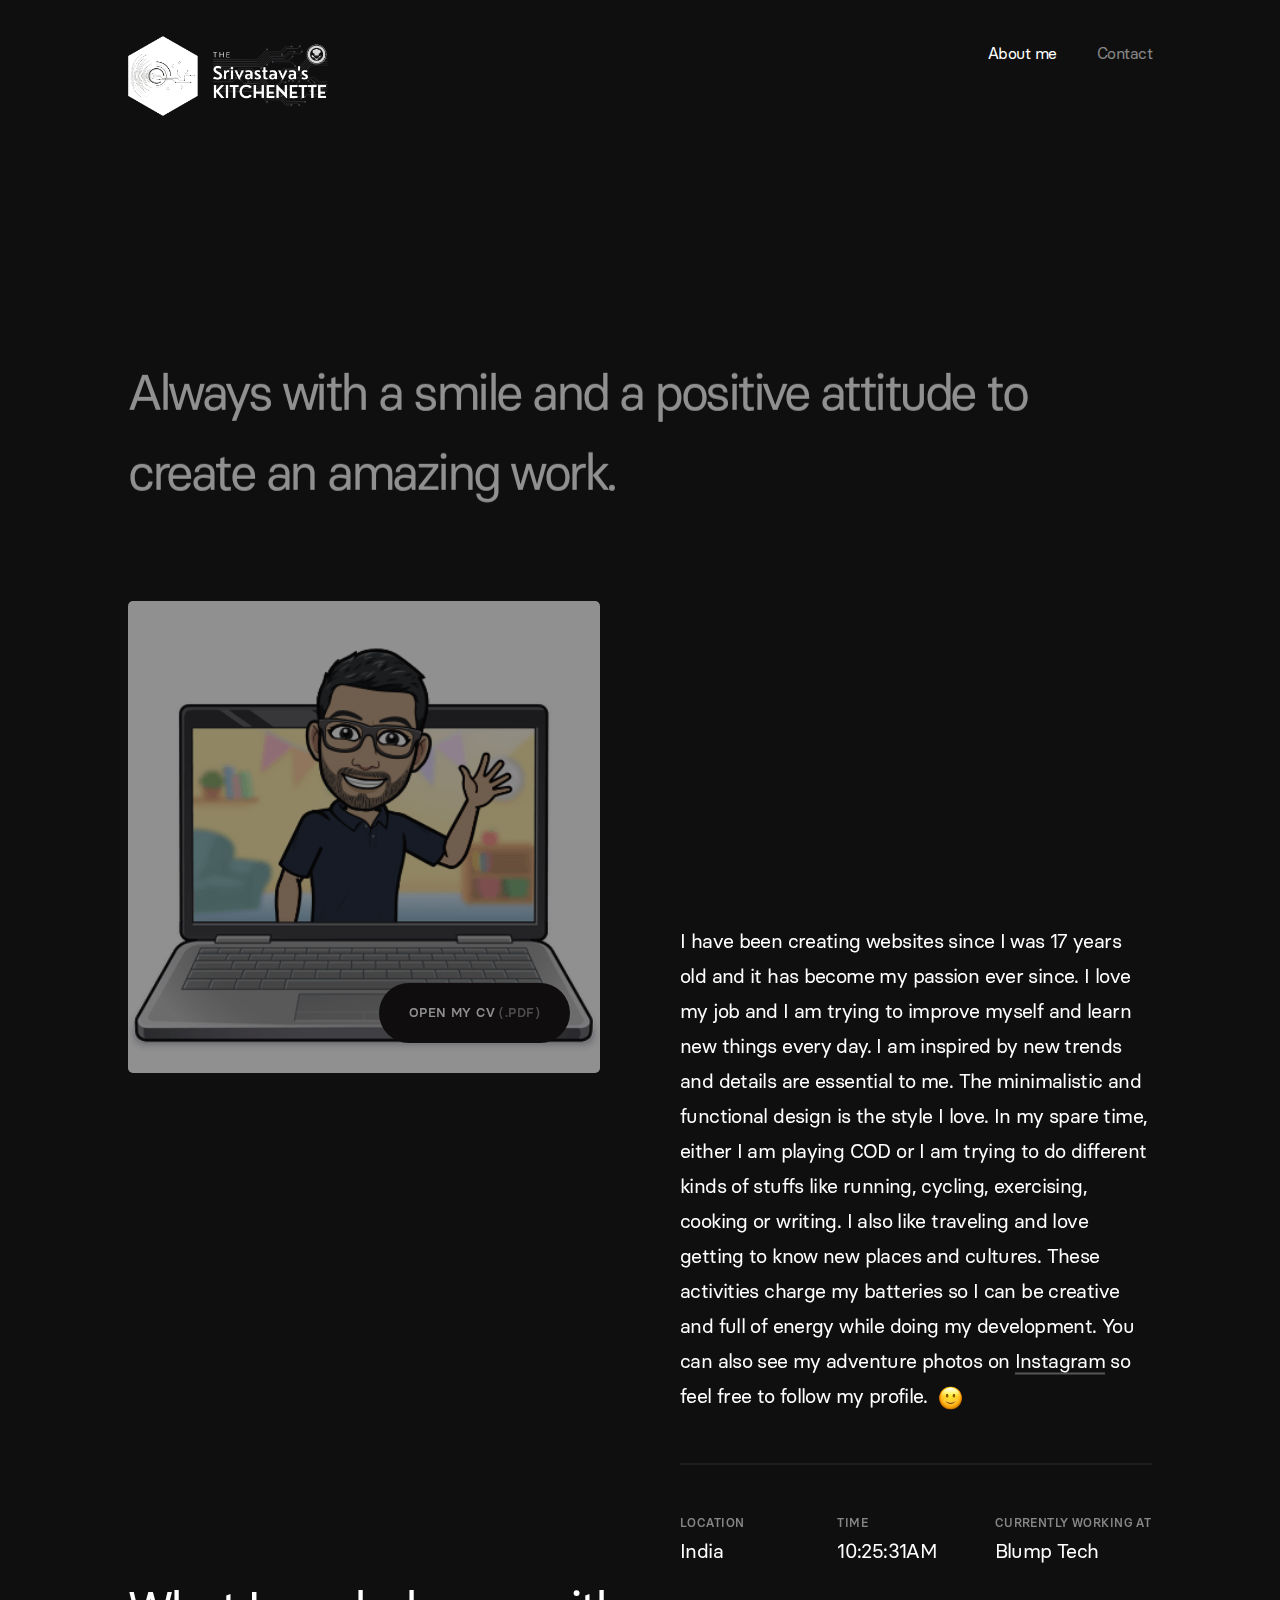
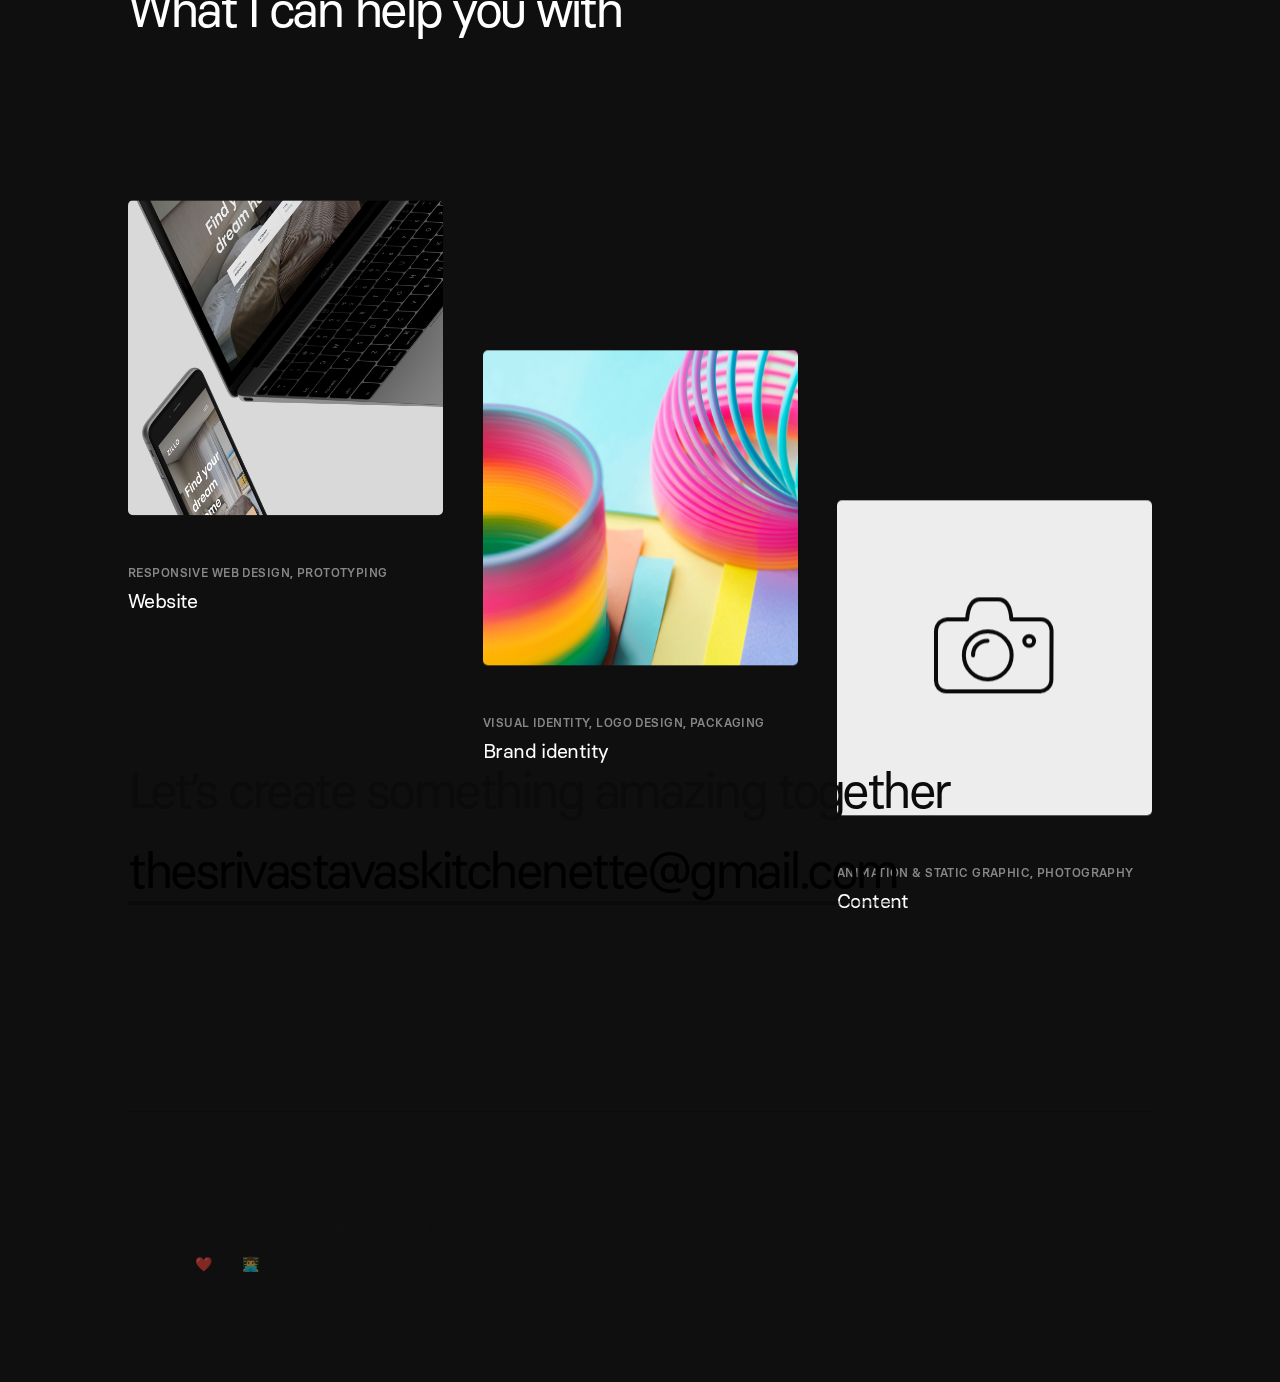
==== commit c7e2e61f: "minor fixes" ====
--- a/about-me.html
+++ b/about-me.html
@@ -9,6 +9,7 @@
         name="description" />
     <meta name="keywords" itemprop="keywords" content="technology, tech, srivastavas kitchenette, srivastava's kitchenette, srivastava's kitchen, contact, software, apps, webapp, web development company, website design company in delhi, web design, web development company india, seo & smo, branding, logo designing, software development, website hosting in india, responsive website designing, search engine optimization, internet marketing, website designing, web development, web design services India, app development company India, software development company in India,  front end development, personal website, codepen, dribble, thesrivastavaskitchenette, kitchenette, srivastava, anurag">
     <meta content="About || The Srivastava's Kitchenette" property="og:title" />
+    <meta property="og:error" content="Sorry, something went wrong." />
     <meta property="og:image" content="images/og_about.jpg" />
     <meta content="I have been creating websites since I was 17 years old and it has become my passion ever since. I love my job and I am trying to improve myself or learn new things every day. I am inspired by new trends and details are essential to me. The minimalistic and functional design is the style I love so ‘less is more’ is my creed. In my spare time, I am trying to do different kinds of sports like running, cycling, and exercising. I also like traveling and love getting to know new places and cultures. These activities charge my batteries so I can be creative and full of energy while doing my development. You can also see my adventure photos on Instagram so feel free to follow my profile."
         property="og:description" />
@@ -79,7 +80,7 @@
                 </div>
                 <a href="/" class="logo w-inline-block w-clearfix link_cursor">
                     <!-- <img src="images/bearded.png" width="25" height="25" alt="" class="emoji_img" /> -->
-                    <div class="logo_text"><img src="images/logo.png" /></div>
+                    <div class="logo_text"><img src="images/logo.png" title="the srivastava's kitchenette" alt="the srivastava's kitchenette" /></div>
                 </a>
                 <div class="navbar w-clearfix">
                     <a href="#contact" class="menu w-hidden-medium w-hidden-small w-hidden-tiny link_cursor">Contact</a><a href="about-me.html" class="menu w-hidden-medium w-hidden-small w-hidden-tiny w--current link_cursor">About
@@ -99,7 +100,7 @@
                     <div id="w-node-e23a53c6c5cf-3854be53" data-w-id="6d445af0-3374-f0ac-eaef-e23a53c6c5cf" style="opacity:0" class="container-photo">
                         <a href="anurag_cv.pdf" target="_blank" class="button w-button link_cursor"><span
                                 class="btn">Open my CV
-                            </span><span class="btn pdf">(.Pdf)</span></a><img src="images/anurag.png" alt="Anurag Srivastava" class="image" />
+                            </span><span class="btn pdf">(.Pdf)</span></a><img src="images/anurag.png" title="Anurag Srivastava" alt="Anurag Srivastava" class="image" />
                     </div>
                     <div id="w-node-bd7cbb9e6c8f-3854be53" data-w-id="a284df2d-717c-3a3f-3a7a-bd7cbb9e6c8f" style="display:none" class="container-text">
                         <div class="text">
@@ -135,7 +136,7 @@
                     What I can help you with
                 </div>
                 <div id="w-node-af08b0168778-3854be53" class="_4-col w-clearfix">
-                    <img src="images/webdesign.jpg" alt="Web Development" class="image-3" />
+                    <img src="images/webdesign.jpg" title="Web Design and Development" alt="Web Design and Development" class="image-3" />
                     <div class="infotmation_col service">
                         <div class="title about">
                             Responsive web design, Prototyping<br />
@@ -144,7 +145,7 @@
                     </div>
                 </div>
                 <div id="w-node-489c6a7b8050-3854be53" data-w-id="f19868d0-1c64-ad6d-1e53-489c6a7b8050" class="_4-col w-clearfix">
-                    <img src="images/brand.jpg" alt="Branding" class="image-5" />
+                    <img src="images/brand.jpg" title="Branding" alt="Branding" class="image-5" />
                     <div class="infotmation_col service">
                         <div class="title about">
                             Visual identity, Logo design, Packaging<br />
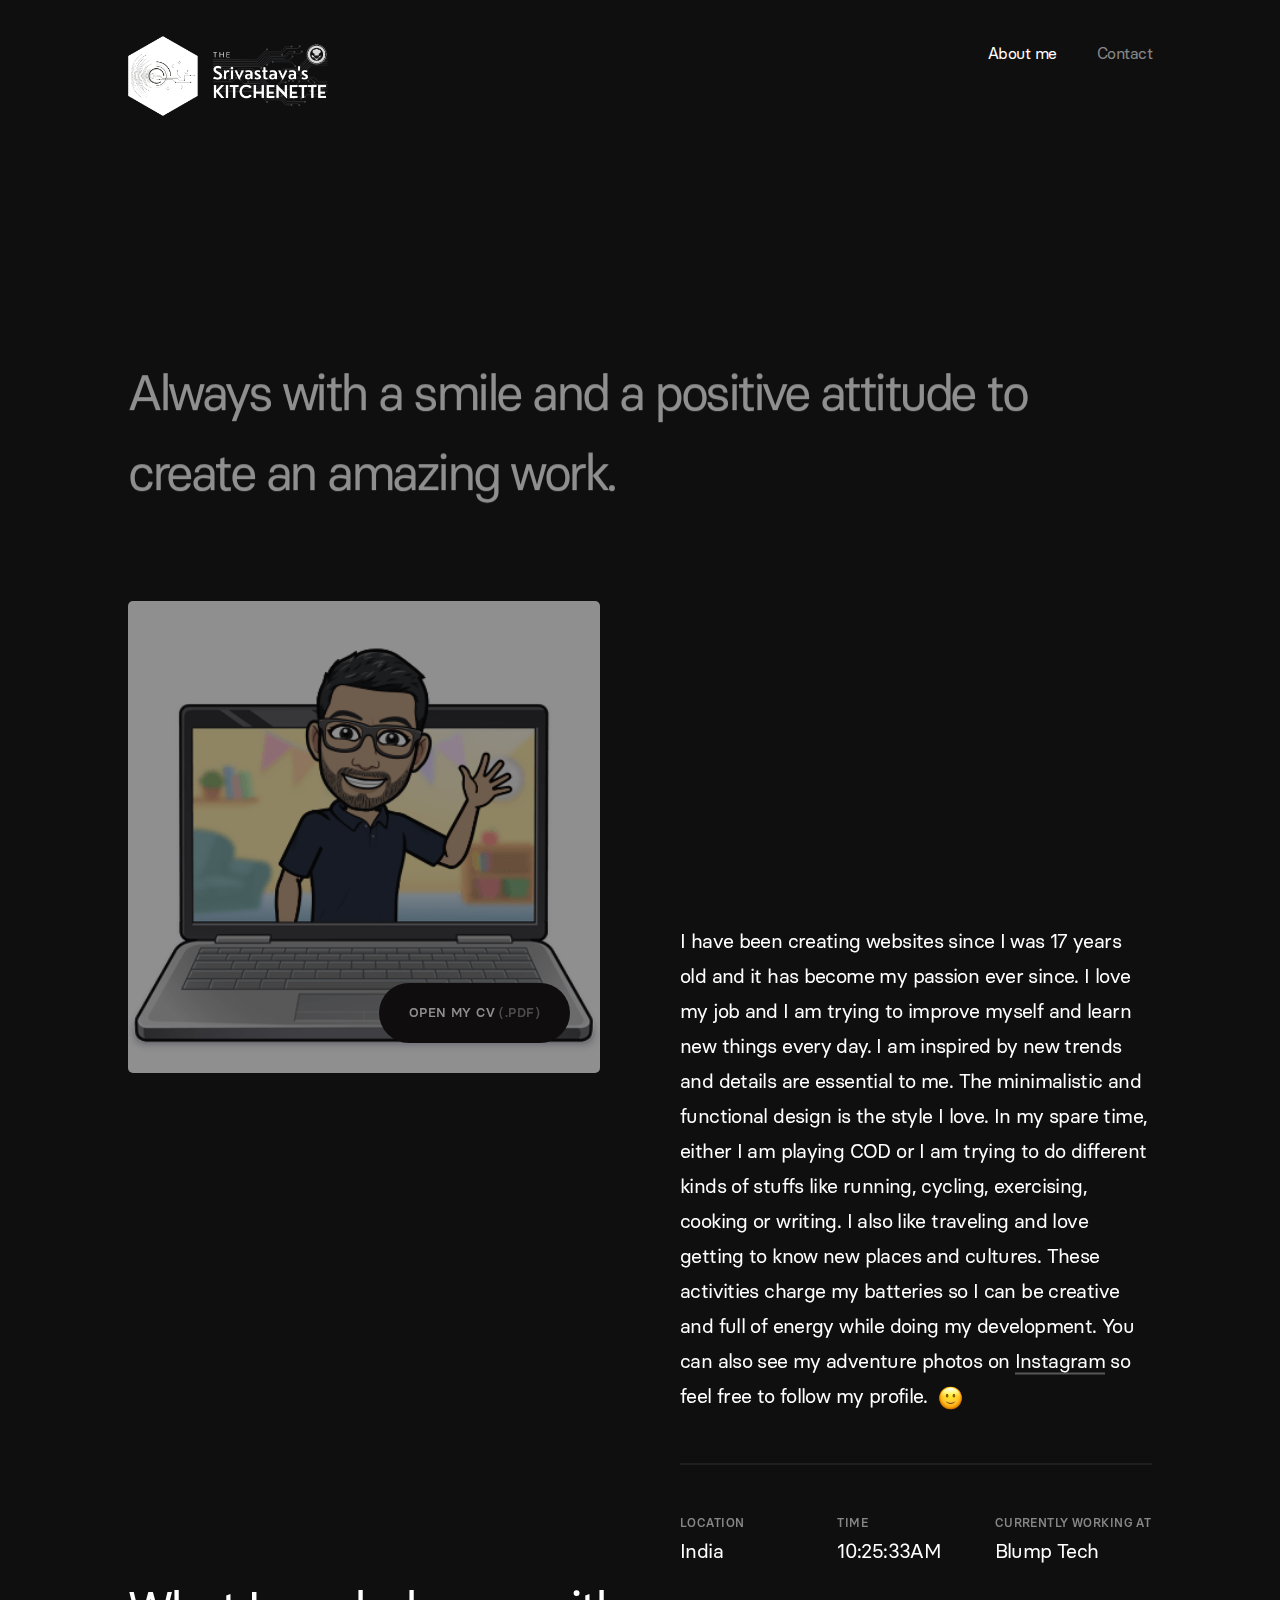
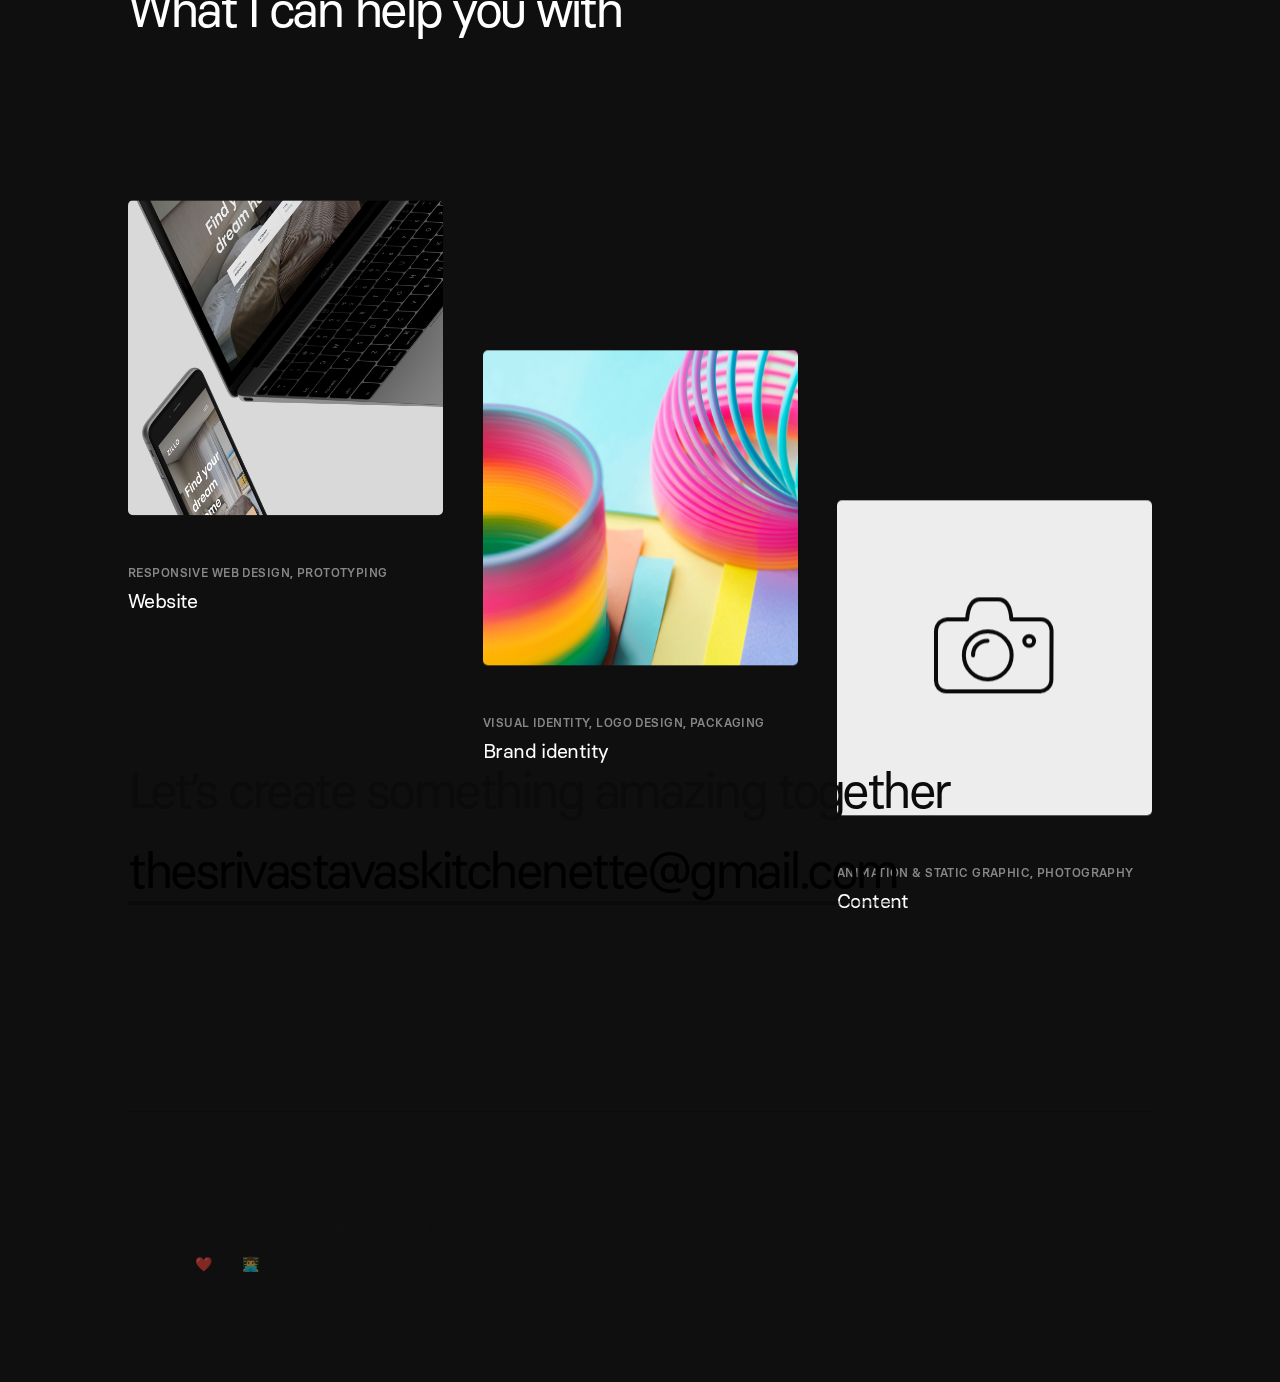
==== commit cfa96c1f: "meta fix" ====
--- a/about-me.html
+++ b/about-me.html
@@ -5,14 +5,12 @@
     <meta charset="utf-8" />
     <title>About || The Srivastava's Kitchenette</title>
     <meta name="title" content="About || The Srivastava's Kitchenette">
-    <meta content="I have been creating websites since I was 17 years old and it has become my passion ever since. I love my job and I am trying to improve myself or learn new things every day. I am inspired by new trends and details are essential to me. The minimalistic and functional design is the style I love so ‘less is more’ is my creed. In my spare time, I am trying to do different kinds of sports like running, cycling, and exercising. I also like traveling and love getting to know new places and cultures. These activities charge my batteries so I can be creative and full of energy while doing my development. You can also see my adventure photos on Instagram so feel free to follow my profile."
-        name="description" />
+    <meta content="I love my job and I am trying to improve myself or learn new things every day. I am inspired by new trends and details are essential to me." name="description" />
     <meta name="keywords" itemprop="keywords" content="technology, tech, srivastavas kitchenette, srivastava's kitchenette, srivastava's kitchen, contact, software, apps, webapp, web development company, website design company in delhi, web design, web development company india, seo & smo, branding, logo designing, software development, website hosting in india, responsive website designing, search engine optimization, internet marketing, website designing, web development, web design services India, app development company India, software development company in India,  front end development, personal website, codepen, dribble, thesrivastavaskitchenette, kitchenette, srivastava, anurag">
     <meta content="About || The Srivastava's Kitchenette" property="og:title" />
     <meta property="og:error" content="Sorry, something went wrong." />
     <meta property="og:image" content="images/og_about.jpg" />
-    <meta content="I have been creating websites since I was 17 years old and it has become my passion ever since. I love my job and I am trying to improve myself or learn new things every day. I am inspired by new trends and details are essential to me. The minimalistic and functional design is the style I love so ‘less is more’ is my creed. In my spare time, I am trying to do different kinds of sports like running, cycling, and exercising. I also like traveling and love getting to know new places and cultures. These activities charge my batteries so I can be creative and full of energy while doing my development. You can also see my adventure photos on Instagram so feel free to follow my profile."
-        property="og:description" />
+    <meta content="I love my job and I am trying to improve myself or learn new things every day. I am inspired by new trends and details are essential to me." property="og:description" />
     <meta content="summary" name="twitter:card" />
     <meta content="width=device-width, initial-scale=1" name="viewport" />
     <meta http-equiv=X-UA-Compatible content="IE=edge">
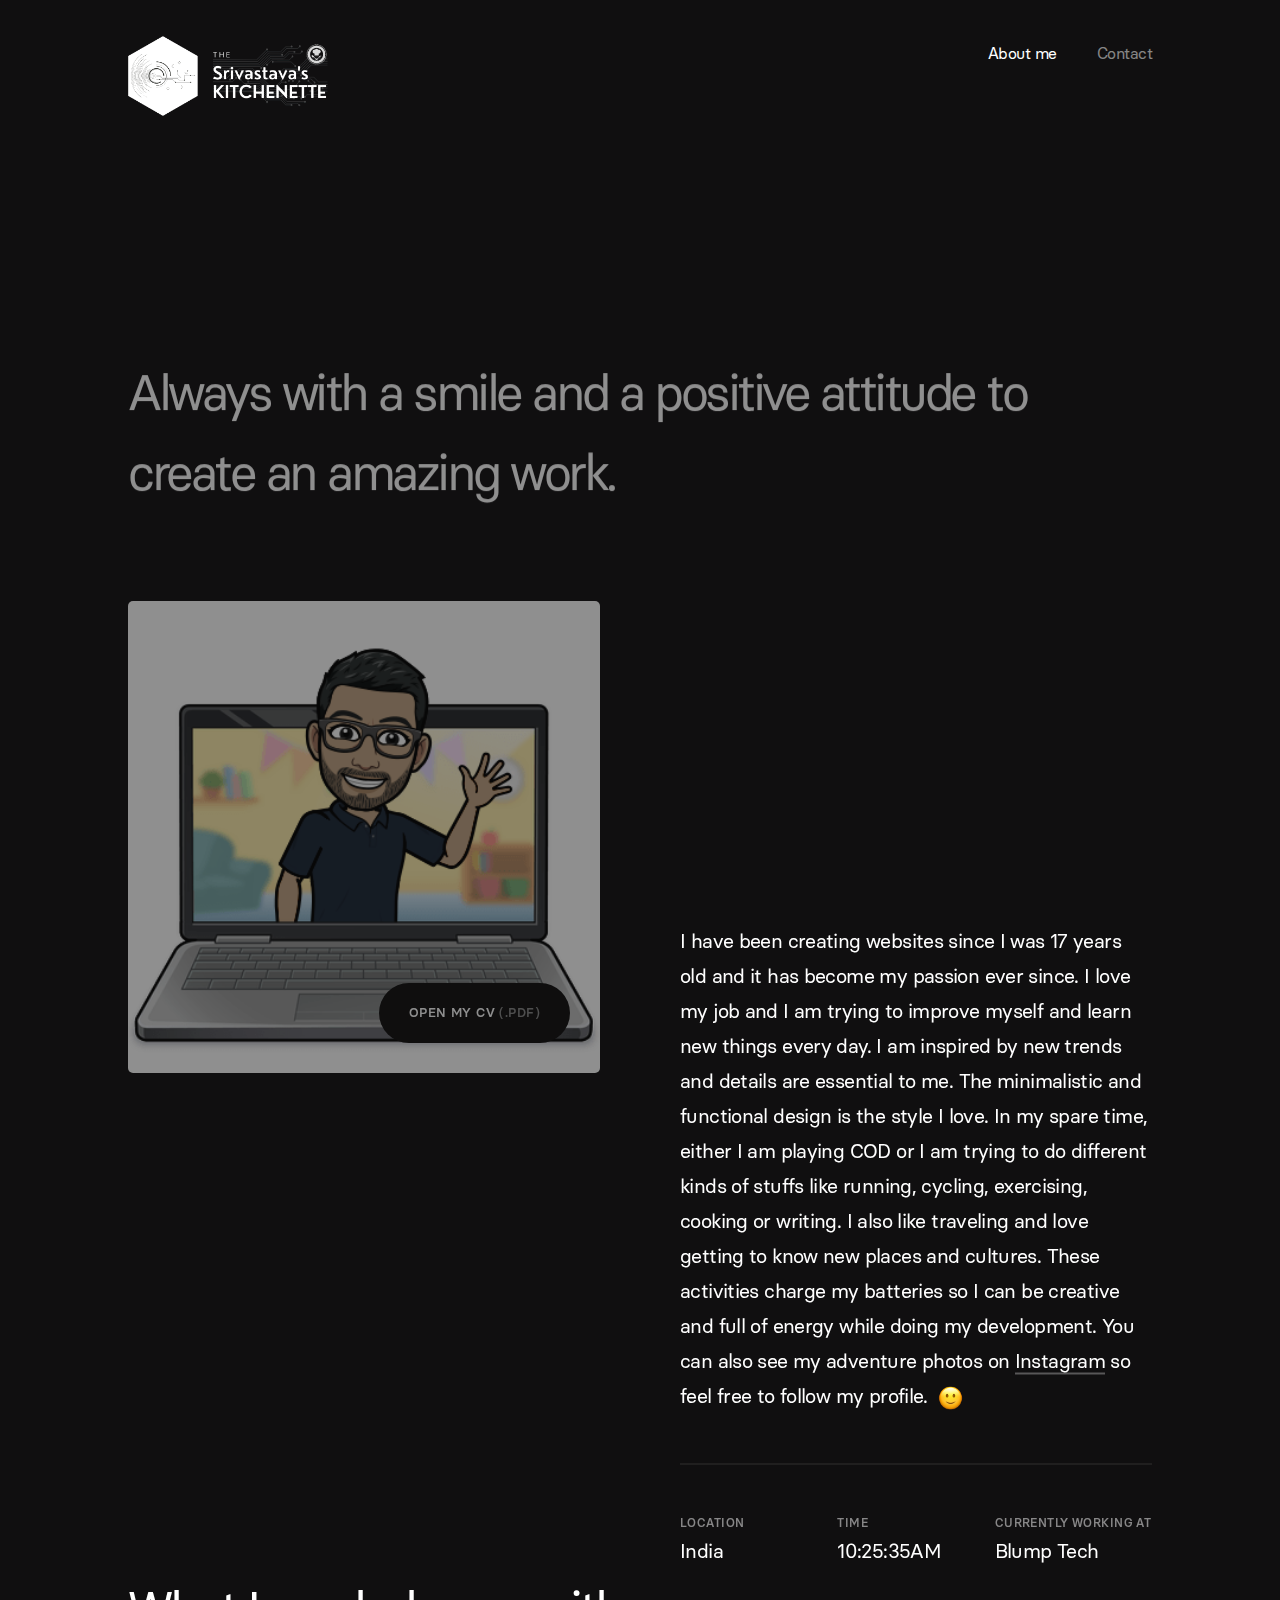
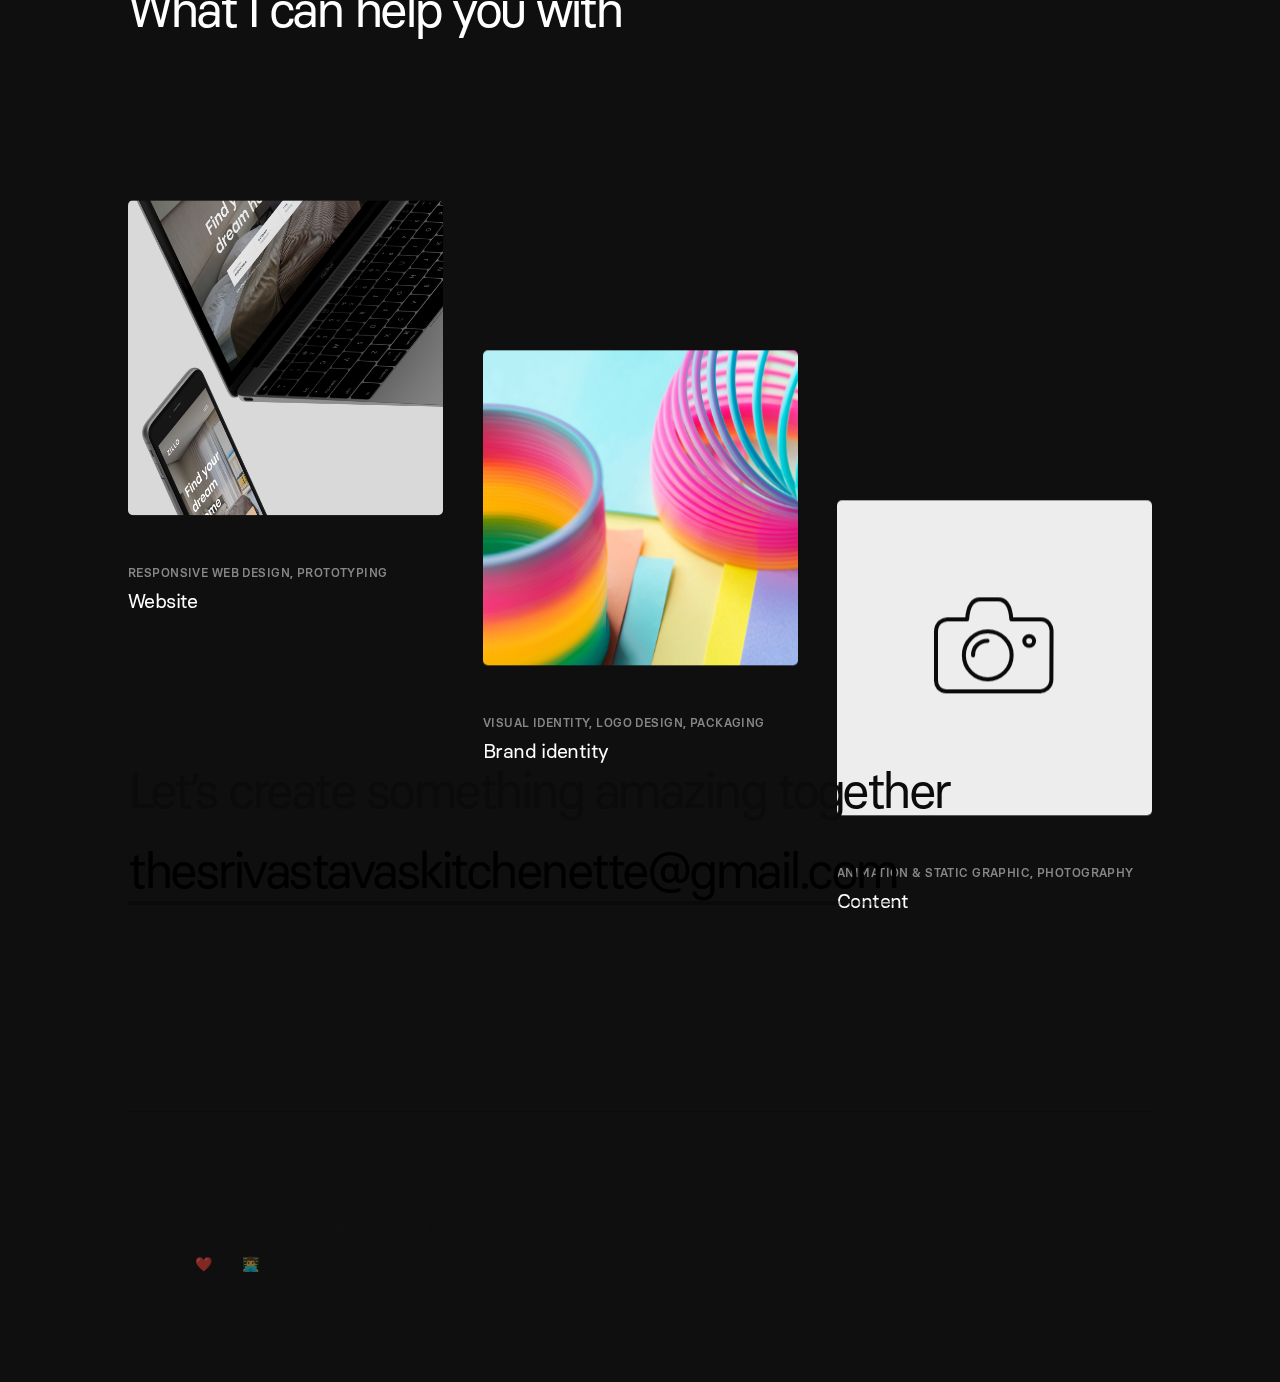
==== commit 30c46021: "added language" ====
--- a/about-me.html
+++ b/about-me.html
@@ -53,6 +53,19 @@
         })(window, document, 'script', 'dataLayer', 'GTM-M6DDRHZ');
     </script>
     <!-- End Google Tag Manager -->
+
+    <link rel="alternate" hreflang="en" href="https://thesrivastavaskitchenette.me">
+    <link rel="alternate" hreflang="fr" href="https://fr.thesrivastavaskitchenette.me">
+    <link rel="alternate" hreflang="de" href="https://de.thesrivastavaskitchenette.me">
+    <link rel="alternate" hreflang="hi" href="https://hi.thesrivastavaskitchenette.me">
+    <link rel="alternate" hreflang="zh" href="https://zh.thesrivastavaskitchenette.me">
+    <link rel="alternate" hreflang="es" href="https://es.thesrivastavaskitchenette.me">
+    <script type="text/javascript" src="https://cdn.weglot.com/weglot.min.js"></script>
+    <script>
+        Weglot.initialize({
+            api_key: 'wg_81c1549ae232e6c982f3e781ba829f772'
+        });
+    </script>
 </head>
 
 <body data-w-id="5b77de6a99b0115073a3e8b8" class="body">
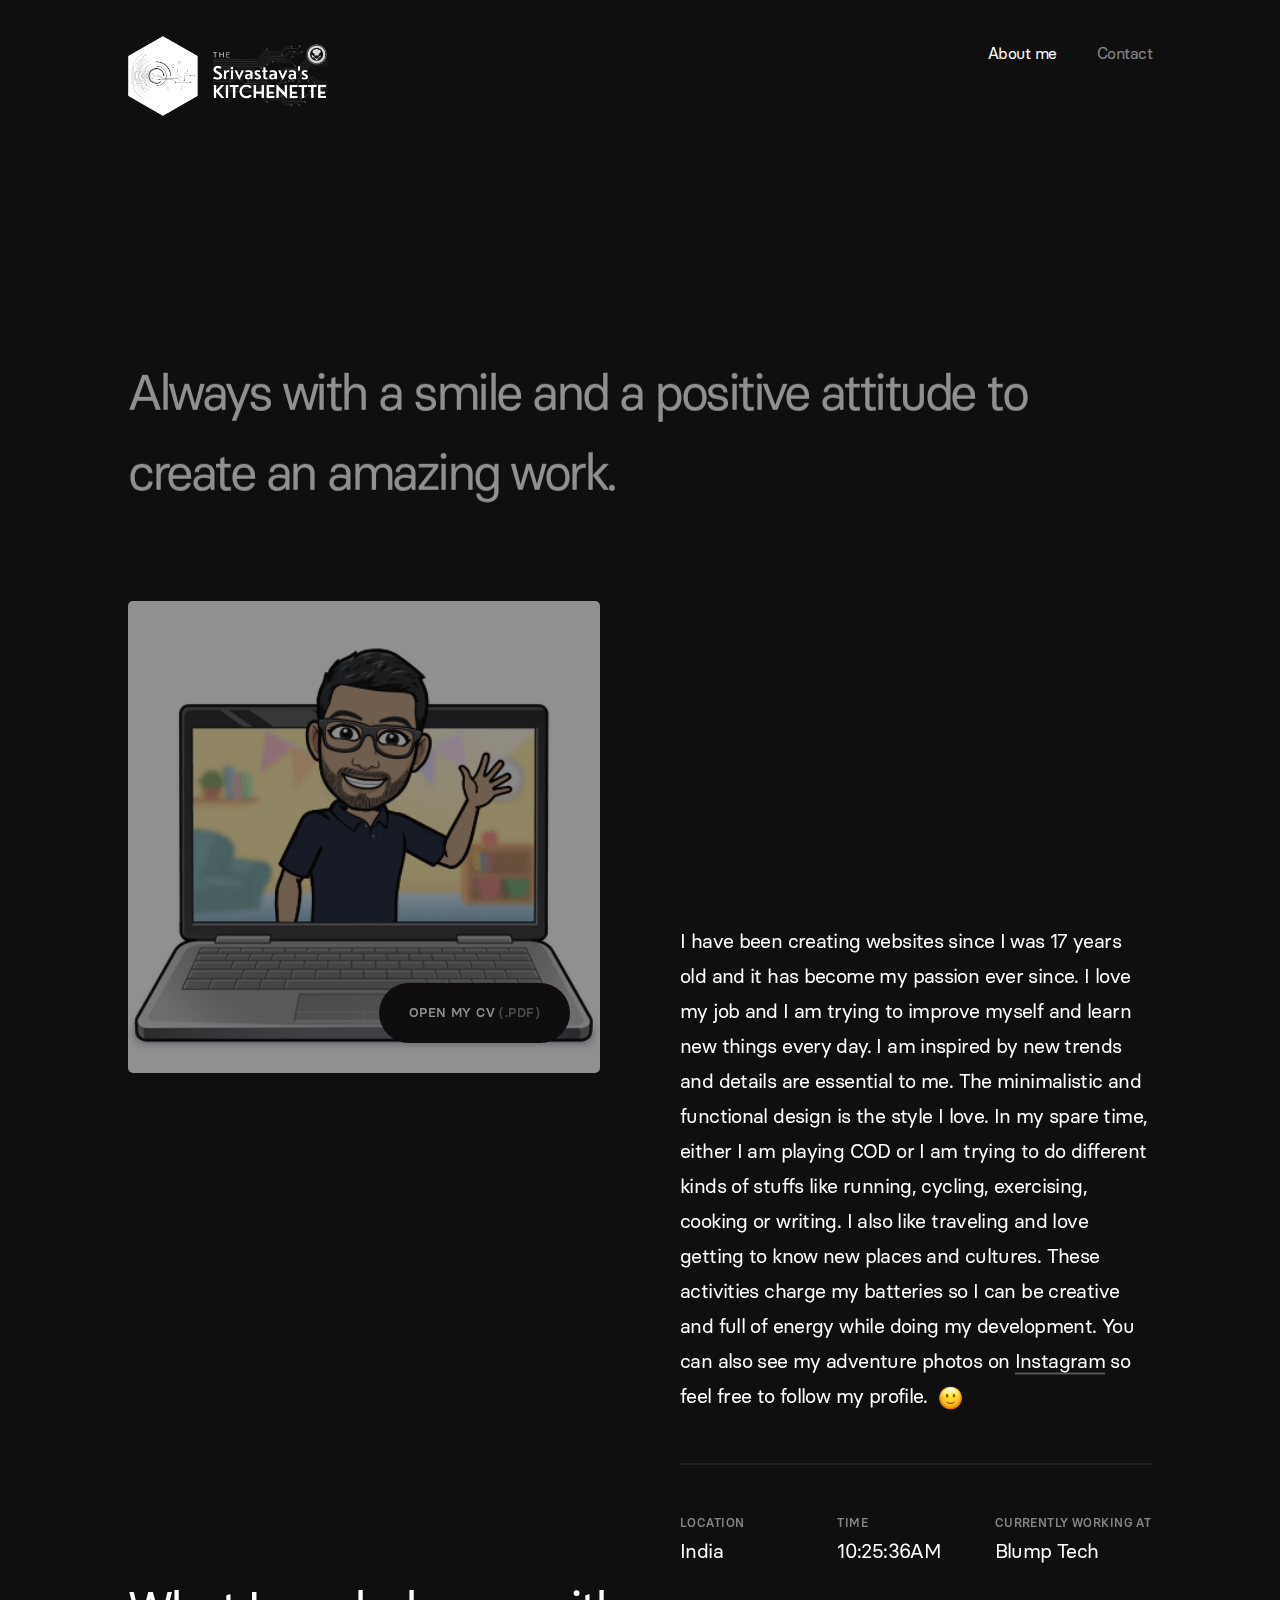
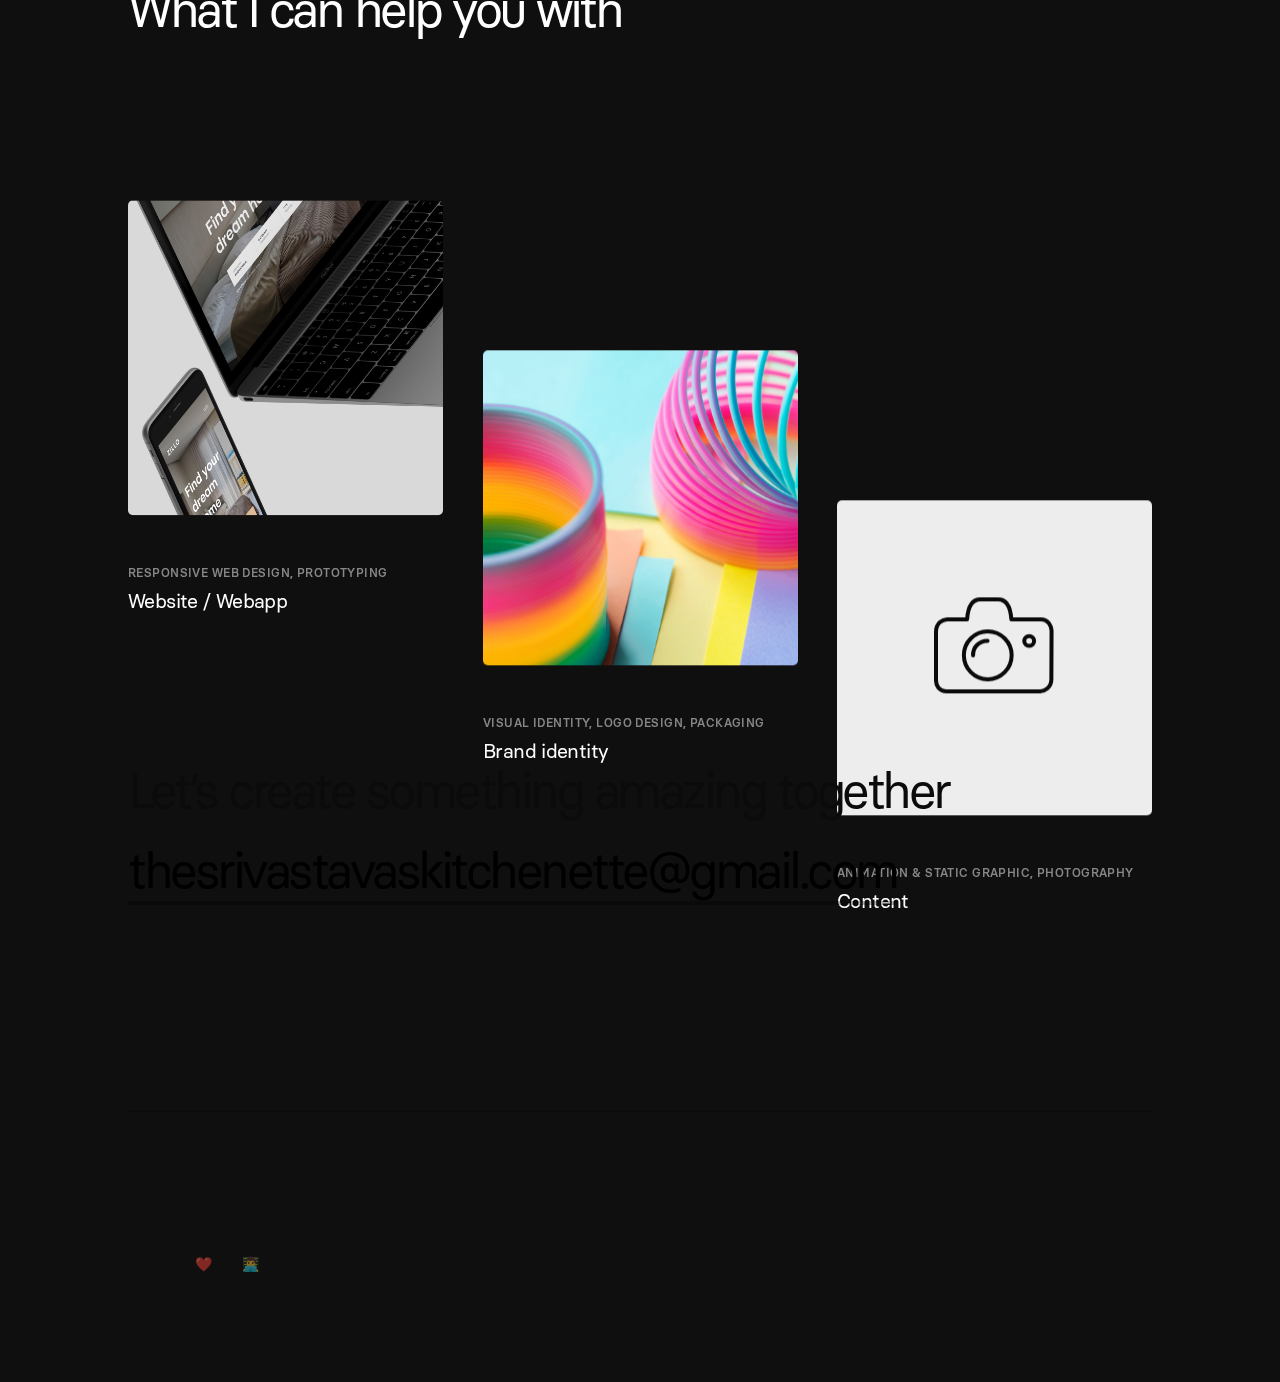
==== commit 6874ebed: "added new image" ====
--- a/about-me.html
+++ b/about-me.html
@@ -152,7 +152,7 @@
                         <div class="title about">
                             Responsive web design, Prototyping<br />
                         </div>
-                        <div class="h2">Website</div>
+                        <div class="h2">Website / Webapp</div>
                     </div>
                 </div>
                 <div id="w-node-489c6a7b8050-3854be53" data-w-id="f19868d0-1c64-ad6d-1e53-489c6a7b8050" class="_4-col w-clearfix">
